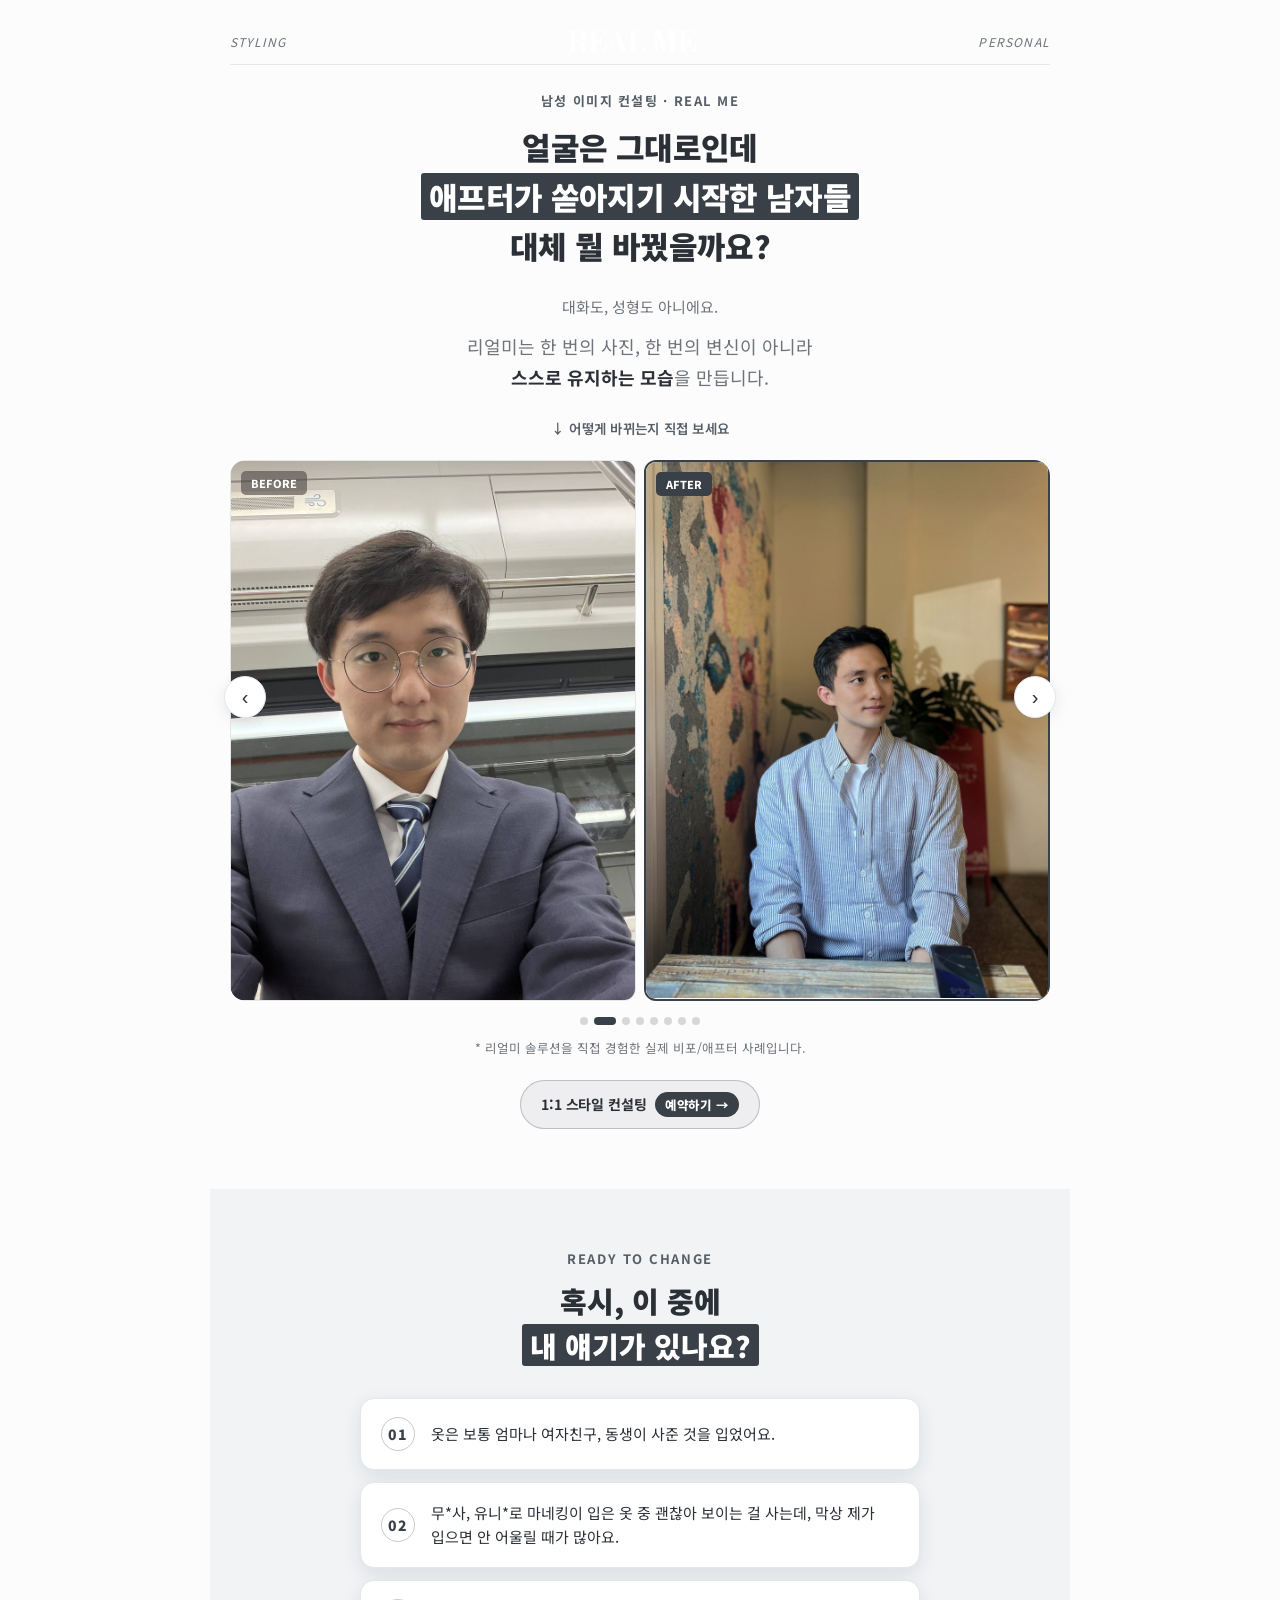
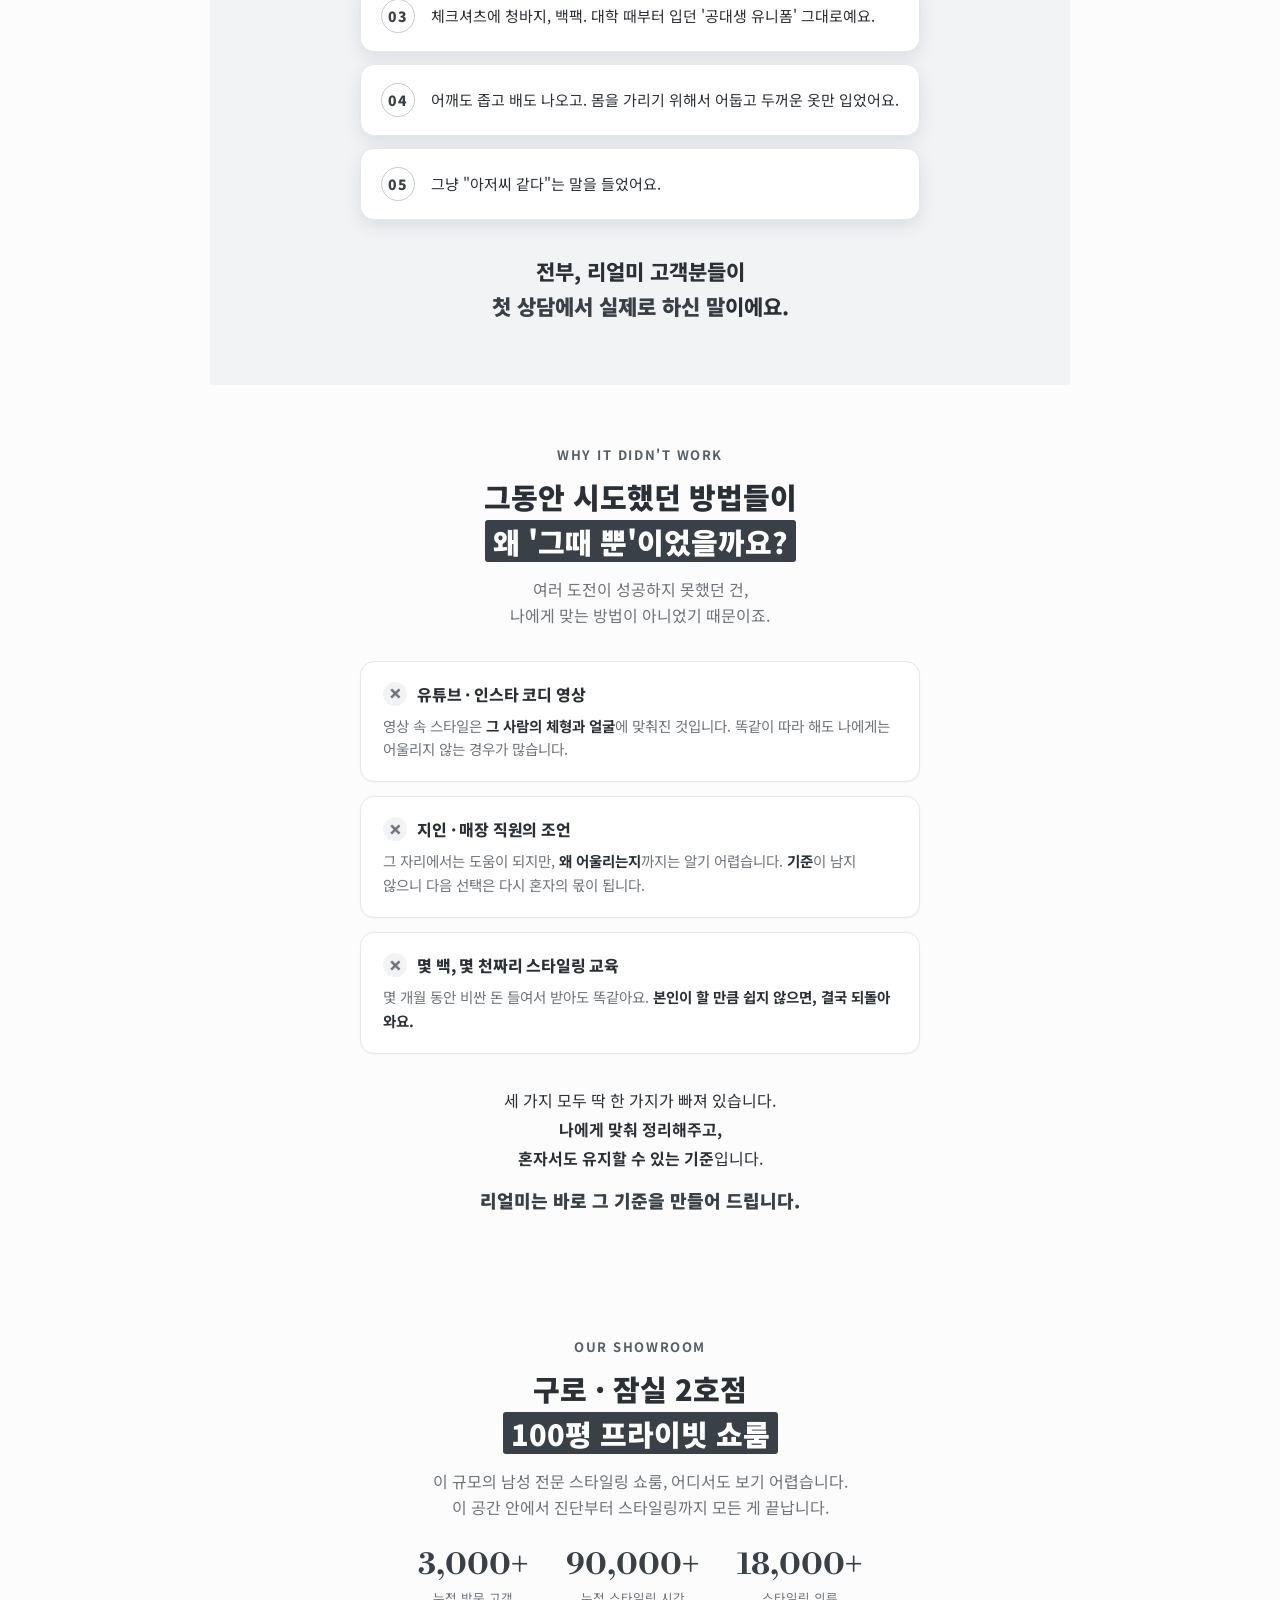
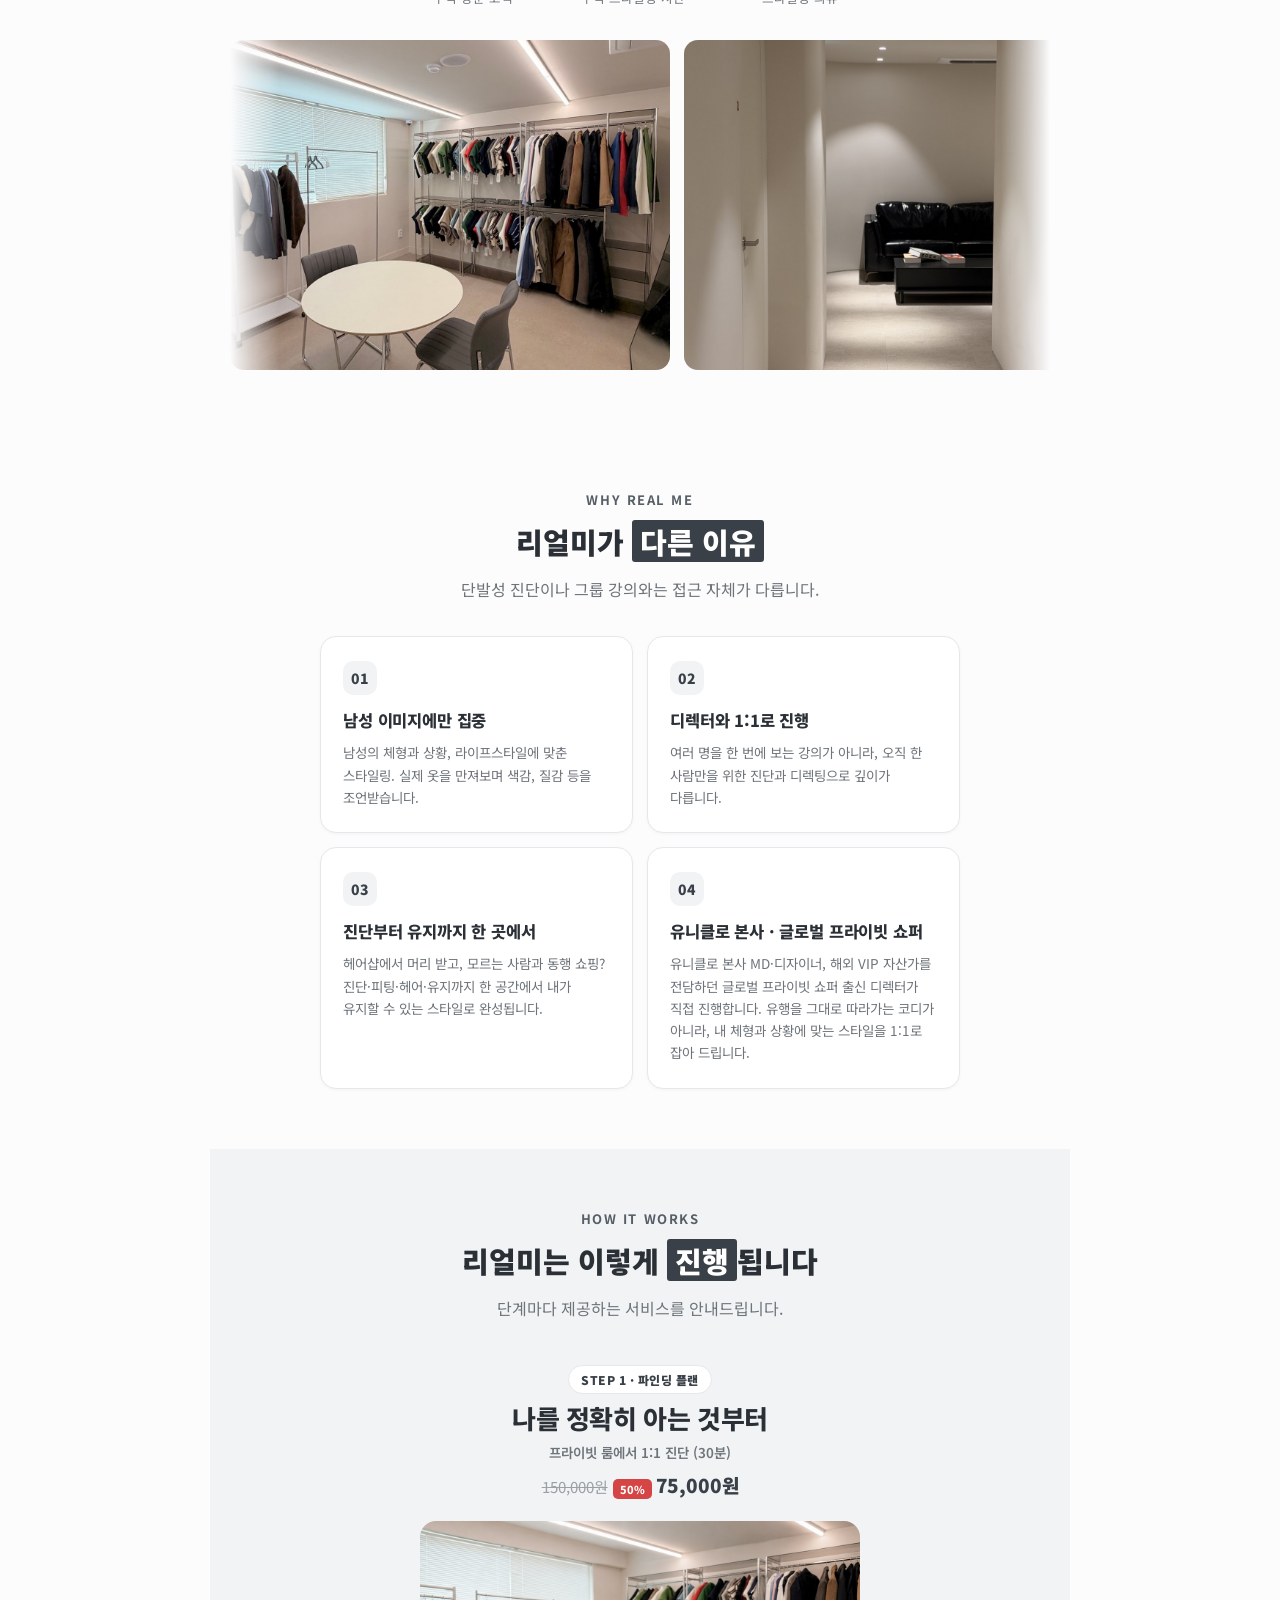
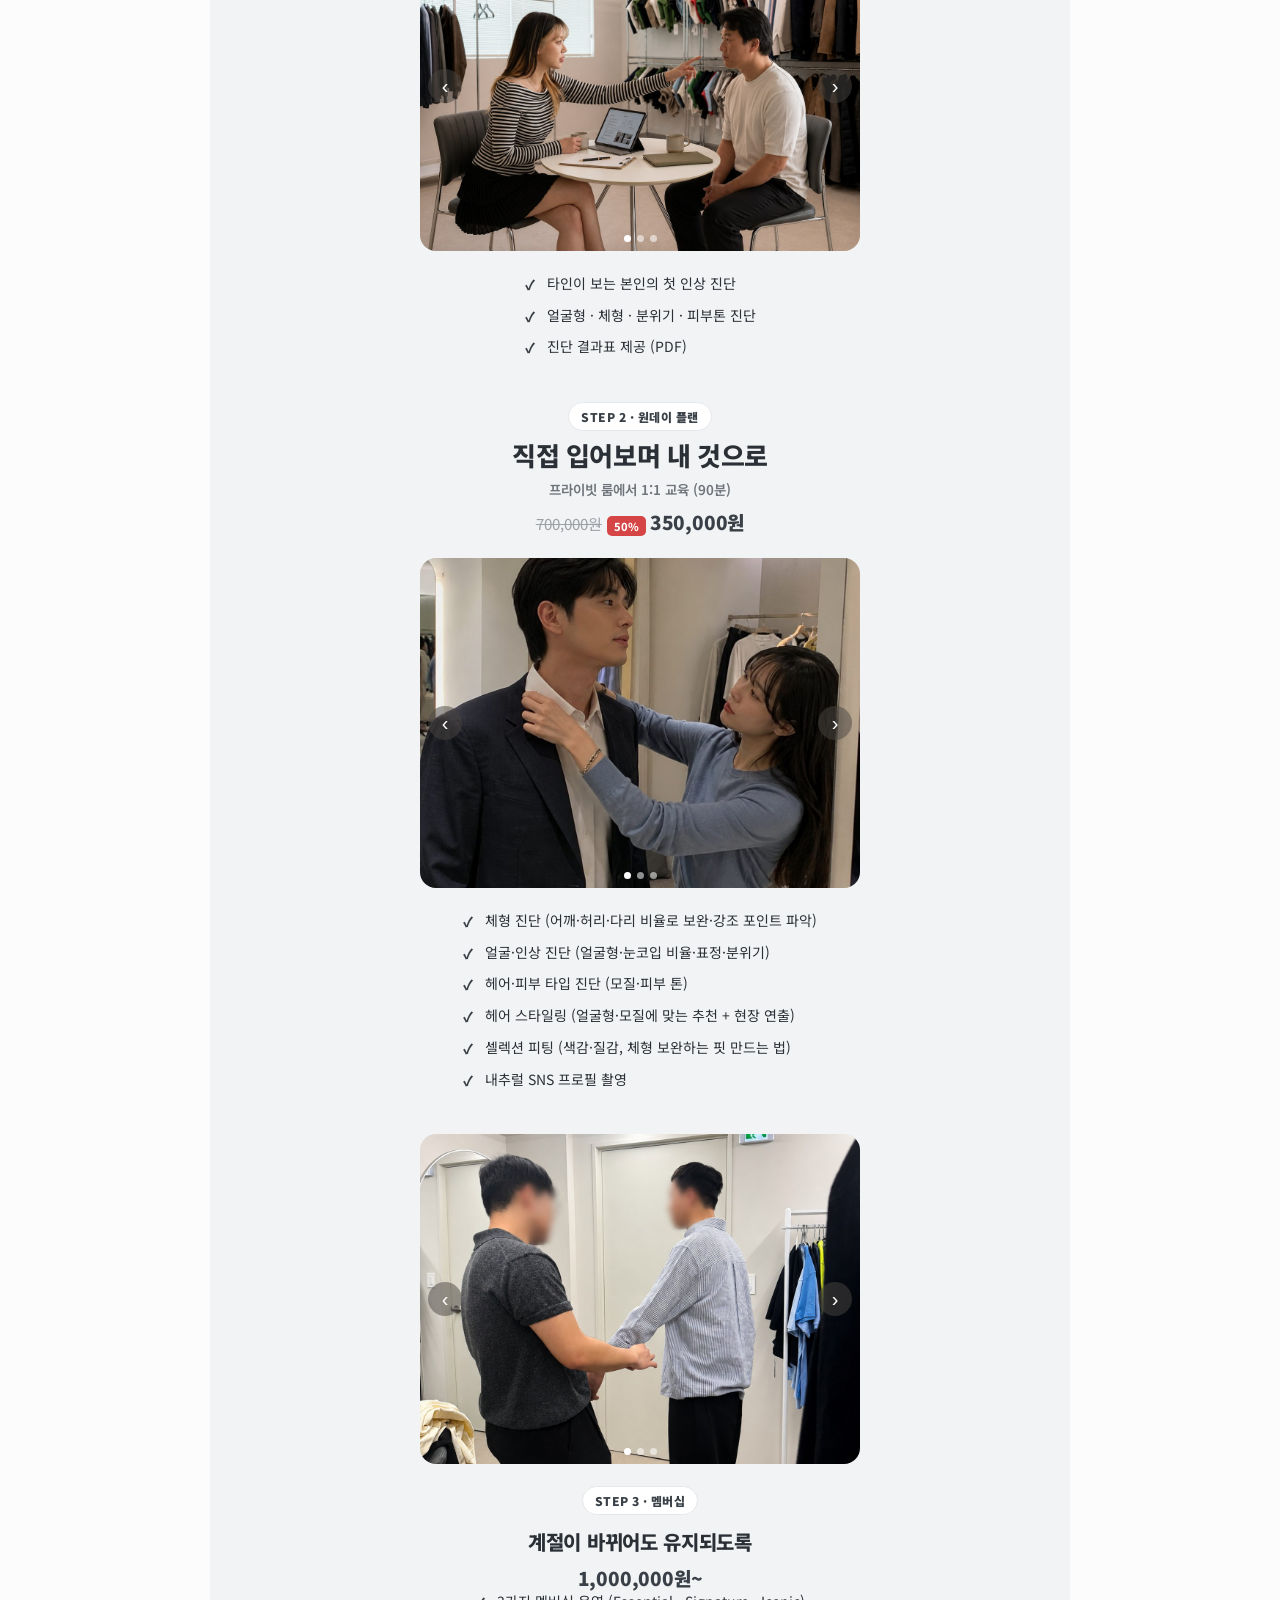
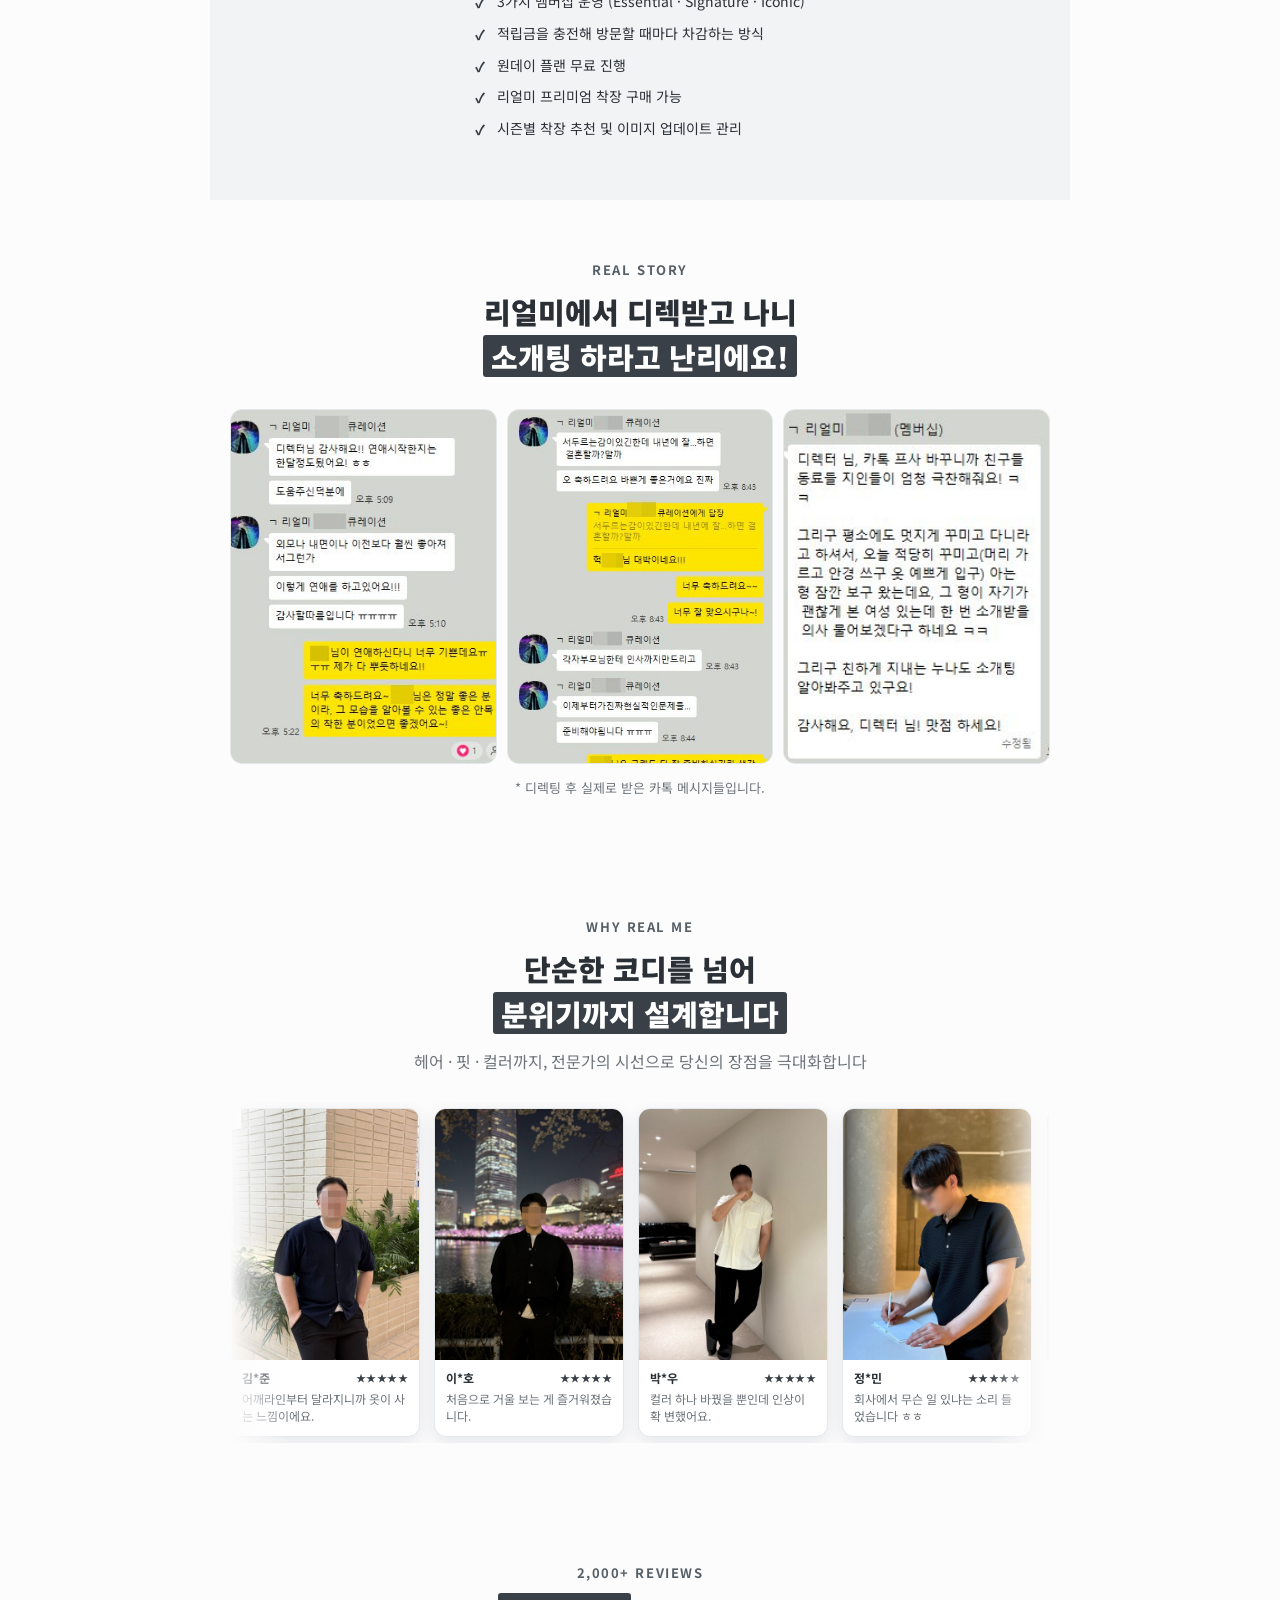
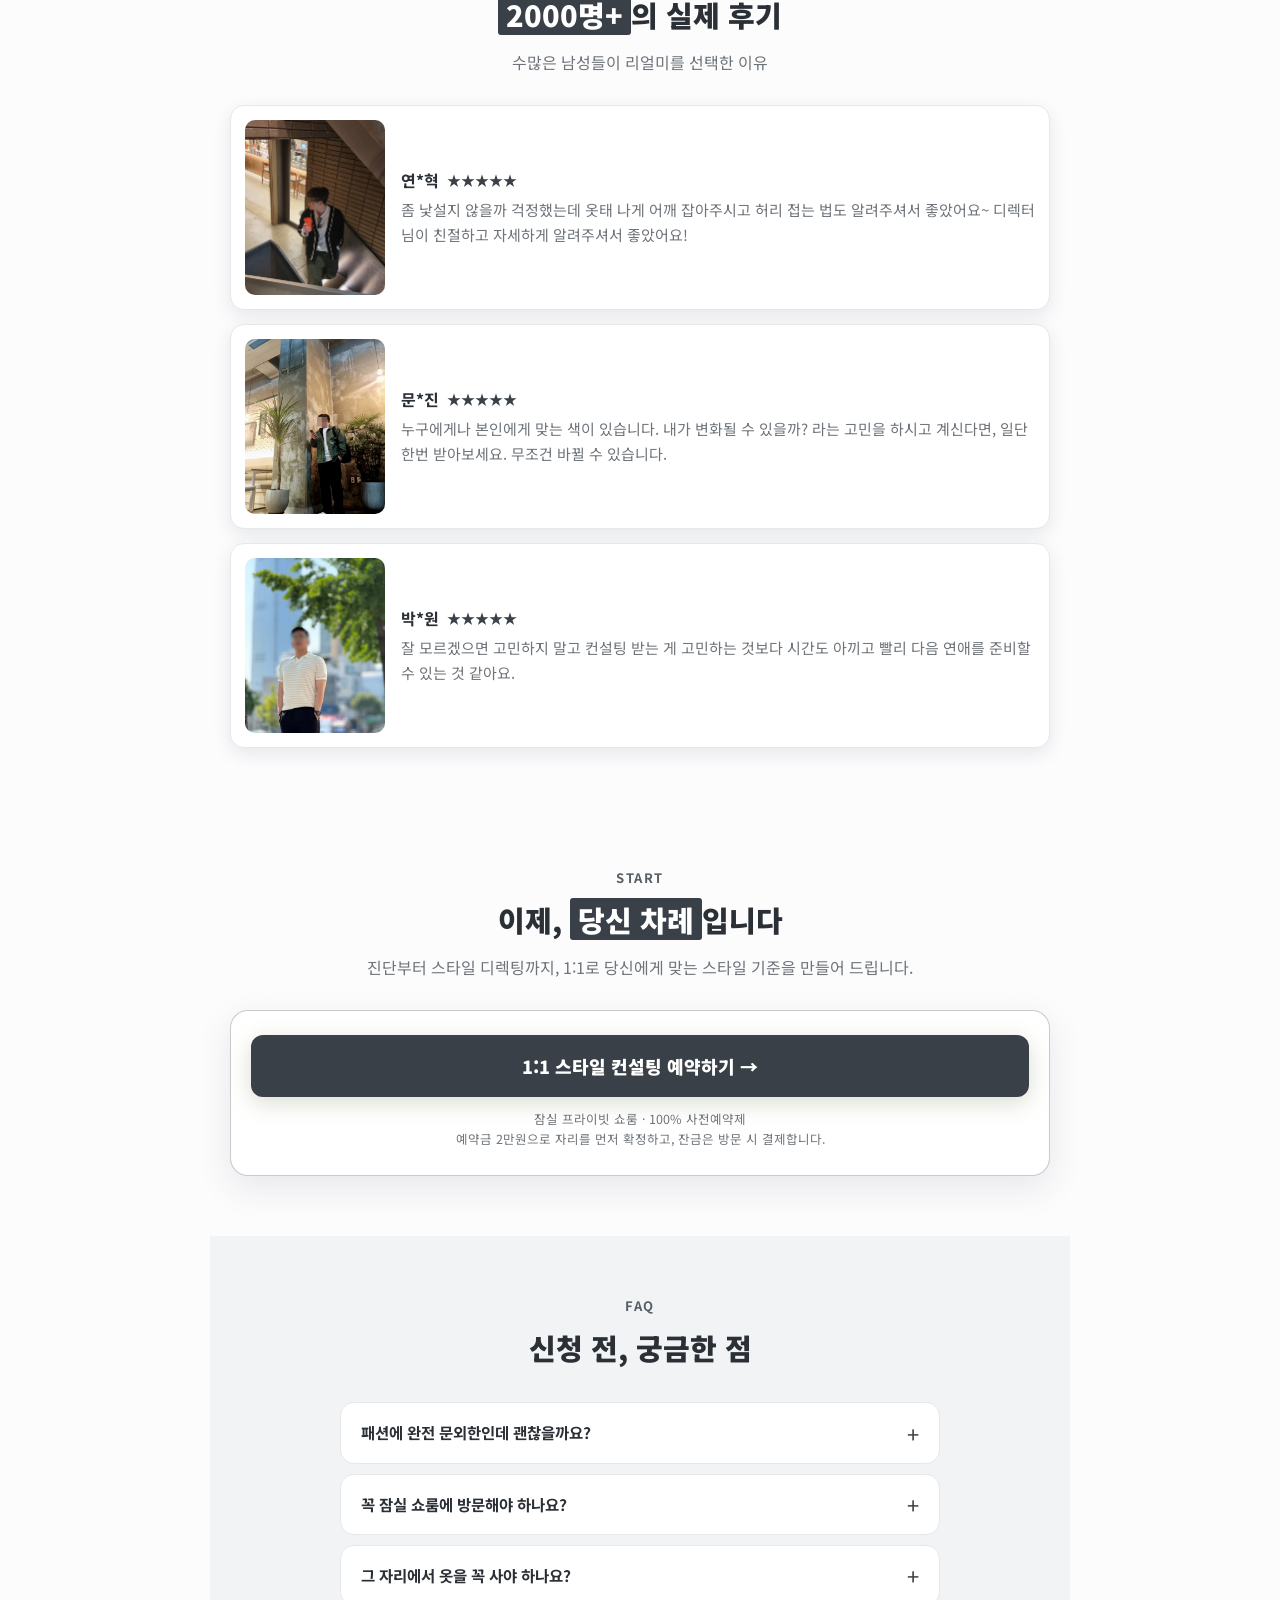
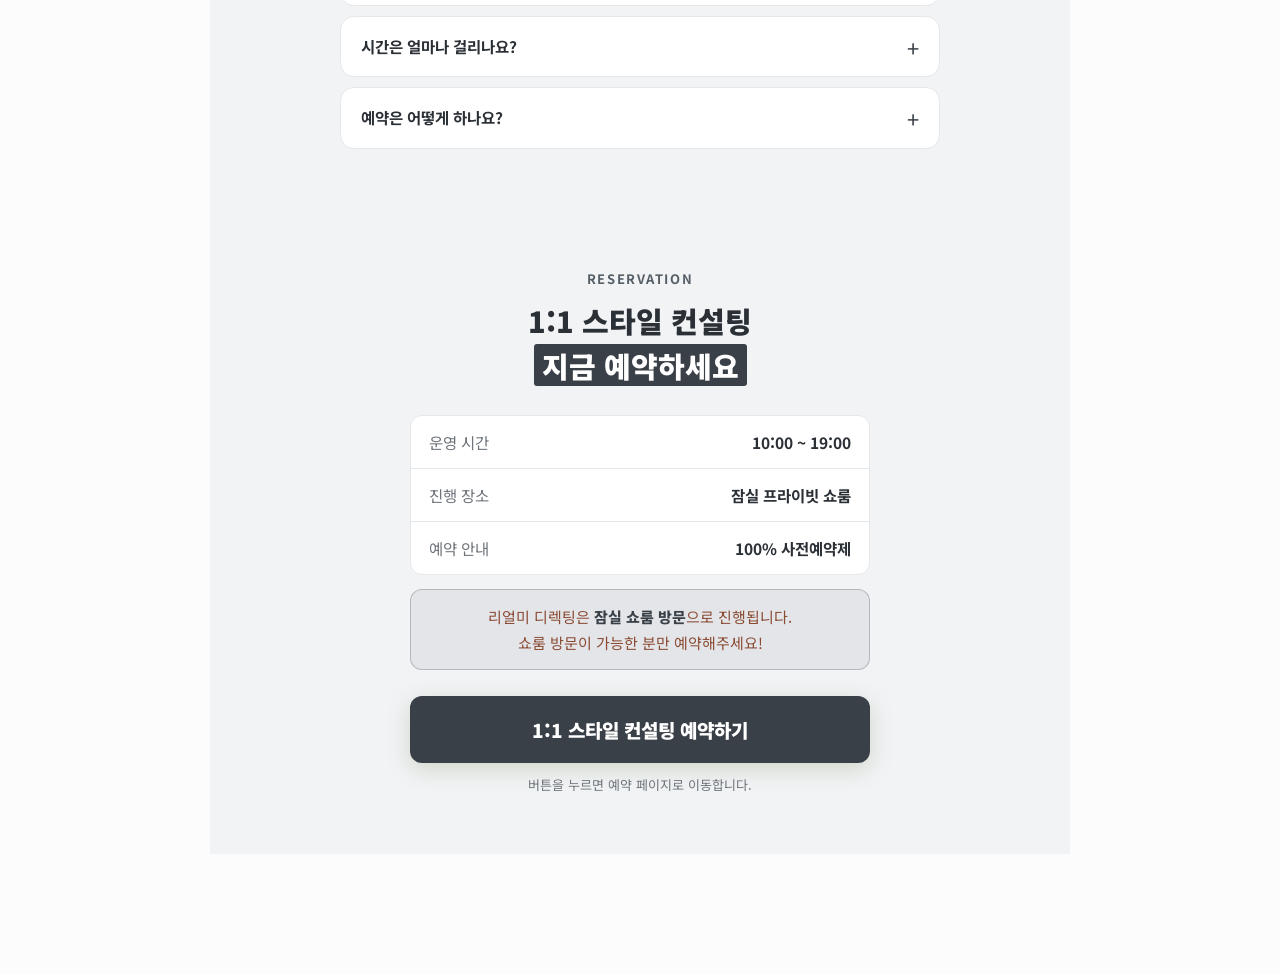
==== index.html @ 93ec5b4d "Add files via upload" ====
<!DOCTYPE html>
<html lang="ko">
<head>
<meta charset="UTF-8" />
<meta name="viewport" content="width=device-width, initial-scale=1.0, viewport-fit=cover" />
<title>리얼미 · 나에게 맞는 남성 스타일 컨설팅</title>
<meta name="description" content="남성 이미지 컨설팅 리얼미. 얼굴형·체형·피부톤 1:1 진단부터 스타일 디렉팅까지, 나에게 맞는 스타일 기준을 만들어 드립니다. 잠실 프라이빗 쇼룸." />

<meta property="og:type" content="website" />
<meta property="og:title" content="리얼미 · 나에게 맞는 남성 스타일 컨설팅" />
<meta property="og:description" content="얼굴형·체형·피부톤 1:1 진단부터 스타일 디렉팅까지. 나에게 맞는 스타일 기준을 만들어 드립니다." />
<meta property="og:url" content="https://impact-me.real-me.co.kr" />

<!-- 트래킹 ID (GTM 미사용, 단일 캠페인 랜딩) -->
<script>
  window.REALME_CONFIG = {
    GA4_ID:        "G-TYWS49LKCM",
    META_PIXEL_ID: "468864818533646"
  };
</script>
<!-- Google Analytics 4 -->
<script>
(function(){var id=window.REALME_CONFIG.GA4_ID;if(!id||id.indexOf('X')>-1)return;
var s=document.createElement('script');s.async=true;
s.src='https://www.googletagmanager.com/gtag/js?id='+id;document.head.appendChild(s);
window.dataLayer=window.dataLayer||[];function gtag(){dataLayer.push(arguments);}
window.gtag=gtag;gtag('js',new Date());gtag('config',id);})();
</script>
<!-- Meta Pixel -->
<script>
(function(){var id=window.REALME_CONFIG.META_PIXEL_ID;if(!id||id.indexOf('0000000000000000')===0)return;
!function(f,b,e,v,n,t,s){if(f.fbq)return;n=f.fbq=function(){n.callMethod?
n.callMethod.apply(n,arguments):n.queue.push(arguments)};if(!f._fbq)f._fbq=n;
n.push=n;n.loaded=!0;n.version='2.0';n.queue=[];t=b.createElement(e);t.async=!0;
t.src=v;s=b.getElementsByTagName(e)[0];s.parentNode.insertBefore(t,s)}(window,document,'script',
'https://connect.facebook.net/en_US/fbevents.js');fbq('init',id);fbq('track','PageView');})();
</script>

<link rel="preconnect" href="https://fonts.googleapis.com" />
<link rel="preconnect" href="https://fonts.gstatic.com" crossorigin />
<link href="https://fonts.googleapis.com/css2?family=Libre+Bodoni:wght@500;700&family=Noto+Sans+KR:wght@400;500;700;900&display=swap" rel="stylesheet" />
<link rel="stylesheet" href="style-findme.css?v=20260723a" />
<style>
/* 2026-07-24 인라인 보정: 스텝(제목-사진-내용) 레이아웃 + 쇼룸 통계 스트립 */
.svc-head{text-align:center;}
.svc-head .svc-step{margin-bottom:6px;}
.svc-head .svc-title{font-size:26px;margin-bottom:0;}
.svc-head .svc-room{font-size:13.5px;font-weight:600;color:var(--muted);margin-top:7px;}
.svc-price{text-align:center;font-size:15px;margin-top:9px;color:var(--muted);}
.svc-price s{opacity:.65;margin-right:3px;}
.svc-price b{color:var(--lime);font-size:19px;font-weight:900;letter-spacing:-0.01em;}
.svc-off{display:inline-block;background:#D64545;color:#fff;font-size:11px;font-weight:800;padding:2px 7px;border-radius:5px;vertical-align:middle;margin:0 4px 0 2px;}
.svc-media{max-width:440px;margin:0 auto;}
.svc-body{width:100%;max-width:520px;margin:0 auto;}
.stats-strip{display:flex;justify-content:center;gap:38px;margin:26px auto 2px;text-align:center;}
.stats-strip .stat b{display:block;font-family:'Libre Bodoni',serif;font-size:30px;font-weight:700;color:var(--lime);line-height:1.25;}
.stats-strip .stat span{font-size:12.5px;color:var(--muted);}
.shroom-img{flex:0 0 440px;}
@media (max-width:600px){ .shroom-img{flex:0 0 320px;} }
@media (max-width:520px){
  .svc-head .svc-title{font-size:22px;}
  .svc-media{max-width:330px;}
  .stats-strip{gap:22px;}
  .stats-strip .stat b{font-size:23px;}
}
</style>
</head>
<body>
<!-- ============================================================
     ✏️  텍스트 수정 가이드 (읽고 지우지 마세요)
     ------------------------------------------------------------
     · 고쳐도 되는 것 : > 와 < 사이의 한글 글자
         예)  <h2 class="sec-title">여기 제목만 고치기</h2>
              <p>여기 설명 문장만 고치기</p>
     · 절대 건드리면 안 되는 것 : < > 안의 영어/기호 (태그·class·href 등)
     · <em>초록 강조</em>  ·  <b>진한 강조</b>  ·  <br> 는 줄바꿈
     · 섹션은 아래 번호 주석으로 찾기 :
         1히어로 2문제공감 3왜안됐나 4서비스상세 5왜리얼미
         5.5쇼룸갤러리 6카톡후기 7마퀴 8실제후기
         9플랜·가격 10FAQ 11최종CTA
     · 저장(Ctrl+S) → 브라우저 새로고침(F5) 하면 바로 반영
     ============================================================ -->
<main class="landing">

  <!-- ===== 1. 히어로 (훅 + 비포/애프터) ===== -->
  <section class="hero" data-reveal>
    <div class="nav-row">STYLING<img class="brand-logo" src="images/logo-white.png" alt="REAL ME">PERSONAL</div>

    <div class="hero-eyebrow">남성 이미지 컨설팅 · REAL ME</div>
    <h1 class="hero-title">얼굴은 그대로인데<br><em>애프터가 쏟아지기 시작한 남자들</em><br>대체 뭘 바꿨을까요?</h1>
    <p class="hero-sub"><span style="display:block;font-size:15px;line-height:1.35;margin-bottom:14px;">대화도, 성형도 아니에요.</span>리얼미는 한 번의 사진, 한 번의 변신이 아니라<br><b>스스로 유지하는 모습</b>을 만듭니다.</p>

    <!-- 상단 오퍼/CTA 제거 (2026-07-21 개편): 첫 화면은 훅+비포애프터로 스크롤 유도.
         오퍼·CTA는 아래 섹션 + 스크롤 뎁스별 sticky 버튼이 담당. -->
    <div class="hero-hint" aria-hidden="true">↓ 어떻게 바뀌는지 직접 보세요</div>

    <div class="slider">
      <div class="slider-view">
        <div class="slider-track" id="baTrack">
          <div class="ba-slide"><div class="ba-card"><span class="ba-tag">BEFORE</span><div class="imgslot r34" data-label="ba-before-1.jpg"><img src="images/ba-before-1.jpg" alt="비포 1" onerror="this.style.display='none'"></div></div><div class="ba-card after"><span class="ba-tag a">AFTER</span><div class="imgslot r34" data-label="ba-after-1.jpg"><img src="images/ba-after-1.jpg" alt="애프터 1" onerror="this.style.display='none'"></div></div></div>
          <div class="ba-slide"><div class="ba-card"><span class="ba-tag">BEFORE</span><div class="imgslot r34" data-label="ba-before-2.jpg"><img src="images/ba-before-2.jpg" alt="비포 2" onerror="this.style.display='none'"></div></div><div class="ba-card after"><span class="ba-tag a">AFTER</span><div class="imgslot r34" data-label="ba-after-2.jpg"><img src="images/ba-after-2.jpg" alt="애프터 2" onerror="this.style.display='none'"></div></div></div>
          <div class="ba-slide"><div class="ba-card"><span class="ba-tag">BEFORE</span><div class="imgslot r34" data-label="ba-before-3.jpg"><img src="images/ba-before-3.jpg" alt="비포 3" onerror="this.style.display='none'"></div></div><div class="ba-card after"><span class="ba-tag a">AFTER</span><div class="imgslot r34" data-label="ba-after-3.jpg"><img src="images/ba-after-3.jpg" alt="애프터 3" onerror="this.style.display='none'"></div></div></div>
          <div class="ba-slide"><div class="ba-card"><span class="ba-tag">BEFORE</span><div class="imgslot r34" data-label="ba-before-4.jpg"><img src="images/ba-before-4.jpg" alt="비포 4" onerror="this.style.display='none'"></div></div><div class="ba-card after"><span class="ba-tag a">AFTER</span><div class="imgslot r34" data-label="ba-after-4.jpg"><img src="images/ba-after-4.jpg" alt="애프터 4" onerror="this.style.display='none'"></div></div></div>
          <div class="ba-slide"><div class="ba-card"><span class="ba-tag">BEFORE</span><div class="imgslot r34" data-label="ba-before-5.jpg"><img src="images/ba-before-5.jpg" alt="비포 5" onerror="this.style.display='none'"></div></div><div class="ba-card after"><span class="ba-tag a">AFTER</span><div class="imgslot r34" data-label="ba-after-5.jpg"><img src="images/ba-after-5.jpg" alt="애프터 5" onerror="this.style.display='none'"></div></div></div>
          <div class="ba-slide"><div class="ba-card"><span class="ba-tag">BEFORE</span><div class="imgslot r34" data-label="ba-before-6.jpg"><img src="images/ba-before-6.jpg" alt="비포 6" onerror="this.style.display='none'"></div></div><div class="ba-card after"><span class="ba-tag a">AFTER</span><div class="imgslot r34" data-label="ba-after-6.jpg"><img src="images/ba-after-6.jpg" alt="애프터 6" onerror="this.style.display='none'"></div></div></div>
          <div class="ba-slide"><div class="ba-card"><span class="ba-tag">BEFORE</span><div class="imgslot r34" data-label="ba-before-7.jpg"><img src="images/ba-before-7.jpg" alt="비포 7" onerror="this.style.display='none'"></div></div><div class="ba-card after"><span class="ba-tag a">AFTER</span><div class="imgslot r34" data-label="ba-after-7.jpg"><img src="images/ba-after-7.jpg" alt="애프터 7" onerror="this.style.display='none'"></div></div></div>
          <div class="ba-slide"><div class="ba-card"><span class="ba-tag">BEFORE</span><div class="imgslot r34" data-label="ba-before-8.jpg"><img src="images/ba-before-8.jpg" alt="비포 8" onerror="this.style.display='none'"></div></div><div class="ba-card after"><span class="ba-tag a">AFTER</span><div class="imgslot r34" data-label="ba-after-8.jpg"><img src="images/ba-after-8.jpg" alt="애프터 8" onerror="this.style.display='none'"></div></div></div>
        </div>
      </div>
      <button class="slider-btn prev" id="baPrev" aria-label="이전">‹</button>
      <button class="slider-btn next" id="baNext" aria-label="다음">›</button>
      <div class="slider-dots" id="baDots"></div>
    </div>

    <p class="slider-caption">* 리얼미 솔루션을 직접 경험한 실제 비포/애프터 사례입니다.</p>
    <a href="realme-booking-A.html" class="hero-offer-pill" data-cta="hero">1:1 스타일 컨설팅 <span class="hop-go">예약하기 →</span></a>
  </section>

  <!-- ===== 2. 문제 공감 (Pain) ===== -->
  <section class="pain" data-reveal>
    <div class="eyebrow">READY TO CHANGE</div>
    <h2 class="sec-title">혹시, 이 중에<br><em>내 얘기가 있나요?</em></h2>
    <div class="pain-list">
      <div class="pain-card"><span class="pain-no">01</span><p>옷은 보통 엄마나 여자친구, 동생이 사준 것을 입었어요.</p></div>
      <div class="pain-card"><span class="pain-no">02</span><p>무*사, 유니*로 마네킹이 입은 옷 중 괜찮아 보이는 걸 사는데, 막상 제가 입으면 안 어울릴 때가 많아요.</p></div>
      <div class="pain-card"><span class="pain-no">03</span><p>체크셔츠에 청바지, 백팩. 대학 때부터 입던 '공대생 유니폼' 그대로예요.</p></div>
      <div class="pain-card"><span class="pain-no">04</span><p>어깨도 좁고 배도 나오고. 몸을 가리기 위해서 어둡고 두꺼운 옷만 입었어요.</p></div>
      <div class="pain-card"><span class="pain-no">05</span><p>그냥 "아저씨 같다"는 말을 들었어요.</p></div>
    </div>
    <p class="pain-close">전부, 리얼미 고객분들이<br><em>첫 상담에서 실제로 하신 말</em>이에요.</p>
  </section>

  <!-- ===== 3. 그동안 왜 안 됐을까 (기존 방법의 한계) ===== -->
  <section class="whyfail" data-reveal>
    <div class="eyebrow">WHY IT DIDN'T WORK</div>
    <h2 class="sec-title">그동안 시도했던 방법들이<br><em>왜 '그때 뿐'이었을까요?</em></h2>
    <p class="sec-sub">여러 도전이 성공하지 못했던 건,<br>나에게 맞는 방법이 아니었기 때문이죠.</p>
    <div class="whyfail-list">
      <div class="whyfail-card">
        <div class="wf-head"><span class="wf-x">✕</span><b>유튜브 · 인스타 코디 영상</b></div>
        <p>영상 속 스타일은 <b>그 사람의 체형과 얼굴</b>에 맞춰진 것입니다. 똑같이 따라 해도 나에게는 어울리지 않는 경우가 많습니다.</p>
      </div>
      <div class="whyfail-card">
        <div class="wf-head"><span class="wf-x">✕</span><b>지인 · 매장 직원의 조언</b></div>
        <p>그 자리에서는 도움이 되지만, <b>왜 어울리는지</b>까지는 알기 어렵습니다. <b>기준</b>이 남지 않으니 다음 선택은 다시 혼자의 몫이 됩니다.</p>
      </div>
      <div class="whyfail-card">
        <div class="wf-head"><span class="wf-x">✕</span><b>몇 백, 몇 천짜리 스타일링 교육</b></div>
        <p>몇 개월 동안 비싼 돈 들여서 받아도 똑같아요. <b>본인이 할 만큼 쉽지 않으면, 결국 되돌아 와요.</b></p>
      </div>
    </div>
    <p class="whyfail-close">세 가지 모두 딱 한 가지가 빠져 있습니다.<br><b>나에게 맞춰 정리해주고, <br>혼자서도 유지할 수 있는 기준</b>입니다.<br><b class="wf-punch">리얼미는 바로 그 기준을 만들어 드립니다.</b></p>
  </section>

  <!-- ===== 5.5 쇼룸 갤러리 (자동 흐름) =====
       사진은 images/showroom-1.jpg ~ showroom-10.jpg (4:3 권장). JS가 자동 복제해 끊김 없이 흐름. -->
  <section class="showroom" data-reveal>
    <div class="eyebrow">OUR SHOWROOM</div>
    <h2 class="sec-title">구로 · 잠실 2호점<br><em>100평 프라이빗 쇼룸</em></h2>
    <p class="sec-sub">이 규모의 남성 전문 스타일링 쇼룸, 어디서도 보기 어렵습니다.<br>이 공간 안에서 진단부터 스타일링까지 모든 게 끝납니다.</p>
    <div class="stats-strip">
      <div class="stat"><b>3,000+</b><span>누적 방문 고객</span></div>
      <div class="stat"><b>90,000+</b><span>누적 스타일링 시간</span></div>
      <div class="stat"><b>18,000+</b><span>스타일링 의류</span></div>
    </div>
    <div class="shroom-marquee">
      <div class="shroom-track" id="shroomTrack">
        <div class="imgslot r43 shroom-img" data-label="showroom-1.jpg"><img src="images/showroom-1.jpg" alt="리얼미 쇼룸 1" onerror="this.style.display='none'"></div>
        <div class="imgslot r43 shroom-img" data-label="showroom-2.jpg"><img src="images/showroom-2.jpg" alt="리얼미 쇼룸 2" onerror="this.style.display='none'"></div>
        <div class="imgslot r43 shroom-img" data-label="showroom-3.jpg"><img src="images/showroom-3.jpg" alt="리얼미 쇼룸 3" onerror="this.style.display='none'"></div>
        <div class="imgslot r43 shroom-img" data-label="showroom-4.jpg"><img src="images/showroom-4.jpg" alt="리얼미 쇼룸 4" onerror="this.style.display='none'"></div>
        <div class="imgslot r43 shroom-img" data-label="showroom-5.jpg"><img src="images/showroom-5.jpg" alt="리얼미 쇼룸 5" onerror="this.style.display='none'"></div>
        <div class="imgslot r43 shroom-img" data-label="showroom-6.jpg"><img src="images/showroom-6.jpg" alt="리얼미 쇼룸 6" onerror="this.style.display='none'"></div>
        <div class="imgslot r43 shroom-img" data-label="showroom-7.jpg"><img src="images/showroom-7.jpg" alt="리얼미 쇼룸 7" onerror="this.style.display='none'"></div>
        <div class="imgslot r43 shroom-img" data-label="showroom-8.jpg"><img src="images/showroom-8.jpg" alt="리얼미 쇼룸 8" onerror="this.style.display='none'"></div>
      </div>
    </div>
  </section>

  <!-- ===== 5. 왜 리얼미인가 (차별점) ===== -->
  <section class="whyus" data-reveal>
    <div class="eyebrow">WHY REAL ME</div>
    <h2 class="sec-title">리얼미가 <em>다른 이유</em></h2>
    <p class="sec-sub">단발성 진단이나 그룹 강의와는 접근 자체가 다릅니다.</p>
    <div class="whyus-grid">
      <div class="whyus-card">
        <span class="whyus-ico">01</span>
        <h3>남성 이미지에만 집중</h3>
        <p>남성의 체형과 상황, 라이프스타일에 맞춘 스타일링. 실제 옷을 만져보며 색감, 질감 등을 조언받습니다. </p>
      </div>
      <div class="whyus-card">
        <span class="whyus-ico">02</span>
        <h3>디렉터와 1:1로 진행</h3>
        <p>여러 명을 한 번에 보는 강의가 아니라, 오직 한 사람만을 위한 진단과 디렉팅으로 깊이가 다릅니다.</p>
      </div>
      <div class="whyus-card">
        <span class="whyus-ico">03</span>
        <h3>진단부터 유지까지 한 곳에서</h3>
        <p>헤어샵에서 머리 받고, 모르는 사람과 동행 쇼핑? 진단·피팅·헤어·유지까지 한 공간에서 내가 유지할 수 있는 스타일로 완성됩니다.</p>
      </div>
      <div class="whyus-card">
        <span class="whyus-ico">04</span>
        <h3>유니클로 본사 · 글로벌 프라이빗 쇼퍼</h3>
        <p>유니클로 본사 MD·디자이너, 해외 VIP 자산가를 전담하던 글로벌 프라이빗 쇼퍼 출신 디렉터가 직접 진행합니다. 유행을 그대로 따라가는 코디가 아니라, 내 체형과 상황에 맞는 스타일을 1:1로 잡아 드립니다.</p>
      </div>
    </div>
  </section>

  <!-- ===== 4. 서비스 상세 (진단·디렉팅·유지 단계별) =====
       ※ 기존 '솔루션 / 유지철학 / 진행단계' 3개 섹션을 하나로 합친 상세 버전.
          각 STEP 이미지는 images/service-1~3.jpg 로 넣으면 됩니다. -->
  <section class="service" data-reveal>
    <div class="eyebrow">HOW IT WORKS</div>
    <h2 class="sec-title">리얼미는 이렇게 <em>진행</em>됩니다</h2>
    <p class="sec-sub">단계마다 제공하는 서비스를 안내드립니다.</p>

    <!-- STEP 1 · 파인딩 -->
    <div class="svc-block">
            <div class="svc-head">
        <span class="svc-step">STEP 1 · 파인딩 플랜</span>
        <h3 class="svc-title">나를 정확히 아는 것부터</h3>
        <p class="svc-room">프라이빗 룸에서 1:1 진단 (30분)</p>
        <p class="svc-price"><s>150,000원</s><span class="svc-off">50%</span><b>75,000원</b></p>
      </div>
      <div class="svc-media">
        <div class="svc-carousel">
          <div class="svc-ctrack">
            <div class="svc-slide imgslot r43" data-label="service-1-1.jpg"><img src="images/service-1-1.jpg" alt="파인딩 진단 1" onerror="this.style.display='none'"></div>
            <div class="svc-slide imgslot r43" data-label="service-1-2.jpg"><img src="images/service-1-2.jpg" alt="파인딩 진단 2" onerror="this.style.display='none'"></div>
            <div class="svc-slide imgslot r43" data-label="service-1-3.jpg"><img src="images/service-1-3.jpg" alt="파인딩 진단 3" onerror="this.style.display='none'"></div>
          </div>
          <button class="svc-nav prev" aria-label="이전">‹</button>
          <button class="svc-nav next" aria-label="다음">›</button>
          <div class="svc-dots"></div>
        </div>
      </div>
      <div class="svc-body">
          <ul class="svc-list">
          <li>타인이 보는 본인의 첫 인상 진단</li>
          <li>얼굴형 · 체형 · 분위기 · 피부톤 진단</li>
          <li>진단 결과표 제공 (PDF)</li>
        </ul>
      </div>
    </div>

    <!-- STEP 2 · 원데이 -->
    <div class="svc-block reverse">
            <div class="svc-head">
        <span class="svc-step">STEP 2 · 원데이 플랜</span>
        <h3 class="svc-title">직접 입어보며 내 것으로</h3>
        <p class="svc-room">프라이빗 룸에서 1:1 교육 (90분)</p>
        <p class="svc-price"><s>700,000원</s><span class="svc-off">50%</span><b>350,000원</b></p>
      </div>
      <div class="svc-media">
        <div class="svc-carousel">
          <div class="svc-ctrack">
            <div class="svc-slide imgslot r43" data-label="service-2-1.jpg"><img src="images/service-2-1.jpg" alt="원데이 디렉팅 1" onerror="this.style.display='none'"></div>
            <div class="svc-slide imgslot r43" data-label="service-2-2.jpg"><img src="images/service-2-2.jpg" alt="원데이 디렉팅 2" onerror="this.style.display='none'"></div>
            <div class="svc-slide imgslot r43" data-label="service-2-3.jpg"><img src="images/service-2-3.jpg" alt="원데이 디렉팅 3" onerror="this.style.display='none'"></div>
          </div>
          <button class="svc-nav prev" aria-label="이전">‹</button>
          <button class="svc-nav next" aria-label="다음">›</button>
          <div class="svc-dots"></div>
        </div>
      </div>
      <div class="svc-body">
                <ul class="svc-list">
          <li>체형 진단 (어깨·허리·다리 비율로 보완·강조 포인트 파악)</li>
          <li>얼굴·인상 진단 (얼굴형·눈코입 비율·표정·분위기)</li>
          <li>헤어·피부 타입 진단 (모질·피부 톤)</li>
          <li>헤어 스타일링 (얼굴형·모질에 맞는 추천 + 현장 연출)</li>
          <li>셀렉션 피팅 (색감·질감, 체형 보완하는 핏 만드는 법)</li>
          <li>내추럴 SNS 프로필 촬영</li>
        </ul>
      </div>
    </div>

    <!-- STEP 3 · 멤버십 -->
    <div class="svc-block">
      <div class="svc-media">
        <div class="svc-carousel">
          <div class="svc-ctrack">
            <div class="svc-slide imgslot r43" data-label="service-3-1.jpg"><img src="images/service-3-1.jpg" alt="멤버십 1" onerror="this.style.display='none'"></div>
            <div class="svc-slide imgslot r43" data-label="service-3-2.jpg"><img src="images/service-3-2.jpg" alt="멤버십 2" onerror="this.style.display='none'"></div>
            <div class="svc-slide imgslot r43" data-label="service-3-3.jpg"><img src="images/service-3-3.jpg" alt="멤버십 3" onerror="this.style.display='none'"></div>
          </div>
          <button class="svc-nav prev" aria-label="이전">‹</button>
          <button class="svc-nav next" aria-label="다음">›</button>
          <div class="svc-dots"></div>
        </div>
      </div>
      <div class="svc-body">
        <span class="svc-step">STEP 3 · 멤버십</span>
        <h3 class="svc-title">계절이 바뀌어도 유지되도록</h3>
        <p class="svc-price"><b>1,000,000원~</b></p>
          <ul class="svc-list">
	  <li>3가지 멤버십 운영 (Essential · Signature · Iconic)</li>
          <li>적립금을 충전해 방문할 때마다 차감하는 방식</li>
          <li>원데이 플랜 무료 진행</li>
          <li>리얼미 프리미엄 착장 구매 가능</li>
          <li>시즌별 착장 추천 및 이미지 업데이트 관리</li>
               </ul>
      </div>
    </div>
  </section>

  <!-- ===== 6. 카톡 후기 (증거) ===== -->
  <section class="reviews-kakao" data-reveal>
    <div class="eyebrow">REAL STORY</div>
    <h2 class="sec-title">리얼미에서 디렉받고 나니<br><em>소개팅 하라고 난리에요!</em></h2>
    <div class="kakao-grid">
      <div class="imgslot r-free" data-label="kakao-1.jpg"><img src="images/kakao-1.jpg" alt="카톡 후기 1" onerror="this.style.display='none'"></div>
      <div class="imgslot r-free" data-label="kakao-2.jpg"><img src="images/kakao-2.jpg" alt="카톡 후기 2" onerror="this.style.display='none'"></div>
      <div class="imgslot r-free" data-label="kakao-3.jpg"><img src="images/kakao-3.jpg" alt="카톡 후기 3" onerror="this.style.display='none'"></div>
    </div>
    <p class="kakao-more">* 디렉팅 후 실제로 받은 카톡 메시지들입니다.</p>
  </section>

  <!-- ===== 7. 인물 사진 마퀴 (증거) ===== -->
  <section class="lookbook" data-reveal>
    <div class="eyebrow">WHY REAL ME</div>
    <h2 class="sec-title">단순한 코디를 넘어<br><em>분위기까지 설계합니다</em></h2>
    <p class="sec-sub">헤어 · 핏 · 컬러까지, 전문가의 시선으로 당신의 장점을 극대화합니다</p>
    <div class="marquee">
      <div class="marquee-track" id="lookTrack"></div>
    </div>
  </section>

  <!-- ===== 8. 실제 후기 (증거) ===== -->
  <section class="reviews-text" data-reveal>
    <div class="eyebrow">2,000+ REVIEWS</div>
    <h2 class="sec-title"><em>2000명+</em>의 실제 후기</h2>
    <p class="sec-sub">수많은 남성들이 리얼미를 선택한 이유</p>
    <div class="rv-list">
      <div class="rv-item">
        <div class="imgslot r-sq" data-label="review-1.jpg"><img src="images/review-1.jpg" alt="후기 사진 1" onerror="this.style.display='none'"></div>
        <div class="rv-text"><div class="rv-top"><b>연*혁</b><span class="stars">★★★★★</span></div><p>좀 낯설지 않을까 걱정했는데 옷태 나게 어깨 잡아주시고 허리 접는 법도 알려주셔서 좋았어요~ 디렉터님이 친절하고 자세하게 알려주셔서 좋았어요!</p></div>
      </div>
      <div class="rv-item">
        <div class="imgslot r-sq" data-label="review-2.jpg"><img src="images/review-2.jpg" alt="후기 사진 2" onerror="this.style.display='none'"></div>
        <div class="rv-text"><div class="rv-top"><b>문*진</b><span class="stars">★★★★★</span></div><p>누구에게나 본인에게 맞는 색이 있습니다. 내가 변화될 수 있을까? 라는 고민을 하시고 계신다면, 일단 한번 받아보세요. 무조건 바뀔 수 있습니다.</p></div>
      </div>
      <div class="rv-item">
        <div class="imgslot r-sq" data-label="review-3.jpg"><img src="images/review-3.jpg" alt="후기 사진 3" onerror="this.style.display='none'"></div>
        <div class="rv-text"><div class="rv-top"><b>박*원</b><span class="stars">★★★★★</span></div><p>잘 모르겠으면 고민하지 말고 컨설팅 받는 게 고민하는 것보다 시간도 아끼고 빨리 다음 연애를 준비할 수 있는 것 같아요.</p></div>
      </div>
    </div>
  </section>


  <!-- ===== 9. 예약 안내 (가치 + CTA) ===== -->
  <section class="plans-sec" id="plans" data-reveal>
    <div class="eyebrow">START</div>
    <h2 class="sec-title">이제, <em>당신 차례</em>입니다</h2>
    <p class="sec-sub">진단부터 스타일 디렉팅까지, 1:1로 당신에게 맞는 스타일 기준을 만들어 드립니다.</p>
    <div class="offer" id="offer">
      <a href="realme-booking-A.html" class="offer-cta" data-cta="offer">1:1 스타일 컨설팅 예약하기 →</a>
      <p class="offer-note">잠실 프라이빗 쇼룸 · 100% 사전예약제<br>예약금 2만원으로 자리를 먼저 확정하고, 잔금은 방문 시 결제합니다.</p>
    </div>
  </section>

  <!-- ===== 10. 자주 묻는 질문 (FAQ) ===== -->
  <section class="faq" data-reveal>
    <div class="eyebrow">FAQ</div>
    <h2 class="sec-title">신청 전, 궁금한 점</h2>
    <div class="faq-list">
      <details class="faq-item">
        <summary>패션에 완전 문외한인데 괜찮을까요?</summary>
        <p>오히려 그런 분들을 위한 서비스입니다. 기준이 없던 분일수록 변화의 폭이 큽니다. 아무것도 몰라도 디렉터가 처음부터 하나씩 잡아 드립니다.</p>
      </details>
      <details class="faq-item">
        <summary>꼭 잠실 쇼룸에 방문해야 하나요?</summary>
        <p>네. 대면 진단과 직접 입어보는 피팅이 핵심이라 방문이 필요합니다. 100% 사전예약제로 운영되며, 쇼룸 방문이 가능한 분만 신청해주세요.</p>
      </details>
      <details class="faq-item">
        <summary>그 자리에서 옷을 꼭 사야 하나요?</summary>
        <p>강매는 없습니다. 입어본 옷이 마음에 들면 구매할 수 있고, 구매하지 않아도 진단 결과와 나만의 스타일 기준은 그대로 남습니다.</p>
      </details>
      <details class="faq-item">
        <summary>시간은 얼마나 걸리나요?</summary>
        <p>파인딩 플랜은 약 30분, 원데이 플랜은 약 90분 진행됩니다. 원하는 플랜을 선택해 방문하시면 됩니다.</p>
      </details>
      <details class="faq-item">
        <summary>예약은 어떻게 하나요?</summary>
        <p>예약 페이지에서 원하는 플랜을 선택하고 정보를 입력하시면 됩니다. 예약금 2만원으로 자리를 먼저 확정하고, 잔금은 방문 시 결제해요. (예약금은 이용 금액에서 차감)</p>
      </details>
    </div>
  </section>

  <!-- ===== 11. 운영 안내 + 최종 CTA ===== -->
  <section id="apply" class="apply" data-reveal>
    <div class="eyebrow">RESERVATION</div>
    <h2 class="sec-title">1:1 스타일 컨설팅<br><em>지금 예약하세요</em></h2>

    <div class="info-table">
      <div class="info-row"><span>운영 시간</span><b>10:00 ~ 19:00</b></div>
      <div class="info-row"><span>진행 장소</span><b>잠실 프라이빗 쇼룸</b></div>
      <div class="info-row"><span>예약 안내</span><b>100% 사전예약제</b></div>
    </div>
    <div class="info-notice">
      <p>리얼미 디렉팅은 <b>잠실 쇼룸 방문</b>으로 진행됩니다.<br>쇼룸 방문이 가능한 분만 예약해주세요!</p>
    </div>

    <a href="realme-booking-A.html" class="apply-cta" data-cta="apply">1:1 스타일 컨설팅 예약하기</a>
    <p class="apply-note">버튼을 누르면 예약 페이지로 이동합니다.</p>
  </section>

</main>

<!-- 고정 푸터 CTA -->
<div class="sticky-cta" id="stickyCta" role="region" aria-label="스타일 컨설팅 예약 배너">
  <div class="sticky-cta__inner">
    <span class="sticky-cta__text">1:1 스타일 컨설팅</span>
    <a href="realme-booking-A.html" class="sticky-cta__btn" id="ctaBtn" data-cta="sticky">예약하기 →</a>
  </div>
</div>

<script src="main.js?v=20260722a"></script>
</body>
</html>
---- style-findme.css ----
*{margin:0;padding:0;box-sizing:border-box;}
:root{
  /* find-me 팔레트 (예약페이지와 통일: 스노우 화이트 + 차콜 + 레드 포인트) — 변수명 유지, 값만 교체 (2026-07-23) */
  --navy:#FCFCFD;        /* 배경, Snow White */
  --navy-deep:#F1F3F5;   /* 더 진한 섹션, Mist */
  --navy-card:#FFFFFF;   /* 카드, White */
  --lime:#3A4047;        /* 강조·체크·액센트, Charcoal */
  --lime-soft:#565E66;   /* 강조 보조 */
  --red:#3A4047;         /* CTA·액션, Charcoal */
  --red-deep:#2B3036;    /* CTA hover, 더 진한 차콜 */
  --white:#2B3036;       /* 본문·타이틀 텍스트 */
  --muted:#6E747A;       /* 설명·caption, Gray */
  /* 헬퍼 */
  --line:#E5E8EB;                 /* 보더 */
  --line-soft:rgba(43,48,54,.045);/* 옅은 배경 */
  --shadow:rgba(43,48,54,.10);    /* 그림자 */
  --ink-mid:#6E747A;              /* 본문 보조 */
  --terra-soft:rgba(58,64,71,.07); /* 차콜 옅은 배경 */
  --terra-line:rgba(58,64,71,.28);  /* 차콜 보더 */
  --terra-bright:#565E66;         /* 강조 텍스트(eyebrow) */
}
html{scroll-behavior:smooth;}
body{
  font-family:"Noto Sans KR",-apple-system,"Malgun Gothic",sans-serif;
  background:var(--navy); color:var(--white);
  -webkit-font-smoothing:antialiased; padding-bottom:120px;
}
.landing{max-width:860px;margin:0 auto;}

/* 이미지 슬롯, 실제 이미지 넣기 전엔 파일명 라벨 표시 */
.imgslot{position:relative;background:#F2EFEA;overflow:hidden;}
.imgslot::after{content:attr(data-label);position:absolute;inset:0;z-index:0;
  display:flex;align-items:center;justify-content:center;
  color:#817B74;font-size:12px;text-align:center;padding:6px;}
.imgslot img{position:relative;z-index:1;width:100%;height:100%;object-fit:cover;display:block;}
.imgslot.r34{aspect-ratio:3/4;} .imgslot.r43{aspect-ratio:4/3;}
.imgslot.r-sq{aspect-ratio:1/1;} .imgslot.r-free{min-height:260px;}

/* 스크롤 리빌 */
[data-reveal]{opacity:0;transform:translateY(40px);transition:opacity .8s ease,transform .8s cubic-bezier(.16,1,.3,1);}
[data-reveal].is-visible{opacity:1;transform:none;}

/* 공통 섹션 */
section{padding:60px 20px;}
.eyebrow{text-align:center;font-size:13px;font-weight:700;letter-spacing:.12em;color:var(--terra-bright);margin-bottom:10px;}
.sec-title{text-align:center;font-size:29px;font-weight:900;line-height:1.55;word-break:keep-all;}
.sec-title em{font-style:normal;background:var(--lime);color:#fff;padding:0 8px;border-radius:3px;}
.sec-sub{text-align:center;font-size:16px;color:var(--muted);margin-top:12px;line-height:1.65;}

/* ===== 1. 히어로 ===== */
.hero{padding-top:30px;text-align:center;}
.nav-row{display:flex;justify-content:space-between;align-items:center;font-size:12px;font-style:italic;
  letter-spacing:.1em;color:var(--muted);border-bottom:1px solid var(--line);padding-bottom:12px;margin-bottom:26px;}
.nav-row .brand-logo{height:22px;width:auto;display:block;}
.hero-badge{display:inline-flex;align-items:center;gap:8px;white-space:nowrap;background:var(--terra-soft);
  border:1px solid var(--terra-line);color:var(--white);font-size:14px;font-weight:700;
  padding:9px 18px;border-radius:999px;margin-bottom:18px;}
.hero-badge b{color:var(--lime);font-weight:900;}
.hero-badge .stars-mini{color:var(--lime);letter-spacing:1.5px;font-size:13px;}
.hero-title{font-size:31px;font-weight:900;line-height:1.4;margin-bottom:26px;letter-spacing:-0.02em;word-break:keep-all;}
.hero-title em{font-style:normal;background:var(--lime);color:#fff;padding:1px 8px;border-radius:3px;}

.slider{position:relative;}
.slider-view{overflow:hidden;border-radius:16px;}
.slider-track{display:flex;transition:transform .5s cubic-bezier(.4,0,.2,1);}
.ba-slide{min-width:100%;display:grid;grid-template-columns:1fr 1fr;gap:8px;}
.ba-card{position:relative;border-radius:12px;overflow:hidden;border:1px solid var(--line);}
.ba-card.after{border:2px solid var(--lime);}
.ba-tag{position:absolute;top:10px;left:10px;z-index:2;font-size:11px;font-weight:800;padding:4px 10px;border-radius:5px;background:rgba(74,70,66,.6);color:#fff;}
.ba-tag.a{background:var(--lime);color:#fff;}
.slider-btn{position:absolute;top:42%;transform:translateY(-50%);width:42px;height:42px;border-radius:50%;
  background:#fff;border:1px solid var(--line);color:var(--white);font-size:20px;cursor:pointer;
  display:flex;align-items:center;justify-content:center;z-index:5;transition:.2s;box-shadow:0 4px 14px var(--shadow);}
.slider-btn:hover{background:var(--lime);color:#fff;border-color:var(--lime);}
.slider-btn.prev{left:-6px;} .slider-btn.next{right:-6px;}
.slider-dots{display:flex;justify-content:center;gap:6px;margin-top:16px;}
.dot{width:8px;height:8px;border-radius:50%;background:rgba(74,70,66,.2);cursor:pointer;transition:.2s;}
.dot.active{width:22px;border-radius:4px;background:var(--lime);}

.slider-caption{font-size:12.5px;color:var(--muted);text-align:center;margin-top:14px;line-height:1.5;}
.hero-sub{font-size:18px;color:var(--muted);line-height:1.7;margin:24px 0 22px;}
.hero-sub b{color:var(--white);font-weight:700;}
.hero-cta{display:inline-block;margin:8px 0 26px;background:var(--red);color:#fff;font-weight:900;font-size:17px;
  text-decoration:none;padding:16px 36px;border-radius:999px;transition:.15s;box-shadow:0 6px 20px rgba(124,138,91,.28);}
.hero-cta:hover{background:var(--red-deep);transform:translateY(-1px);}

.sr-only{position:absolute;width:1px;height:1px;padding:0;margin:-1px;overflow:hidden;clip:rect(0,0,0,0);white-space:nowrap;border:0;}

/* ===== 인터랙티브 진단 카드 (discount 미사용, 톤만 유지) ===== */
.quiz{background:var(--navy-card);border:1px solid var(--line);border-radius:18px;
  padding:22px 18px 24px;margin:6px 0 28px;text-align:left;box-shadow:0 12px 34px var(--shadow);}
.quiz-head{display:flex;align-items:center;justify-content:space-between;gap:12px;margin-bottom:20px;}
.quiz-kicker{font-size:12.5px;font-weight:800;letter-spacing:.06em;color:var(--terra-bright);}
.quiz-progress{display:flex;gap:6px;flex:0 0 auto;}
.qp-step{width:24px;height:5px;border-radius:3px;background:rgba(74,70,66,.14);transition:background .3s;}
.qp-step.active{background:var(--lime);}
.quiz-body{position:relative;}
.quiz-step{display:none;}
.quiz-step.is-active{display:block;animation:quizIn .35s cubic-bezier(.16,1,.3,1);}
@keyframes quizIn{from{opacity:0;transform:translateY(12px);}to{opacity:1;transform:none;}}
.quiz-q{font-size:22px;font-weight:900;line-height:1.42;margin-bottom:18px;word-break:keep-all;letter-spacing:-0.01em;}
.quiz-opts{display:flex;flex-direction:column;gap:10px;}
.quiz-opt{display:block;width:100%;text-align:left;background:var(--line-soft);
  border:1.5px solid var(--line);color:var(--white);font-family:inherit;font-size:16.5px;font-weight:700;
  padding:16px 18px;border-radius:12px;cursor:pointer;transition:.15s;line-height:1.35;word-break:keep-all;}
.quiz-opt:hover,.quiz-opt:focus-visible{border-color:var(--lime);background:var(--terra-soft);transform:translateY(-1px);outline:none;}
.quiz-opt:active{transform:scale(.99);}
.quiz-back{margin-top:16px;background:none;border:none;color:var(--muted);font-family:inherit;font-size:13.5px;cursor:pointer;padding:4px 2px;}
.quiz-back:hover{color:var(--white);}

/* 결과 화면 */
.qr-eyebrow{font-size:12.5px;font-weight:800;letter-spacing:.1em;color:var(--terra-bright);margin-bottom:12px;}
.qr-head{font-size:22px;font-weight:900;line-height:1.45;word-break:keep-all;margin-bottom:14px;letter-spacing:-0.01em;}
.qr-head em{font-style:normal;background:var(--lime);color:#fff;padding:1px 7px;border-radius:3px;}
.qr-pain{font-size:15.5px;line-height:1.72;color:var(--ink-mid);margin-bottom:18px;word-break:keep-all;}
.qr-fear{background:var(--terra-soft);border:1px solid var(--terra-line);border-radius:12px;
  padding:14px 16px;font-size:15.5px;line-height:1.6;color:#8a4b34;margin-bottom:14px;word-break:keep-all;}
.qr-fear b{color:var(--red);font-weight:800;}
.qr-photo{background:var(--line-soft);border:1px solid var(--line);border-radius:12px;
  padding:13px 15px;font-size:14.5px;line-height:1.62;color:var(--ink-mid);margin-bottom:16px;word-break:keep-all;}
.qr-photo b{color:var(--white);font-weight:800;}
.qr-social{text-align:center;font-size:14px;color:var(--muted);margin-bottom:14px;}
.qr-social b{color:var(--white);font-weight:800;}
.qr-cta{display:block;text-align:center;background:var(--red);color:#fff;font-weight:900;font-size:18px;
  text-decoration:none;padding:18px;border-radius:12px;box-shadow:0 6px 22px rgba(124,138,91,.28);transition:.15s;}
.qr-cta:hover{background:var(--red-deep);transform:translateY(-1px);}
.qr-note{text-align:center;font-size:12.5px;color:var(--muted);margin-top:11px;}
.qr-restart{display:block;margin:12px auto 0;background:none;border:none;color:var(--muted);
  font-family:inherit;font-size:12.5px;cursor:pointer;text-decoration:underline;text-underline-offset:2px;}
.qr-restart:hover{color:var(--white);}

/* ===== 2. 카톡 후기 ===== */
.kakao-grid{display:grid;grid-template-columns:repeat(3,1fr);gap:10px;margin-top:30px;align-items:start;}
.kakao-grid .imgslot{border-radius:12px;border:1px solid var(--line);background:#F2EFEA;
  aspect-ratio:3/4;min-height:0;}
.kakao-grid .imgslot img{position:absolute;inset:0;width:100%;height:100%;object-fit:cover;object-position:top;}
.kakao-grid .imgslot::after{font-size:11px;}
.kakao-more{text-align:center;font-size:13px;color:var(--muted);margin-top:14px;}

/* ===== 3. 마퀴 ===== */
.marquee{overflow:hidden;position:relative;margin-top:28px;padding:6px 0;}
.marquee::before,.marquee::after{content:"";position:absolute;top:0;bottom:0;width:60px;z-index:3;pointer-events:none;}
.marquee::before{left:0;background:linear-gradient(to right,var(--navy),transparent);}
.marquee::after{right:0;background:linear-gradient(to left,var(--navy),transparent);}
.marquee-track{display:flex;gap:14px;width:max-content;animation:scrollX 60s linear infinite;}
.marquee:hover .marquee-track{animation-play-state:paused;}
@keyframes scrollX{from{transform:translateX(0);}to{transform:translateX(-50%);}}
.look-card{flex-shrink:0;width:190px;border-radius:12px;overflow:hidden;border:1px solid var(--line);background:var(--navy-card);display:flex;flex-direction:column;box-shadow:0 6px 18px var(--shadow);}
.look-card .imgslot{aspect-ratio:3/4;}
.look-cap{padding:9px 11px 11px;}
.look-cap .lc-top{display:flex;align-items:center;justify-content:space-between;gap:6px;margin-bottom:4px;}
.look-cap .lc-name{font-size:12px;font-weight:700;color:var(--white);}
.look-cap .lc-stars{font-size:10px;color:var(--lime);letter-spacing:.5px;flex:0 0 auto;}
.look-cap p{font-size:12px;line-height:1.45;color:var(--ink-mid);
  display:-webkit-box;-webkit-line-clamp:2;-webkit-box-orient:vertical;overflow:hidden;}

/* ===== 4. 후기 카드 ===== */
.rv-list{display:flex;flex-direction:column;gap:14px;margin-top:30px;}
.rv-item{display:grid;grid-template-columns:140px 1fr;gap:16px;background:var(--navy-card);border-radius:14px;padding:14px;align-items:center;border:1px solid var(--line);box-shadow:0 6px 18px var(--shadow);}
.rv-item .imgslot{border-radius:10px;aspect-ratio:4/5;}
.rv-top{display:flex;align-items:center;gap:8px;margin-bottom:6px;}
.rv-top b{font-size:16px;} .stars{color:var(--lime);font-size:14px;}
.rv-text p{font-size:15px;line-height:1.65;color:var(--ink-mid);}

/* ===== 5. 솔루션 ===== */
.sol-list{display:flex;flex-direction:column;gap:14px;margin-top:30px;}
.sol-item{display:grid;grid-template-columns:120px 1fr;gap:16px;background:var(--navy-card);border-radius:14px;padding:16px;align-items:center;border:1px solid var(--line);box-shadow:0 6px 18px var(--shadow);}
.sol-item .imgslot{border-radius:10px;}
.sol-no{font-size:12px;font-weight:800;color:var(--terra-bright);letter-spacing:.06em;margin-bottom:6px;}
.sol-text h3{font-size:18px;font-weight:900;margin-bottom:8px;}
.sol-text p{font-size:13.5px;line-height:1.6;color:var(--ink-mid);}

/* ===== 6. 프로세스 ===== */
.proc-grid{display:grid;grid-template-columns:repeat(2,1fr);gap:14px;margin-top:30px;}
.proc-item{background:var(--navy-card);border-radius:14px;overflow:hidden;border:1px solid var(--line);box-shadow:0 6px 18px var(--shadow);}
.proc-item .imgslot{border-bottom:1px solid var(--line);}
.proc-item .proc-no{font-size:13px;font-weight:800;color:var(--terra-bright);margin:14px 16px 0;}
.proc-item h3{font-size:19px;font-weight:900;margin:4px 16px 8px;}
.proc-item p{font-size:14.5px;line-height:1.6;color:var(--ink-mid);margin:0 16px 16px;}

/* ===== 7. 신청 ===== */
.apply{background:var(--navy-deep);scroll-margin-top:10px;}
.info-table{max-width:460px;margin:28px auto 0;border:1px solid var(--line);border-radius:12px;overflow:hidden;background:var(--navy-card);}
.info-row{display:flex;justify-content:space-between;padding:15px 18px;border-bottom:1px solid var(--line);font-size:15.5px;}
.info-row:last-child{border-bottom:none;}
.info-row span{color:var(--muted);} .info-row b{font-weight:700;}
.info-notice{max-width:460px;margin:14px auto 0;background:var(--terra-soft);border:1px solid var(--terra-line);border-radius:12px;padding:14px 16px;}
.info-notice p{font-size:15px;line-height:1.7;color:#8a4b34;text-align:center;}
.info-notice b{color:var(--red);font-weight:800;}
.apply-cta{display:block;max-width:460px;margin:26px auto 0;text-align:center;background:var(--red);color:#fff;font-weight:900;font-size:19px;text-decoration:none;padding:20px;border-radius:12px;transition:background .15s,transform .15s;box-shadow:0 6px 22px rgba(124,138,91,.28);}
.apply-cta:hover{background:var(--red-deep);transform:translateY(-1px);}
.apply-note{text-align:center;font-size:13px;color:var(--muted);margin-top:12px;}

.apply-form{max-width:460px;margin:24px auto 0;background:#fff;border-radius:16px;padding:26px 22px;border:1px solid var(--line);box-shadow:0 10px 30px var(--shadow);}
.field{margin-bottom:14px;}
.field label{display:block;font-size:14px;font-weight:700;color:#2b3036;margin-bottom:7px;}
.field input{width:100%;border:1.5px solid #d6cfc2;border-radius:10px;padding:14px;font-size:16px;color:#2d2620;font-family:inherit;transition:border-color .15s;}
.field input:focus{outline:none;border-color:var(--red);box-shadow:0 0 0 3px rgba(124,138,91,.12);}
.consent{display:flex;align-items:flex-start;gap:9px;margin:4px 0 12px;cursor:pointer;}
.consent input{margin-top:2px;width:18px;height:18px;flex:0 0 auto;accent-color:var(--red);}
.consent span{font-size:13.5px;line-height:1.5;color:var(--ink-mid);}
.consent b{color:#2d2620;}
.form-guide{font-size:13px;color:var(--muted);line-height:1.5;margin-bottom:16px;}
.form-submit{width:100%;border:none;border-radius:10px;padding:16px;font-family:inherit;font-size:16px;font-weight:800;color:#fff;background:var(--red);cursor:pointer;transition:filter .15s;}
.form-submit:hover{filter:brightness(1.08);}
.form-msg{margin-top:14px;font-size:14px;font-weight:700;text-align:center;min-height:20px;}
.form-msg.ok{color:#1f9d55;} .form-msg.error{color:var(--red);}

/* 고정 CTA */
.sticky-cta{position:fixed;left:0;right:0;bottom:0;z-index:9999;background:rgba(248,244,237,.97);
  backdrop-filter:blur(6px);border-top:1px solid var(--terra-line);box-shadow:0 -4px 24px var(--shadow);}
.sticky-cta__inner{max-width:1180px;margin:0 auto;display:flex;align-items:center;justify-content:space-between;gap:20px;padding:24px 40px;}
.sticky-cta__text{font-size:23px;font-weight:600;line-height:1.35;color:var(--white);}
.sticky-cta__text b{color:var(--red);font-weight:800;}
@keyframes ctaPulse{0%,100%{box-shadow:0 0 0 0 rgba(124,138,91,.5);}50%{box-shadow:0 0 0 12px rgba(124,138,91,0);}}
.sticky-cta__btn{flex:0 0 auto;background:var(--red);color:#fff;font-weight:900;font-size:24px;text-decoration:none;
  padding:20px 50px;border-radius:999px;white-space:nowrap;transition:.15s;}
.sticky-cta__btn:hover{background:var(--red-deep);transform:translateY(-1px);}

/* 모바일 */
@media (max-width:520px){
  .hero-title{font-size:25px;} .sec-title{font-size:24px;}
  .quiz-q,.qr-head{font-size:20px;} .quiz-opt{font-size:16px;padding:15px 16px;}
  .proc-grid{grid-template-columns:1fr;}
  .rv-item{grid-template-columns:120px 1fr;} .sol-item{grid-template-columns:96px 1fr;}
  .look-card{width:150px;}
  .sticky-cta__inner{flex-direction:column;align-items:stretch;gap:9px;padding:12px 14px calc(12px + env(safe-area-inset-bottom,0px));}
  .sticky-cta__text{font-size:15px;text-align:center;}
  .sticky-cta__btn{font-size:18px;padding:16px;width:100%;text-align:center;}
}
@media (prefers-reduced-motion:reduce){.sticky-cta__btn{animation:none;}}

/* ===== discount50 전용, 시크릿 50% 오퍼 카드 ===== */
.offer{background:var(--navy-card);border:1px solid var(--terra-line);border-radius:18px;
  padding:24px 20px 26px;margin:6px 0 28px;text-align:center;box-shadow:0 12px 34px var(--shadow);}
.offer-kicker{display:inline-block;background:var(--terra-soft);border:1px solid var(--terra-line);
  color:var(--red);font-size:12.5px;font-weight:800;letter-spacing:.04em;padding:7px 14px;border-radius:999px;margin-bottom:16px;}
.offer-name{font-size:20px;font-weight:900;color:var(--white);margin-bottom:10px;}
.offer-price{display:flex;align-items:baseline;justify-content:center;gap:10px;margin-bottom:18px;flex-wrap:wrap;}
.price-strike{font-size:18px;color:var(--muted);text-decoration:line-through;}
.price-off{font-size:14px;font-weight:900;background:var(--red);color:#fff;padding:3px 9px;border-radius:6px;align-self:center;}
.price-now{font-size:34px;font-weight:900;color:var(--lime);letter-spacing:-0.02em;}
.countdown-box{background:var(--line-soft);border:1px solid var(--line);border-radius:12px;
  padding:12px 16px;font-size:15px;color:var(--muted);margin-bottom:14px;}
.countdown-time{font-variant-numeric:tabular-nums;font-size:22px;font-weight:900;color:var(--red);margin-left:6px;letter-spacing:.04em;}
.seats{margin-bottom:18px;}
.seats-bar{height:10px;border-radius:5px;background:rgba(74,70,66,.1);overflow:hidden;margin-bottom:8px;}
.seats-fill{height:100%;width:0;border-radius:5px;background:linear-gradient(90deg,var(--red),#b0ad84);transition:width 1s ease;}
.seats-text{font-size:13.5px;color:var(--muted);}
.seats-text b{color:var(--white);font-weight:900;font-size:15px;}
.offer-cta{display:block;text-align:center;background:var(--red);color:#fff;font-weight:900;font-size:18px;
  text-decoration:none;padding:18px;border-radius:12px;box-shadow:0 6px 22px rgba(124,138,91,.28);transition:.15s;}
.offer-cta:hover{background:var(--red-deep);transform:translateY(-1px);}
.offer-note{font-size:12.5px;color:var(--muted);margin-top:12px;line-height:1.6;}
.offer-note b{color:var(--lime);font-weight:800;}

/* 혜택 리스트 */
.benefit-list{max-width:520px;margin:30px auto 0;display:flex;flex-direction:column;gap:12px;}
.benefit-item{display:flex;gap:14px;align-items:flex-start;background:var(--navy-card);border:1px solid var(--line);
  border-radius:14px;padding:16px 18px;text-align:left;box-shadow:0 6px 18px var(--shadow);}
.benefit-check{flex:0 0 auto;width:26px;height:26px;border-radius:50%;background:var(--lime);color:#fff;
  display:flex;align-items:center;justify-content:center;font-size:13px;font-weight:900;margin-top:2px;}
.benefit-item b{font-size:16.5px;font-weight:900;color:var(--white);display:block;margin-bottom:3px;}
.benefit-item p{font-size:13.5px;color:var(--ink-mid);line-height:1.55;}

/* 고정 CTA 타이머 */
.sticky-cta__text .countdown-time{font-size:19px;}
@media (max-width:520px){
  .price-now{font-size:29px;}
  .offer-kicker{font-size:11.5px;}
  .sticky-cta__text .countdown-time{font-size:16px;}
}
.sticky-cta__text{word-break:keep-all;}
.sticky-cta__text .countdown-time{white-space:nowrap;}

/* ===== 오퍼 카드 내 플랜 2종 ===== */
.offer-plans{display:flex;flex-direction:column;gap:10px;margin-bottom:14px;}
.offer-plan{position:relative;background:var(--line-soft);border:1px solid var(--line);
  border-radius:12px;padding:14px 16px;display:flex;align-items:center;justify-content:space-between;gap:10px;flex-wrap:wrap;text-align:left;}
.offer-plan.hot{border-color:var(--terra-line);background:var(--terra-soft);}
.op-badge{position:absolute;top:-10px;right:12px;font-size:10.5px;font-weight:900;padding:3px 10px;border-radius:999px;
  background:var(--red);color:#fff;box-shadow:0 2px 8px rgba(124,138,91,.4);}
.op-name{font-size:15px;font-weight:800;color:var(--white);}
.op-name span{font-size:12px;font-weight:700;color:var(--muted);margin-left:5px;}
.op-price{font-size:13.5px;color:var(--muted);white-space:nowrap;}
.op-price s{opacity:.75;margin-right:7px;}
.op-price b{font-size:18px;font-weight:900;color:var(--lime);}
.offer-pick{font-size:13px;color:var(--muted);margin-bottom:14px;line-height:1.6;}
.offer-pick b{color:var(--red);font-weight:900;}

/* ===== 플랜 비교 카드 ===== */
.compare-grid{display:grid;grid-template-columns:1fr 1fr;gap:14px;max-width:640px;margin:30px auto 0;}
.compare-card{position:relative;background:var(--navy-card);border:1px solid var(--line);border-radius:16px;
  padding:22px 18px 20px;text-align:left;box-shadow:0 6px 18px var(--shadow);}
.compare-card.hot{border:1.5px solid var(--terra-line);box-shadow:0 8px 28px rgba(124,138,91,.12);}
.cc-badge{position:absolute;top:-12px;left:50%;transform:translateX(-50%);white-space:nowrap;font-size:11px;font-weight:900;
  padding:4px 13px;border-radius:999px;background:var(--red);color:#fff;box-shadow:0 2px 8px rgba(124,138,91,.4);}
.cc-head{display:flex;align-items:baseline;justify-content:space-between;gap:8px;margin-bottom:10px;}
.cc-name{font-size:16.5px;font-weight:900;color:var(--white);}
.cc-time{font-size:12px;font-weight:700;color:var(--muted);}
.cc-price{margin-bottom:14px;}
.cc-price s{font-size:13.5px;color:var(--muted);margin-right:8px;}
.cc-price b{font-size:24px;font-weight:900;color:var(--lime);}
.cc-list{list-style:none;display:flex;flex-direction:column;gap:7px;}
.cc-list li{font-size:13.5px;line-height:1.5;color:var(--ink-mid);padding-left:18px;position:relative;}
.cc-list li::before{content:"✔";position:absolute;left:0;color:var(--lime);font-size:11px;}
.cc-list li b{color:var(--lime);font-weight:800;}
@media (max-width:520px){
  .compare-grid{grid-template-columns:1fr;gap:18px;}
  .op-price b{font-size:16.5px;}
}

/* 히어로 타이틀 행간 확대 */
.hero-title{line-height:1.6;}
/* 상단 오퍼(킥커+카운트다운+CTA만), 슬림 버전 */
.offer-top{padding:20px 18px 22px;margin:2px 0 26px;}
.offer-top .countdown-box{margin-bottom:16px;}
.hero-title .nobr{white-space:nowrap;}
.offer-note{word-break:keep-all;}
.sec-sub,.benefit-item b,.benefit-item p{word-break:keep-all;}
.proc-item h3,.proc-item p,.info-notice p,.apply-note,.info-row{word-break:keep-all;}

/* 킥커 뱃지 강화, 급박함 */
.offer-kicker{
  background:var(--red);
  border:none;
  color:#fff;
  font-size:15px;
  font-weight:900;
  letter-spacing:.02em;
  padding:11px 20px;
  box-shadow:0 4px 16px rgba(124,138,91,.36);
}
@media (max-width:520px){
  .offer-kicker{font-size:13px;padding:9px 12px;letter-spacing:0;white-space:nowrap;}
}
@media (prefers-reduced-motion:reduce){.offer-kicker{animation:none;}}

/* ===== 실시간 시청자 플로팅 배지 ===== */
.live-viewers{
  position:fixed;top:12px;left:50%;transform:translateX(-50%);z-index:400;
  display:inline-flex;align-items:center;gap:8px;white-space:nowrap;
  background:rgba(255,255,255,.94);border:1px solid var(--terra-line);
  color:var(--white);font-size:12.5px;font-weight:700;padding:8px 15px;border-radius:999px;
  box-shadow:0 4px 18px var(--shadow);backdrop-filter:blur(6px);
}
.live-viewers b{color:var(--red);font-weight:900;font-variant-numeric:tabular-nums;margin:0 1px;}
.lv-dot{width:8px;height:8px;border-radius:50%;background:var(--red);flex:0 0 auto;animation:lvBlink 2.4s ease-in-out infinite;}
@keyframes lvBlink{0%,100%{opacity:1;}50%{opacity:.55;}}

/* 쿠폰 감소 플래시 */
.seats-left-text{display:inline-block;}
.seat-drop{animation:seatDrop .5s ease;}
@keyframes seatDrop{
  0%{transform:scale(1);}
  40%{transform:scale(1.15);color:var(--red);}
  100%{transform:scale(1);}
}
.bar-flash{animation:barFlash .5s ease;}
@keyframes barFlash{
  0%{filter:brightness(1);}
  40%{filter:brightness(1.25);}
  100%{filter:brightness(1);}
}

/* 고정 바 남은 쿠폰 숫자 강조 */
.sticky-cta__text b{color:var(--red);font-weight:900;font-size:19px;font-variant-numeric:tabular-nums;}
@media (max-width:520px){
  .sticky-cta__text b{font-size:17px;}
  .live-viewers{font-size:11.5px;padding:7px 12px;}
}

/* 오퍼 플랜 3줄 구성 설명 */
.op-desc{flex-basis:100%;list-style:none;margin-top:9px;padding-top:9px;border-top:1px dashed var(--line);
  display:flex;flex-direction:column;gap:4px;text-align:left;}
.op-desc li{font-size:12.5px;line-height:1.5;color:var(--muted);word-break:keep-all;padding-left:16px;position:relative;}
.op-desc li::before{content:"✔";position:absolute;left:0;color:var(--lime);font-size:10px;}

/* 히어로 아이브로우 + 오퍼 "무엇이 반값" 한 줄 */
.hero-eyebrow{font-size:13px;font-weight:700;letter-spacing:.1em;color:var(--terra-bright);margin-bottom:12px;text-align:center;word-break:keep-all;}
.offer-what{font-size:13.5px;color:var(--ink-mid);line-height:1.65;margin:-4px 0 14px;word-break:keep-all;}
.offer-what b{color:var(--lime);font-weight:800;}
@media (max-width:520px){.hero-eyebrow{font-size:12px;}}

/* 플로팅 시청자 배너, 첫 딥 포레스트 그린 포인트 (2026-07-21) */
.live-viewers{border-color:rgba(47,74,58,.5);}
.live-viewers b{color:#2f4a3a;}
.lv-dot{background:#2f4a3a;}

/* ===== 히어로 개편 (2026-07-21): 첫 화면 간소화 + 스크롤 유도 ===== */
.hero-hint{text-align:center;font-size:13.5px;font-weight:600;color:var(--terra-bright);
  letter-spacing:.02em;margin:26px 0 22px;word-break:keep-all;animation:hintBob 1.9s ease-in-out infinite;}
@keyframes hintBob{0%,100%{transform:translateY(0);}50%{transform:translateY(5px);}}

/* 스크롤 뎁스별 sticky CTA 등장, 비포애프터를 어느 정도 본 뒤 나타남 */
.sticky-cta{transform:translateY(118%);opacity:0;
  transition:transform .4s cubic-bezier(.16,1,.3,1),opacity .3s;pointer-events:none;}
.sticky-cta.is-shown{transform:none;opacity:1;pointer-events:auto;}
@media (prefers-reduced-motion:reduce){
  .hero-hint{animation:none;}
  .sticky-cta{transition:opacity .2s;}
  .sticky-cta:not(.is-shown){transform:none;opacity:0;}
}

/* ===== 2. 문제 공감 (Pain) 섹션 (2026-07-21 상세페이지 개편) ===== */
.pain{background:var(--navy-deep);}
.pain-list{display:flex;flex-direction:column;gap:12px;max-width:560px;margin:30px auto 0;}
.pain-card{display:flex;gap:16px;align-items:center;background:var(--navy-card);
  border:1px solid var(--line);border-radius:14px;padding:18px 20px;text-align:left;box-shadow:0 6px 18px var(--shadow);}
.pain-no{flex:0 0 auto;font-size:14px;font-weight:900;color:var(--lime);letter-spacing:.04em;
  width:34px;height:34px;border-radius:50%;border:1.5px solid var(--terra-line);
  display:flex;align-items:center;justify-content:center;}
.pain-card p{font-size:15px;line-height:1.6;color:var(--white);word-break:keep-all;}
.pain-card p b{color:var(--white);font-weight:800;}
.pain-close{max-width:560px;margin:34px auto 0;text-align:center;font-size:21px;line-height:1.7;
  color:var(--white);font-weight:800;word-break:keep-all;}
.pain-close b{color:var(--lime);font-weight:800;}
.pain-close em{font-style:normal;color:var(--lime);font-weight:900;}
@media (max-width:520px){
  .pain-card{padding:15px 16px;gap:12px;}
  .pain-card p{font-size:14px;}
  .pain-close{font-size:18px;}
}

/* ===== 3. 그동안 왜 안 됐을까 (WHY IT DIDN'T WORK) ===== */
.whyfail{background:var(--navy);}
.whyfail-list{display:flex;flex-direction:column;gap:14px;max-width:560px;margin:32px auto 0;}
.whyfail-card{background:var(--navy-card);border:1px solid var(--line);border-radius:14px;
  padding:20px 22px;box-shadow:0 1px 2px rgba(74,70,66,.04);}
.wf-head{display:flex;align-items:center;gap:10px;margin-bottom:8px;}
.wf-x{flex:0 0 auto;width:24px;height:24px;border-radius:50%;background:var(--navy-deep);
  color:var(--muted);font-size:13px;font-weight:900;display:flex;align-items:center;justify-content:center;}
.wf-head b{font-size:16px;font-weight:800;color:var(--white);letter-spacing:-.01em;}
.whyfail-card p{font-size:14.5px;line-height:1.65;color:var(--muted);word-break:keep-all;}
.whyfail-card p b{color:var(--white);font-weight:700;}
.whyfail-close{max-width:560px;margin:32px auto 0;text-align:center;font-size:16px;line-height:1.8;
  color:var(--white);word-break:keep-all;}
.whyfail-close b{color:var(--white);font-weight:700;}
.whyfail-close .wf-punch{display:inline-block;margin-top:12px;font-size:18px;font-weight:900;color:var(--lime);}
@media (max-width:600px){
  .whyfail-card{padding:17px 18px;}
  .whyfail-card p{font-size:13.5px;}
  .whyfail-close{font-size:15px;}
  .whyfail-close .wf-punch{font-size:16.5px;}
}

/* ===== 4. 리얼미가 합니다 (SOLUTION) ===== */
.solution{background:var(--navy-deep);}
.sol-list{display:flex;flex-direction:column;gap:14px;max-width:560px;margin:34px auto 0;}
.sol-card{position:relative;background:var(--navy-card);border:1px solid var(--line);border-radius:16px;
  padding:24px 24px 22px;box-shadow:0 1px 3px rgba(74,70,66,.05);}
.sol-step{display:inline-block;font-size:12px;font-weight:900;letter-spacing:.08em;color:var(--lime);
  background:var(--navy-deep);padding:5px 11px;border-radius:999px;margin-bottom:12px;}
.sol-title{font-size:18px;font-weight:800;color:var(--white);letter-spacing:-.01em;margin-bottom:8px;}
.sol-card p{font-size:14.5px;line-height:1.7;color:var(--muted);word-break:keep-all;}
.sol-card p b{color:var(--white);font-weight:700;}
@media (max-width:600px){
  .sol-card{padding:20px 19px 18px;}
  .sol-title{font-size:16.5px;}
  .sol-card p{font-size:13.5px;}
}

/* ===== 5. 왜 리얼미인가 (WHY REAL ME) ===== */
.whyus{background:var(--navy);}
.whyus-grid{display:grid;grid-template-columns:1fr 1fr;gap:14px;max-width:640px;margin:34px auto 0;}
.whyus-card{background:var(--navy-card);border:1px solid var(--line);border-radius:16px;
  padding:24px 22px;box-shadow:0 1px 3px rgba(74,70,66,.05);}
.whyus-ico{display:inline-flex;align-items:center;justify-content:center;width:34px;height:34px;
  border-radius:10px;background:var(--navy-deep);color:var(--lime);font-size:14px;font-weight:900;
  letter-spacing:.02em;margin-bottom:14px;}
.whyus-card h3{font-size:16.5px;font-weight:800;color:var(--white);letter-spacing:-.01em;
  line-height:1.4;margin-bottom:9px;word-break:keep-all;}
.whyus-card p{font-size:13.5px;line-height:1.65;color:var(--muted);word-break:keep-all;}
@media (max-width:600px){
  .whyus-grid{grid-template-columns:1fr;gap:12px;}
  .whyus-card{padding:20px 19px;}
  .whyus-card h3{font-size:16px;}
  .whyus-card p{font-size:13.5px;}
}

/* ===== 11. 플랜 · 가격 (섹션 래퍼, .offer 카드는 기존 스타일 재사용) ===== */
.plans-sec{background:var(--navy);}
.plans-sec .offer{margin:30px auto 0;}

/* ===== 12. 자주 묻는 질문 (FAQ) ===== */
.faq{background:var(--navy-deep);}
.faq-list{max-width:600px;margin:32px auto 0;display:flex;flex-direction:column;gap:10px;}
.faq-item{background:var(--navy-card);border:1px solid var(--line);border-radius:14px;
  padding:0 20px;overflow:hidden;}
.faq-item summary{list-style:none;cursor:pointer;padding:18px 0;font-size:15.5px;font-weight:700;
  color:var(--white);display:flex;align-items:center;justify-content:space-between;gap:14px;
  word-break:keep-all;line-height:1.5;}
.faq-item summary::-webkit-details-marker{display:none;}
.faq-item summary::after{content:"+";flex:0 0 auto;font-size:22px;font-weight:400;color:var(--lime);
  line-height:1;transition:transform .25s ease;}
.faq-item[open] summary::after{transform:rotate(45deg);}
.faq-item p{margin:0 0 20px;font-size:14px;line-height:1.7;color:var(--muted);word-break:keep-all;}
@media (max-width:600px){
  .faq-item{padding:0 17px;}
  .faq-item summary{font-size:14.5px;padding:16px 0;}
  .faq-item p{font-size:13.5px;}
}

/* ===== 4. 서비스 상세 (HOW IT WORKS, 단계별 사진+상세) ===== */
.service{background:var(--navy-deep);}
.svc-block{display:flex;flex-direction:column;align-items:center;gap:22px;max-width:720px;margin:44px auto 0;}
.svc-block.reverse{flex-direction:column;}
.svc-media{width:100%;flex:none;border-radius:16px;}
.svc-body{width:100%;text-align:center;}
.svc-step{display:inline-block;font-size:12px;font-weight:900;letter-spacing:.04em;color:var(--lime);
  background:var(--navy-card);border:1px solid var(--line);padding:5px 12px;border-radius:999px;margin-bottom:13px;}
.svc-title{font-size:20px;font-weight:800;color:var(--white);letter-spacing:-.015em;line-height:1.35;margin-bottom:9px;word-break:keep-all;}
.svc-lead{font-size:14.5px;line-height:1.6;color:var(--muted);margin-bottom:15px;word-break:keep-all;}
.svc-list{display:inline-block;text-align:left;list-style:none;}
.svc-list li{position:relative;padding-left:22px;font-size:14px;line-height:1.55;color:var(--white);word-break:keep-all;}
.svc-list li + li{margin-top:10px;}
.svc-list li::before{content:"✓";position:absolute;left:0;top:1px;color:var(--lime);font-weight:900;font-size:13.5px;}
@media (max-width:720px){
  .svc-block, .svc-block.reverse{flex-direction:column;gap:16px;margin-top:26px;}
  .svc-media{flex:none;width:100%;}
  .svc-title{font-size:18px;}
  .svc-body{width:100%;}
}

/* ===== 서비스 단계 이미지 캐러셀 (STEP 2·3) ===== */
.svc-carousel{position:relative;border-radius:16px;overflow:hidden;}
.svc-ctrack{display:flex;transition:transform .5s cubic-bezier(.16,1,.3,1);}
.svc-slide{flex:0 0 100%;}
.svc-nav{position:absolute;top:50%;transform:translateY(-50%);width:34px;height:34px;border:none;
  border-radius:50%;background:rgba(74,70,66,.5);color:#fff;font-size:20px;line-height:1;cursor:pointer;
  z-index:2;display:flex;align-items:center;justify-content:center;transition:background .2s;}
.svc-nav:hover{background:rgba(74,70,66,.75);}
.svc-nav.prev{left:8px;} .svc-nav.next{right:8px;}
.svc-dots{position:absolute;bottom:9px;left:0;right:0;display:flex;justify-content:center;gap:6px;z-index:2;}
.svc-dots .d{width:7px;height:7px;border-radius:50%;background:rgba(255,255,255,.55);cursor:pointer;transition:background .2s;}
.svc-dots .d.active{background:#fff;}

/* ===== 히어로 오퍼 훅 뱃지 (누르면 플랜·가격으로 스크롤) ===== */
.hero-offer-pill{display:inline-flex;align-items:center;gap:8px;flex-wrap:wrap;justify-content:center;
  margin:22px auto 0;padding:11px 20px;border-radius:999px;text-decoration:none;
  background:var(--terra-soft);border:1px solid var(--terra-line);color:var(--white);
  font-size:14px;font-weight:700;letter-spacing:-.01em;transition:transform .15s,box-shadow .2s;}
.hero-offer-pill b{color:var(--lime);font-weight:900;}
.hero-offer-pill .hop-go{font-size:12.5px;font-weight:800;color:#fff;background:var(--lime);
  padding:3px 10px;border-radius:999px;}
.hero-offer-pill:hover{transform:translateY(-1px);box-shadow:0 6px 18px rgba(124,138,91,.22);}
@media (max-width:600px){ .hero-offer-pill{font-size:13px;padding:8px 15px;} }

/* ===== 5.5 쇼룸 갤러리 (자동 흐름 마퀴) ===== */
.showroom{background:var(--navy);}
.shroom-marquee{overflow:hidden;margin-top:32px;
  -webkit-mask-image:linear-gradient(90deg,transparent,#000 6%,#000 94%,transparent);
          mask-image:linear-gradient(90deg,transparent,#000 6%,#000 94%,transparent);}
.shroom-track{display:flex;gap:14px;width:max-content;animation:shroomScroll 55s linear infinite;}
.shroom-img{flex:0 0 300px;border-radius:14px;}
.shroom-marquee:hover .shroom-track{animation-play-state:paused;}
@keyframes shroomScroll{from{transform:translateX(0);}to{transform:translateX(-50%);}}
@media (prefers-reduced-motion:reduce){ .shroom-track{animation:none;} }
@media (max-width:600px){ .shroom-img{flex:0 0 220px;} }

/* ===== 5. 왜 리얼미 - 디렉터 팀 credential + 인사이트 콜아웃 ===== */
.team-panel{max-width:640px;margin:32px auto 0;background:var(--navy-card);border:1px solid var(--line);
  border-radius:18px;padding:30px 26px;text-align:center;box-shadow:0 1px 3px rgba(74,70,66,.05);}
.team-eyebrow{display:inline-block;font-size:12px;font-weight:900;letter-spacing:.08em;color:var(--lime);
  background:var(--navy-deep);padding:5px 12px;border-radius:999px;margin-bottom:14px;}
.team-title{font-size:21px;font-weight:900;color:var(--white);line-height:1.4;margin-bottom:12px;word-break:keep-all;}
.team-title em{font-style:normal;background:var(--lime);color:#fff;padding:1px 8px;border-radius:3px;}
.team-desc{font-size:14.5px;line-height:1.7;color:var(--muted);word-break:keep-all;}
.team-desc b{color:var(--white);font-weight:700;}
.team-stats{display:flex;justify-content:center;gap:40px;margin-top:22px;padding-top:22px;border-top:1px solid var(--line);}
.team-stat b{display:block;font-size:32px;font-weight:900;color:var(--lime);line-height:1;letter-spacing:-.02em;}
.team-stat b span{font-size:16px;}
.team-stat p{font-size:13px;color:var(--muted);margin-top:7px;}
.insight-box{max-width:640px;margin:16px auto 0;background:var(--terra-soft);border:1px solid var(--terra-line);
  border-radius:16px;padding:22px 24px;text-align:center;}
.insight-q{font-size:16.5px;font-weight:800;color:var(--white);line-height:1.5;margin-bottom:10px;word-break:keep-all;}
.insight-a{font-size:14.5px;line-height:1.7;color:var(--muted);word-break:keep-all;}
.insight-a b{color:var(--lime);font-weight:800;}
@media (max-width:600px){
  .team-panel{padding:26px 20px;}
  .team-title{font-size:19px;}
  .team-stats{gap:30px;}
  .team-stat b{font-size:28px;}
  .insight-q{font-size:15.5px;}
}
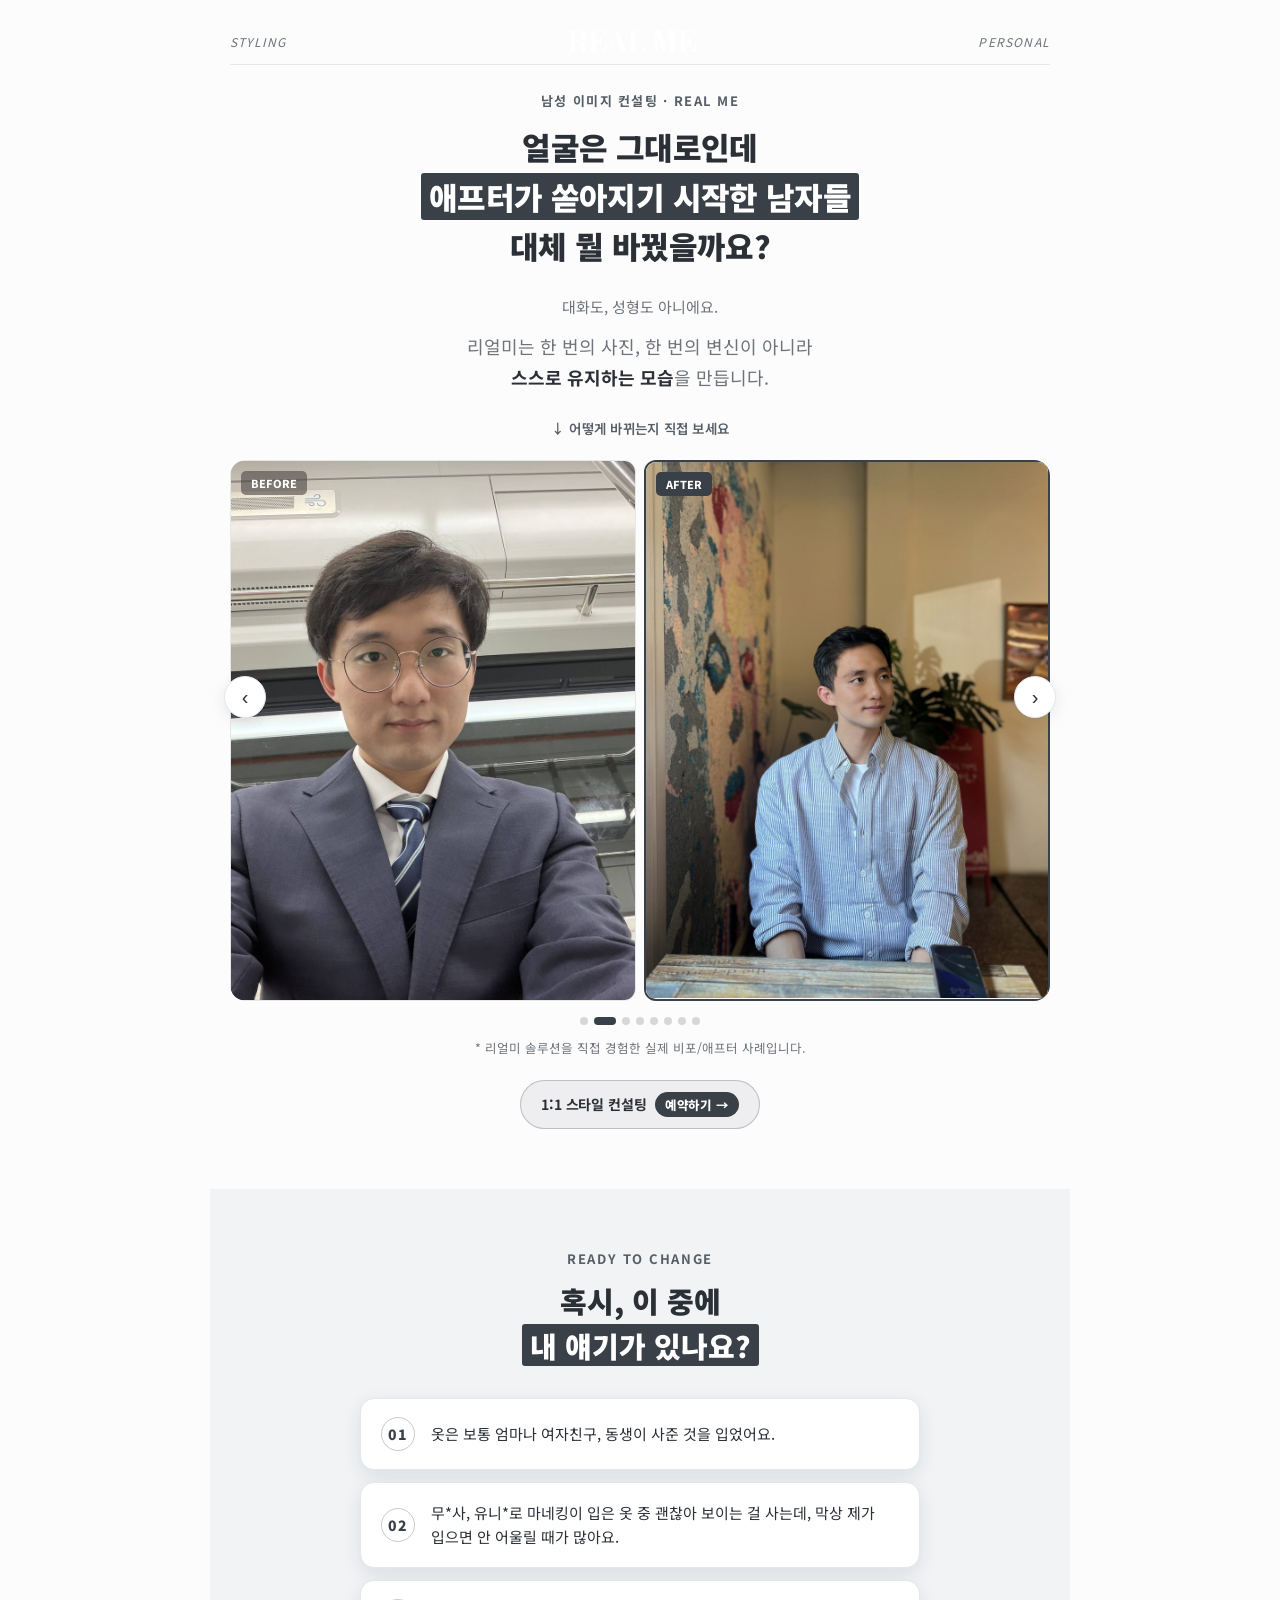
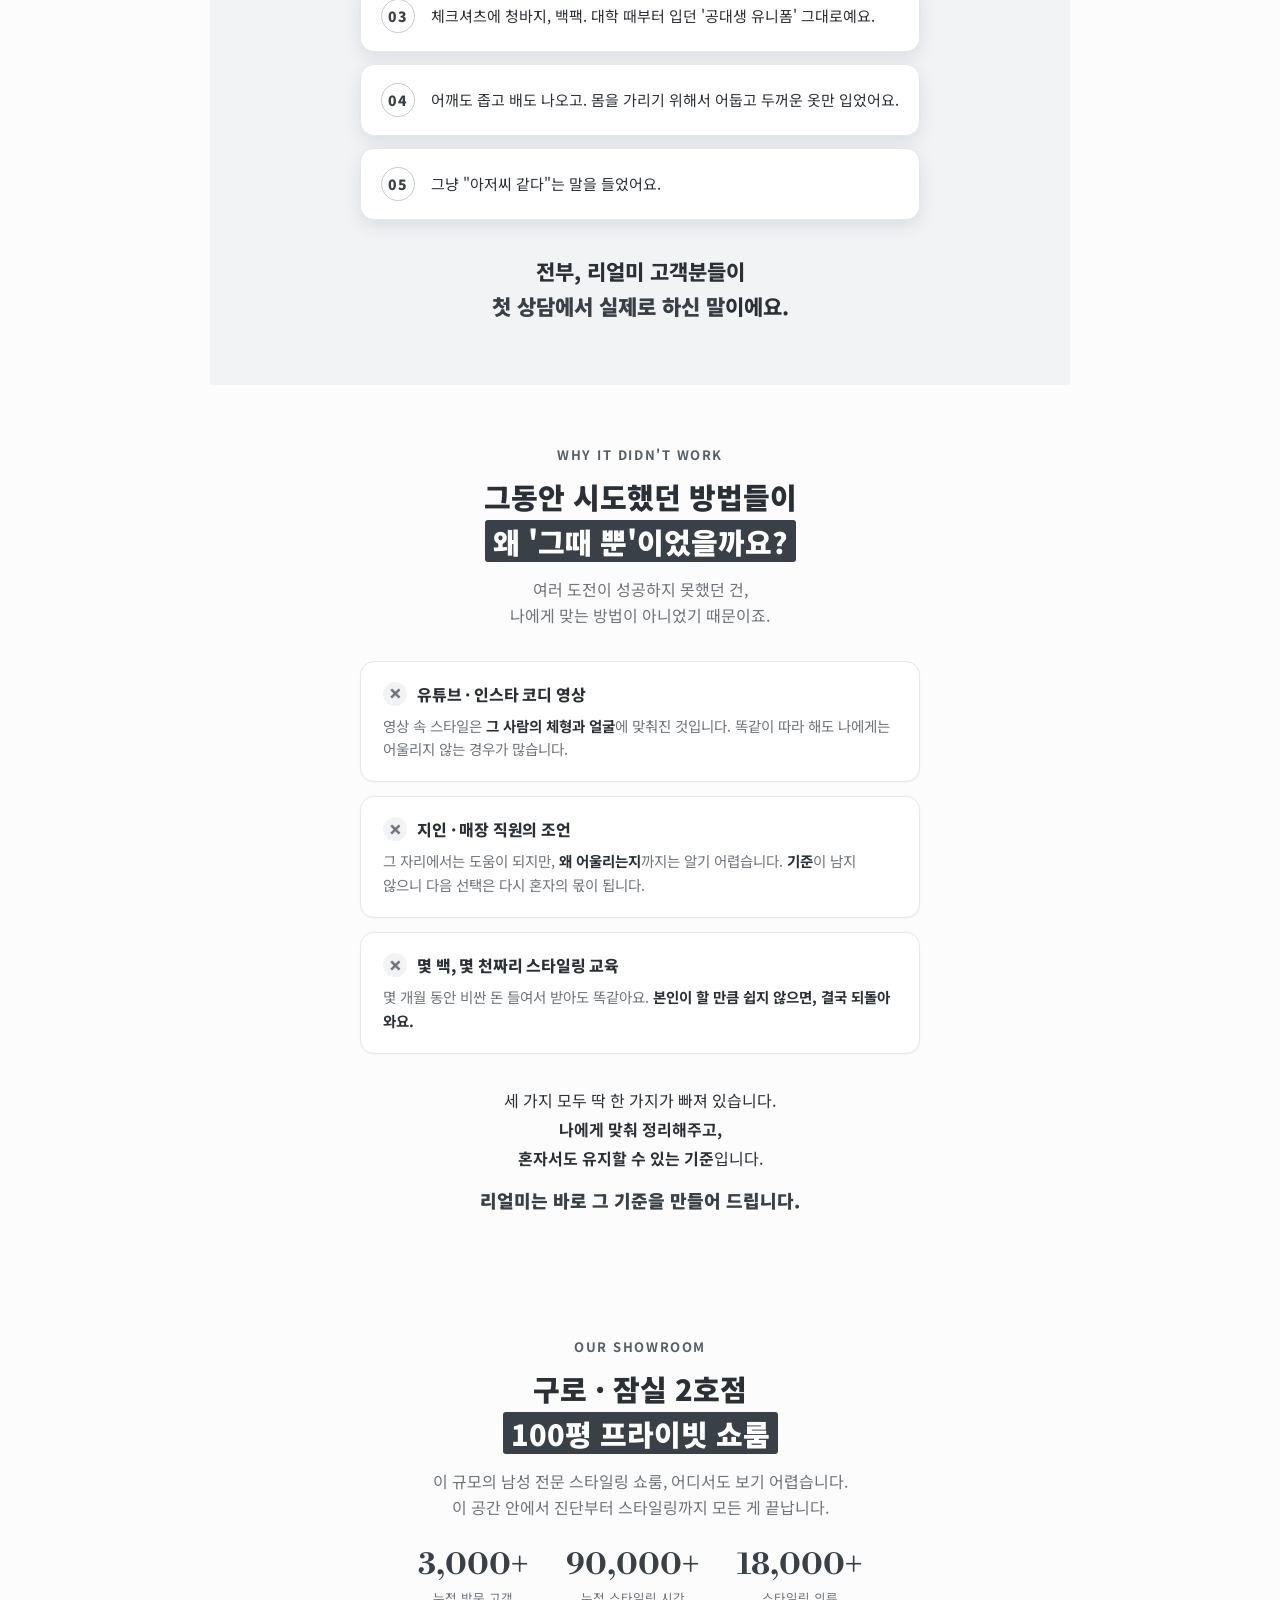
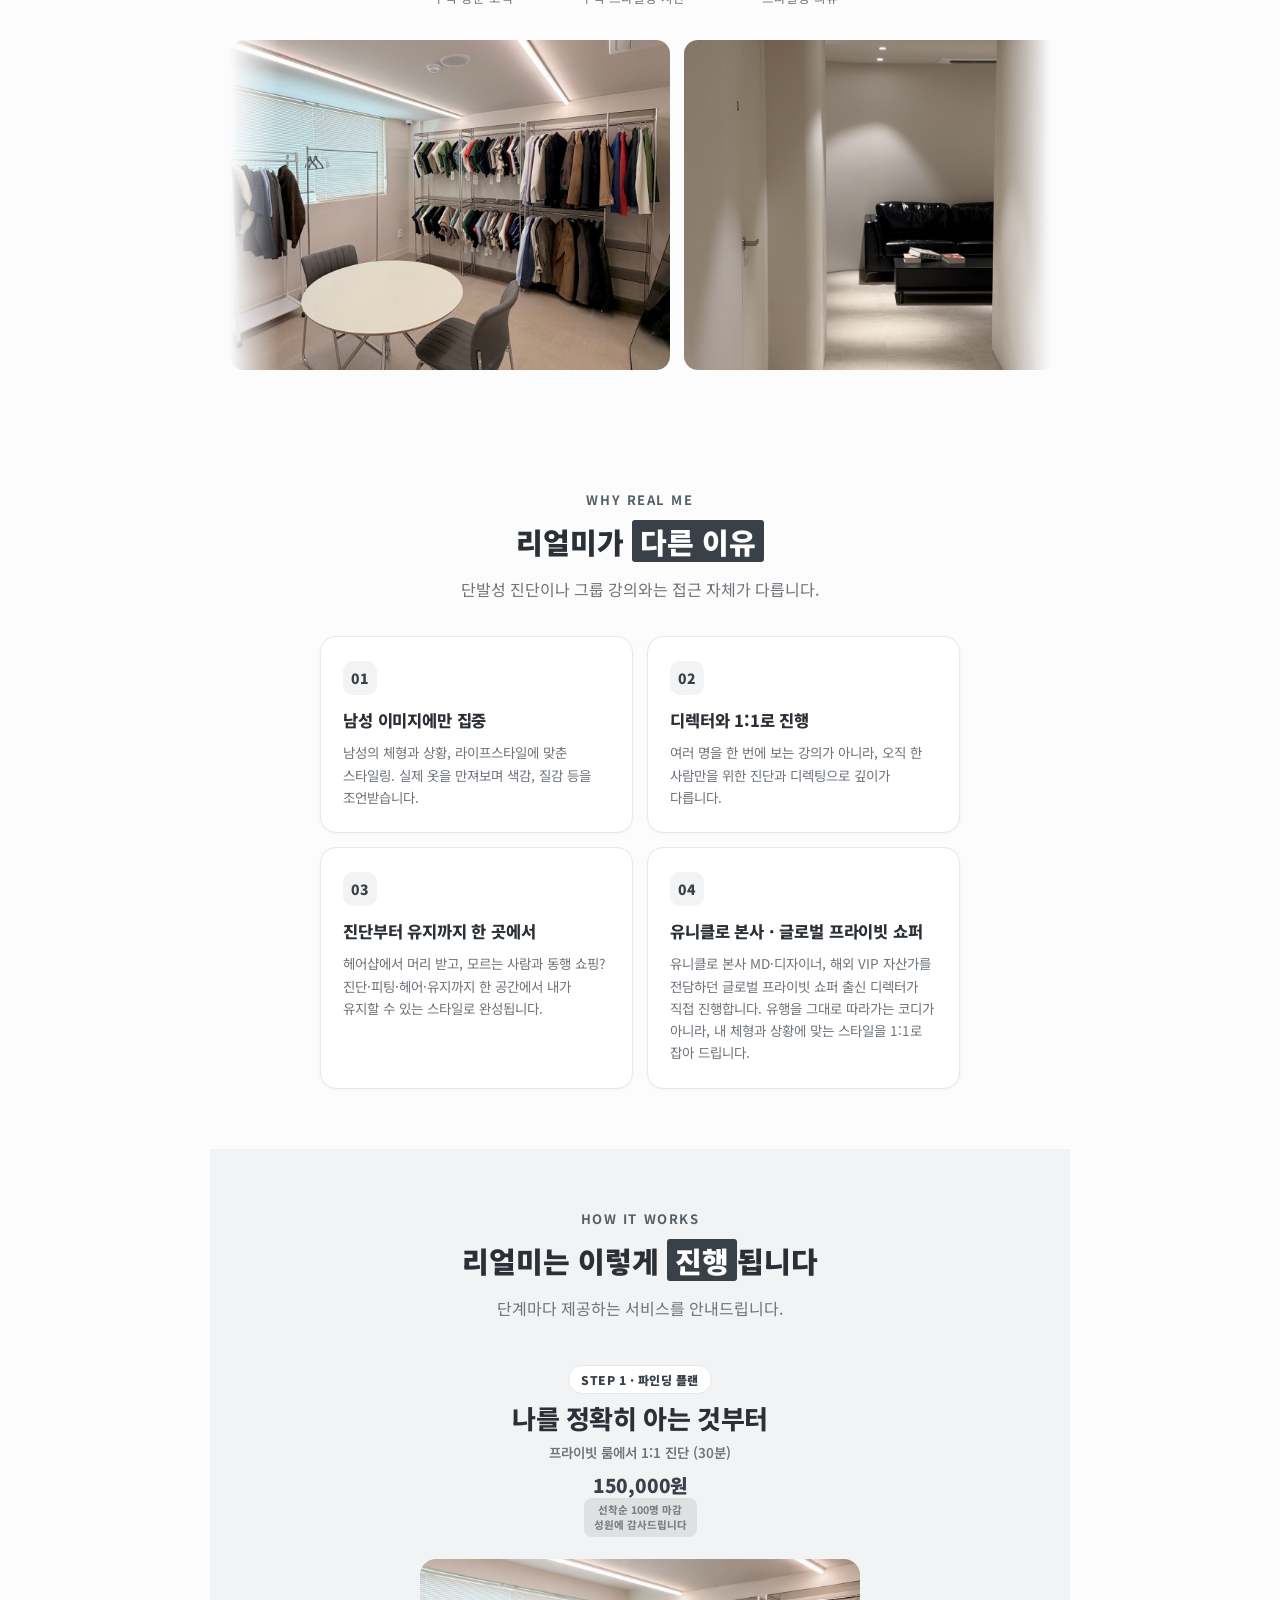
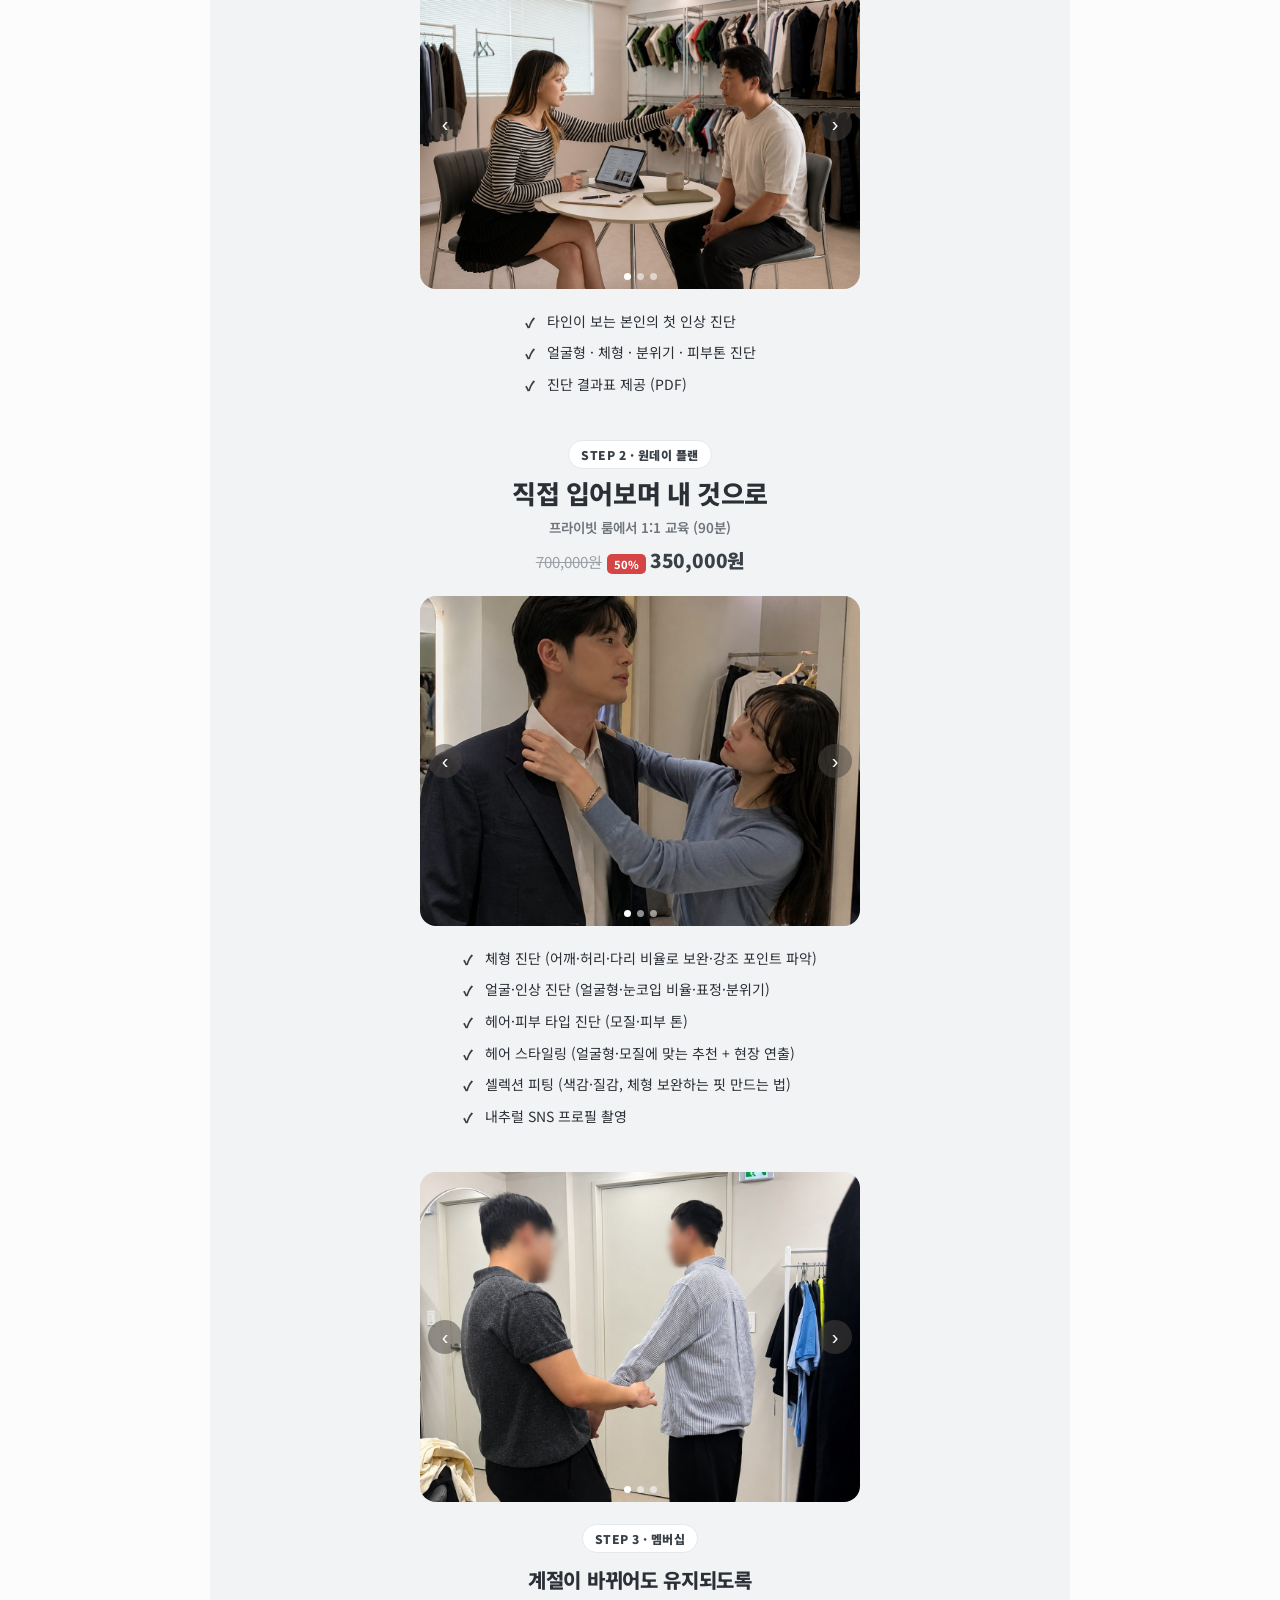
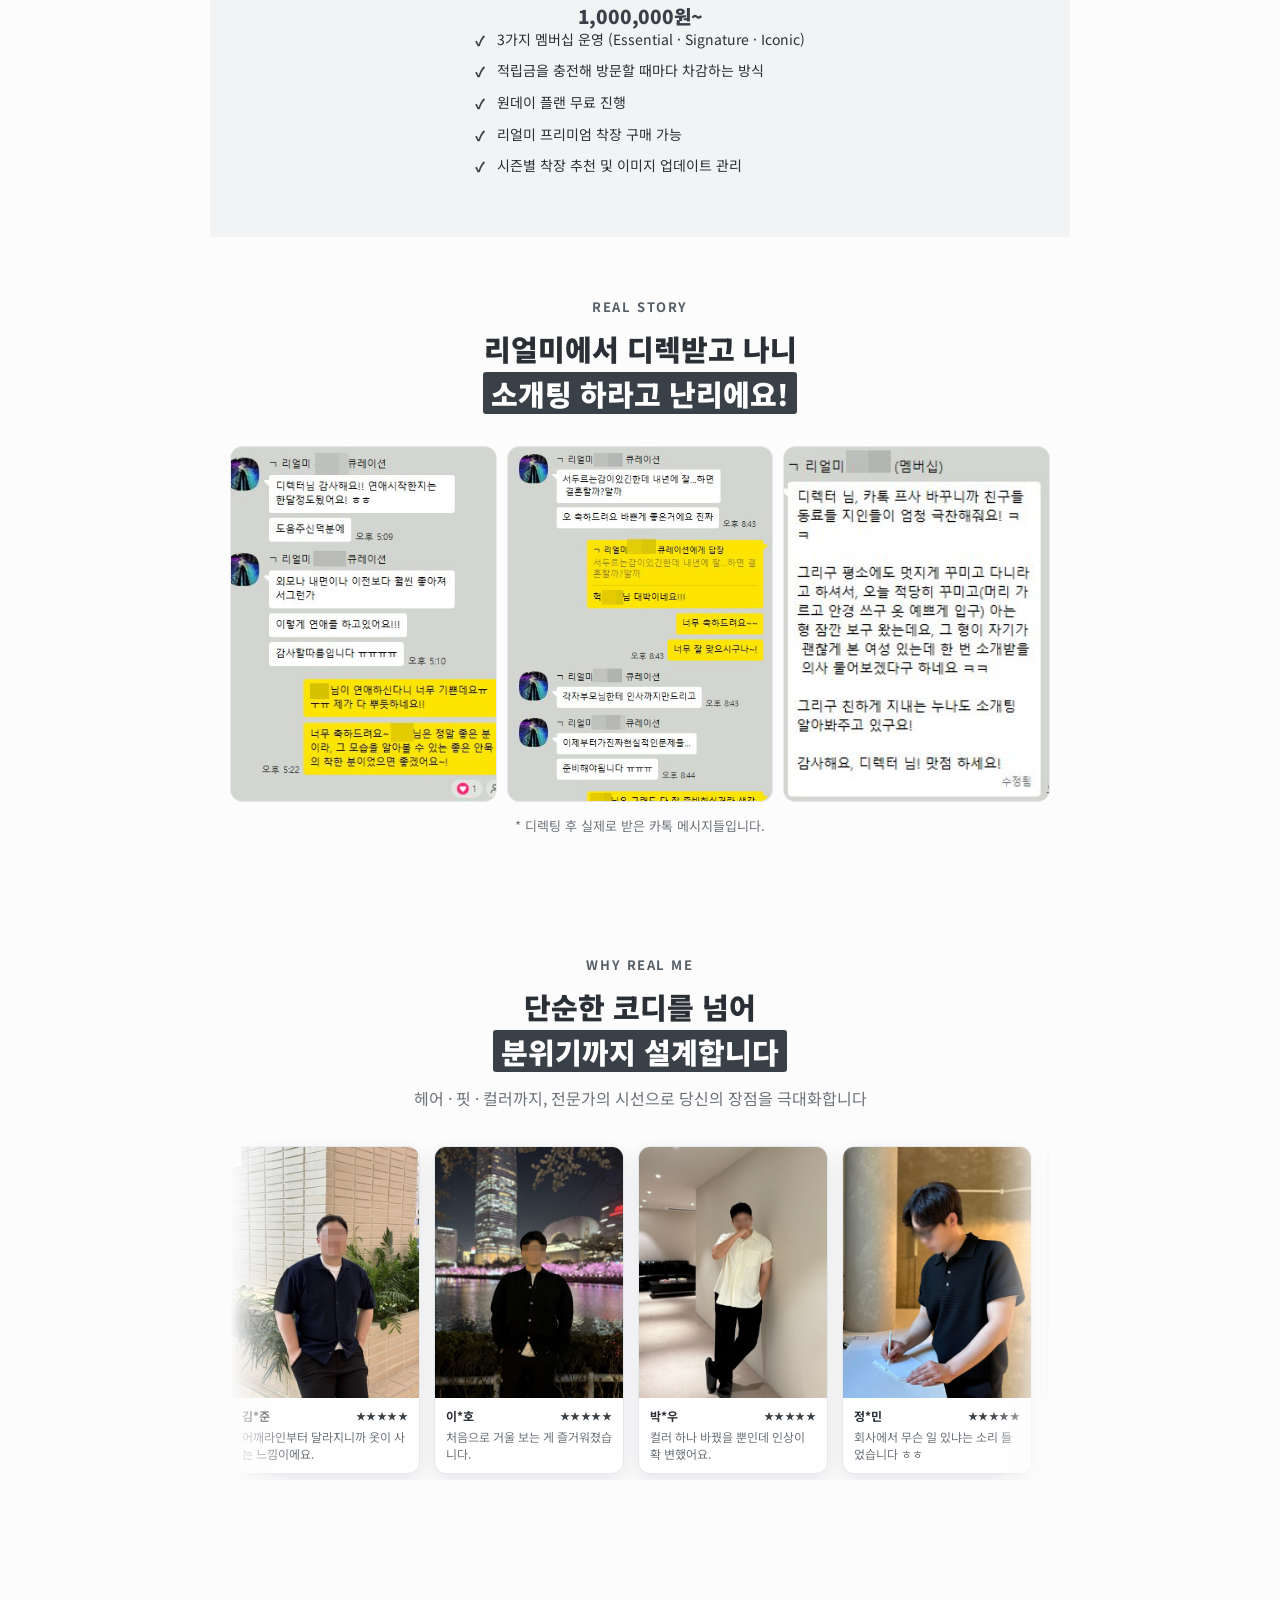
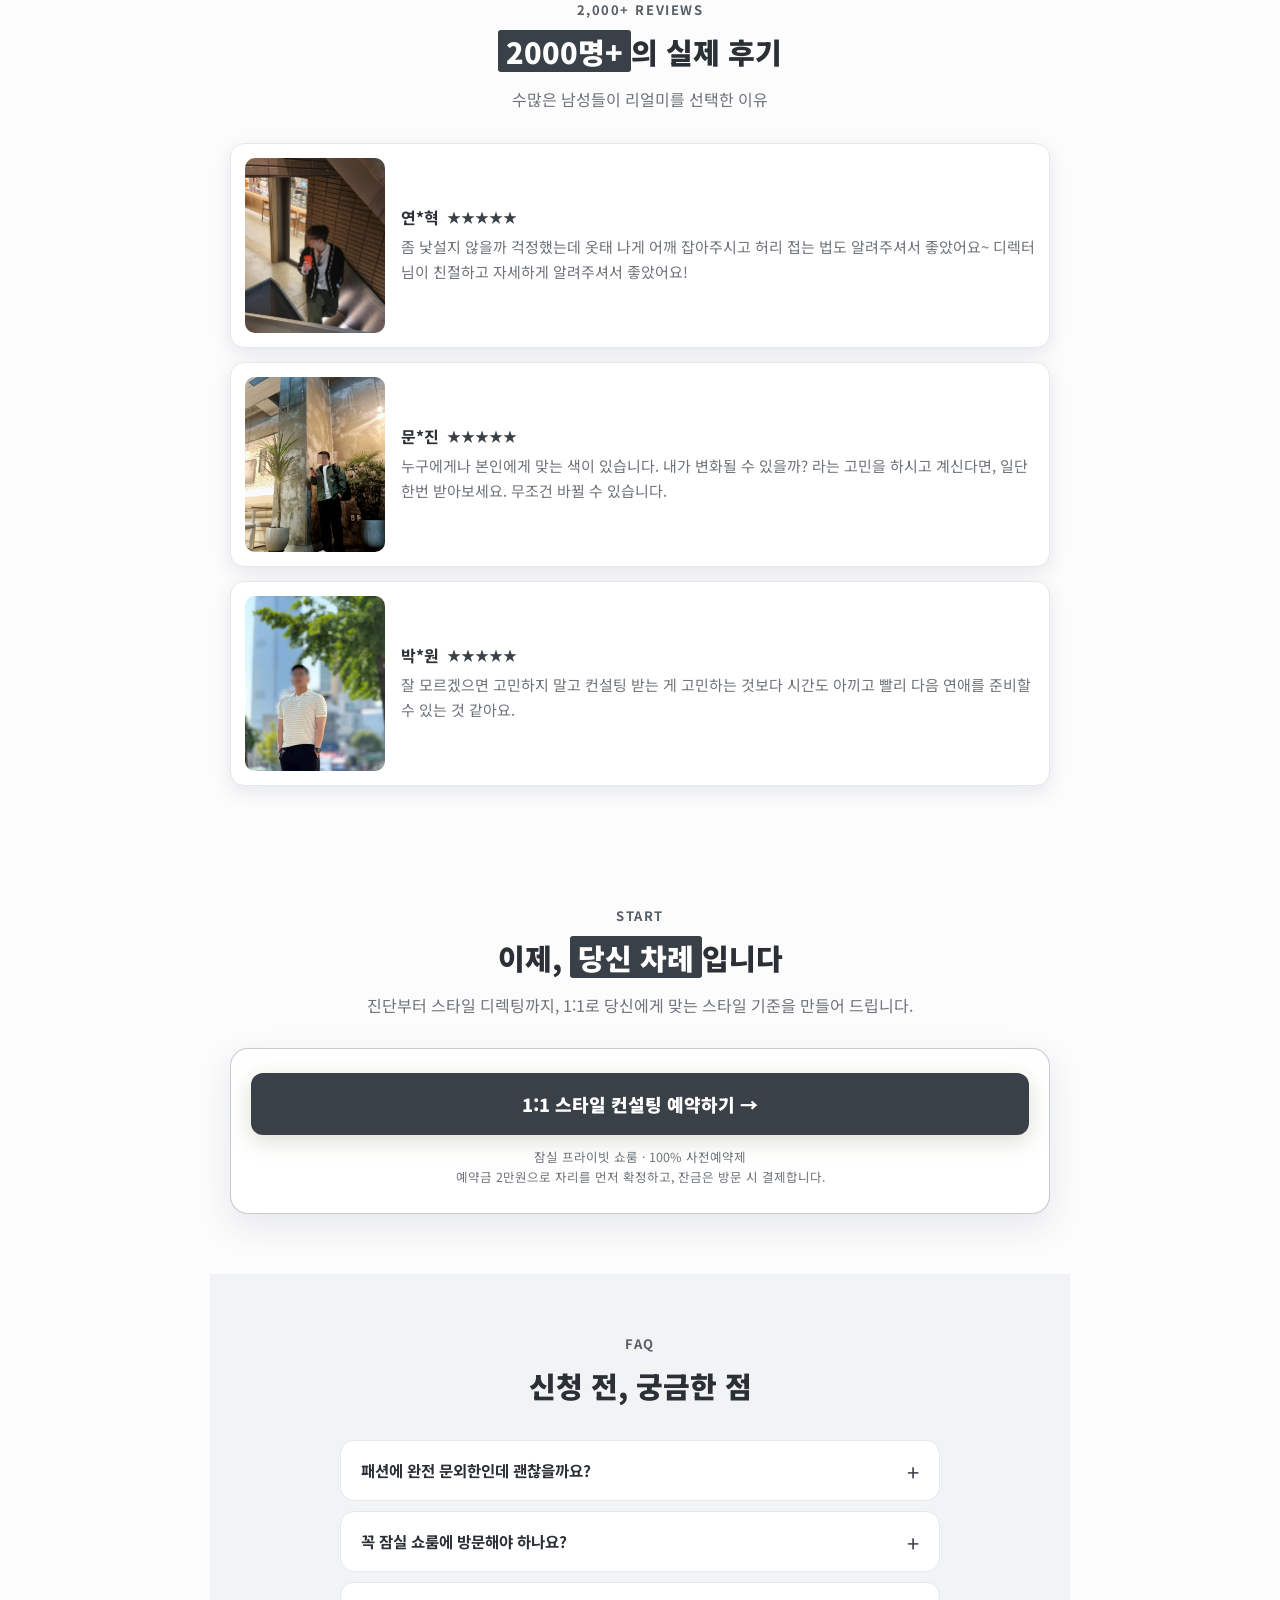
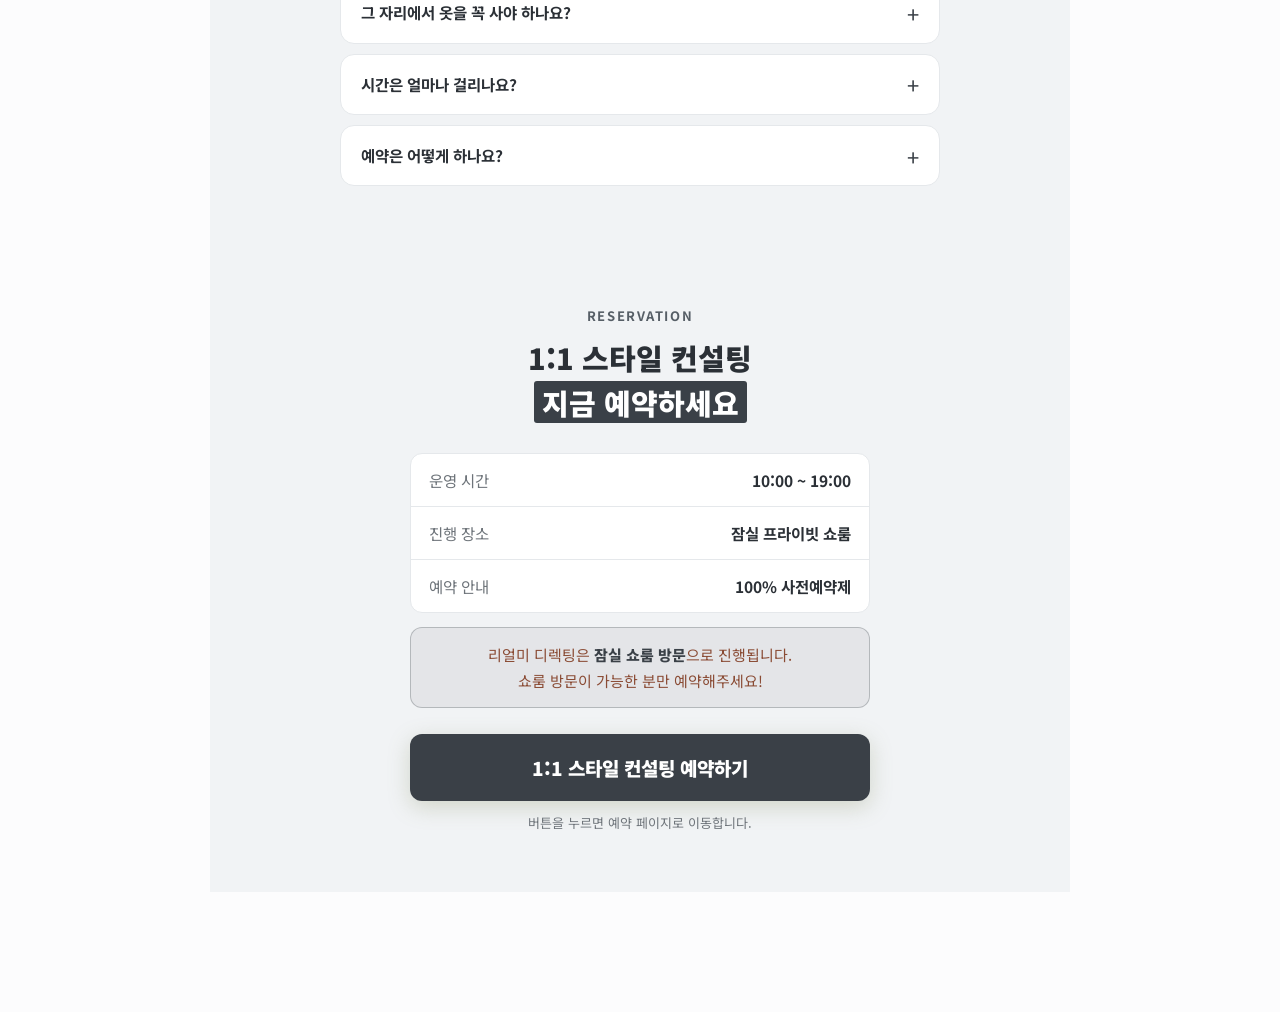
==== commit 02c819ff: "파인딩 플랜 50% 종료 → 정가 150,000원 + "선착순 100명 마감 / 성원에 감사드립니다" 뱃지, 남은 자리 카운터 제거 (2026-10-26 사용자 지시) Co-Aut" ====
--- a/index.html
+++ b/index.html
@@ -1,420 +1,557 @@
-<!DOCTYPE html>
-<html lang="ko">
-<head>
-<meta charset="UTF-8" />
-<meta name="viewport" content="width=device-width, initial-scale=1.0, viewport-fit=cover" />
-<title>리얼미 · 나에게 맞는 남성 스타일 컨설팅</title>
-<meta name="description" content="남성 이미지 컨설팅 리얼미. 얼굴형·체형·피부톤 1:1 진단부터 스타일 디렉팅까지, 나에게 맞는 스타일 기준을 만들어 드립니다. 잠실 프라이빗 쇼룸." />
-
-<meta property="og:type" content="website" />
-<meta property="og:title" content="리얼미 · 나에게 맞는 남성 스타일 컨설팅" />
-<meta property="og:description" content="얼굴형·체형·피부톤 1:1 진단부터 스타일 디렉팅까지. 나에게 맞는 스타일 기준을 만들어 드립니다." />
-<meta property="og:url" content="https://impact-me.real-me.co.kr" />
-
-<!-- 트래킹 ID (GTM 미사용, 단일 캠페인 랜딩) -->
-<script>
-  window.REALME_CONFIG = {
-    GA4_ID:        "G-TYWS49LKCM",
-    META_PIXEL_ID: "468864818533646"
-  };
-</script>
-<!-- Google Analytics 4 -->
-<script>
-(function(){var id=window.REALME_CONFIG.GA4_ID;if(!id||id.indexOf('X')>-1)return;
-var s=document.createElement('script');s.async=true;
-s.src='https://www.googletagmanager.com/gtag/js?id='+id;document.head.appendChild(s);
-window.dataLayer=window.dataLayer||[];function gtag(){dataLayer.push(arguments);}
-window.gtag=gtag;gtag('js',new Date());gtag('config',id);})();
-</script>
-<!-- Meta Pixel -->
-<script>
-(function(){var id=window.REALME_CONFIG.META_PIXEL_ID;if(!id||id.indexOf('0000000000000000')===0)return;
-!function(f,b,e,v,n,t,s){if(f.fbq)return;n=f.fbq=function(){n.callMethod?
-n.callMethod.apply(n,arguments):n.queue.push(arguments)};if(!f._fbq)f._fbq=n;
-n.push=n;n.loaded=!0;n.version='2.0';n.queue=[];t=b.createElement(e);t.async=!0;
-t.src=v;s=b.getElementsByTagName(e)[0];s.parentNode.insertBefore(t,s)}(window,document,'script',
-'https://connect.facebook.net/en_US/fbevents.js');fbq('init',id);fbq('track','PageView');})();
-</script>
-
-<link rel="preconnect" href="https://fonts.googleapis.com" />
-<link rel="preconnect" href="https://fonts.gstatic.com" crossorigin />
-<link href="https://fonts.googleapis.com/css2?family=Libre+Bodoni:wght@500;700&family=Noto+Sans+KR:wght@400;500;700;900&display=swap" rel="stylesheet" />
-<link rel="stylesheet" href="style-findme.css?v=20260723a" />
-<style>
-/* 2026-07-24 인라인 보정: 스텝(제목-사진-내용) 레이아웃 + 쇼룸 통계 스트립 */
-.svc-head{text-align:center;}
-.svc-head .svc-step{margin-bottom:6px;}
-.svc-head .svc-title{font-size:26px;margin-bottom:0;}
-.svc-head .svc-room{font-size:13.5px;font-weight:600;color:var(--muted);margin-top:7px;}
-.svc-price{text-align:center;font-size:15px;margin-top:9px;color:var(--muted);}
-.svc-price s{opacity:.65;margin-right:3px;}
-.svc-price b{color:var(--lime);font-size:19px;font-weight:900;letter-spacing:-0.01em;}
-.svc-off{display:inline-block;background:#D64545;color:#fff;font-size:11px;font-weight:800;padding:2px 7px;border-radius:5px;vertical-align:middle;margin:0 4px 0 2px;}
-.svc-media{max-width:440px;margin:0 auto;}
-.svc-body{width:100%;max-width:520px;margin:0 auto;}
-.stats-strip{display:flex;justify-content:center;gap:38px;margin:26px auto 2px;text-align:center;}
-.stats-strip .stat b{display:block;font-family:'Libre Bodoni',serif;font-size:30px;font-weight:700;color:var(--lime);line-height:1.25;}
-.stats-strip .stat span{font-size:12.5px;color:var(--muted);}
-.shroom-img{flex:0 0 440px;}
-@media (max-width:600px){ .shroom-img{flex:0 0 320px;} }
-@media (max-width:520px){
-  .svc-head .svc-title{font-size:22px;}
-  .svc-media{max-width:330px;}
-  .stats-strip{gap:22px;}
-  .stats-strip .stat b{font-size:23px;}
-}
-</style>
-</head>
-<body>
-<!-- ============================================================
-     ✏️  텍스트 수정 가이드 (읽고 지우지 마세요)
-     ------------------------------------------------------------
-     · 고쳐도 되는 것 : > 와 < 사이의 한글 글자
-         예)  <h2 class="sec-title">여기 제목만 고치기</h2>
-              <p>여기 설명 문장만 고치기</p>
-     · 절대 건드리면 안 되는 것 : < > 안의 영어/기호 (태그·class·href 등)
-     · <em>초록 강조</em>  ·  <b>진한 강조</b>  ·  <br> 는 줄바꿈
-     · 섹션은 아래 번호 주석으로 찾기 :
-         1히어로 2문제공감 3왜안됐나 4서비스상세 5왜리얼미
-         5.5쇼룸갤러리 6카톡후기 7마퀴 8실제후기
-         9플랜·가격 10FAQ 11최종CTA
-     · 저장(Ctrl+S) → 브라우저 새로고침(F5) 하면 바로 반영
-     ============================================================ -->
-<main class="landing">
-
-  <!-- ===== 1. 히어로 (훅 + 비포/애프터) ===== -->
-  <section class="hero" data-reveal>
-    <div class="nav-row">STYLING<img class="brand-logo" src="images/logo-white.png" alt="REAL ME">PERSONAL</div>
-
-    <div class="hero-eyebrow">남성 이미지 컨설팅 · REAL ME</div>
-    <h1 class="hero-title">얼굴은 그대로인데<br><em>애프터가 쏟아지기 시작한 남자들</em><br>대체 뭘 바꿨을까요?</h1>
-    <p class="hero-sub"><span style="display:block;font-size:15px;line-height:1.35;margin-bottom:14px;">대화도, 성형도 아니에요.</span>리얼미는 한 번의 사진, 한 번의 변신이 아니라<br><b>스스로 유지하는 모습</b>을 만듭니다.</p>
-
-    <!-- 상단 오퍼/CTA 제거 (2026-07-21 개편): 첫 화면은 훅+비포애프터로 스크롤 유도.
-         오퍼·CTA는 아래 섹션 + 스크롤 뎁스별 sticky 버튼이 담당. -->
-    <div class="hero-hint" aria-hidden="true">↓ 어떻게 바뀌는지 직접 보세요</div>
-
-    <div class="slider">
-      <div class="slider-view">
-        <div class="slider-track" id="baTrack">
-          <div class="ba-slide"><div class="ba-card"><span class="ba-tag">BEFORE</span><div class="imgslot r34" data-label="ba-before-1.jpg"><img src="images/ba-before-1.jpg" alt="비포 1" onerror="this.style.display='none'"></div></div><div class="ba-card after"><span class="ba-tag a">AFTER</span><div class="imgslot r34" data-label="ba-after-1.jpg"><img src="images/ba-after-1.jpg" alt="애프터 1" onerror="this.style.display='none'"></div></div></div>
-          <div class="ba-slide"><div class="ba-card"><span class="ba-tag">BEFORE</span><div class="imgslot r34" data-label="ba-before-2.jpg"><img src="images/ba-before-2.jpg" alt="비포 2" onerror="this.style.display='none'"></div></div><div class="ba-card after"><span class="ba-tag a">AFTER</span><div class="imgslot r34" data-label="ba-after-2.jpg"><img src="images/ba-after-2.jpg" alt="애프터 2" onerror="this.style.display='none'"></div></div></div>
-          <div class="ba-slide"><div class="ba-card"><span class="ba-tag">BEFORE</span><div class="imgslot r34" data-label="ba-before-3.jpg"><img src="images/ba-before-3.jpg" alt="비포 3" onerror="this.style.display='none'"></div></div><div class="ba-card after"><span class="ba-tag a">AFTER</span><div class="imgslot r34" data-label="ba-after-3.jpg"><img src="images/ba-after-3.jpg" alt="애프터 3" onerror="this.style.display='none'"></div></div></div>
-          <div class="ba-slide"><div class="ba-card"><span class="ba-tag">BEFORE</span><div class="imgslot r34" data-label="ba-before-4.jpg"><img src="images/ba-before-4.jpg" alt="비포 4" onerror="this.style.display='none'"></div></div><div class="ba-card after"><span class="ba-tag a">AFTER</span><div class="imgslot r34" data-label="ba-after-4.jpg"><img src="images/ba-after-4.jpg" alt="애프터 4" onerror="this.style.display='none'"></div></div></div>
-          <div class="ba-slide"><div class="ba-card"><span class="ba-tag">BEFORE</span><div class="imgslot r34" data-label="ba-before-5.jpg"><img src="images/ba-before-5.jpg" alt="비포 5" onerror="this.style.display='none'"></div></div><div class="ba-card after"><span class="ba-tag a">AFTER</span><div class="imgslot r34" data-label="ba-after-5.jpg"><img src="images/ba-after-5.jpg" alt="애프터 5" onerror="this.style.display='none'"></div></div></div>
-          <div class="ba-slide"><div class="ba-card"><span class="ba-tag">BEFORE</span><div class="imgslot r34" data-label="ba-before-6.jpg"><img src="images/ba-before-6.jpg" alt="비포 6" onerror="this.style.display='none'"></div></div><div class="ba-card after"><span class="ba-tag a">AFTER</span><div class="imgslot r34" data-label="ba-after-6.jpg"><img src="images/ba-after-6.jpg" alt="애프터 6" onerror="this.style.display='none'"></div></div></div>
-          <div class="ba-slide"><div class="ba-card"><span class="ba-tag">BEFORE</span><div class="imgslot r34" data-label="ba-before-7.jpg"><img src="images/ba-before-7.jpg" alt="비포 7" onerror="this.style.display='none'"></div></div><div class="ba-card after"><span class="ba-tag a">AFTER</span><div class="imgslot r34" data-label="ba-after-7.jpg"><img src="images/ba-after-7.jpg" alt="애프터 7" onerror="this.style.display='none'"></div></div></div>
-          <div class="ba-slide"><div class="ba-card"><span class="ba-tag">BEFORE</span><div class="imgslot r34" data-label="ba-before-8.jpg"><img src="images/ba-before-8.jpg" alt="비포 8" onerror="this.style.display='none'"></div></div><div class="ba-card after"><span class="ba-tag a">AFTER</span><div class="imgslot r34" data-label="ba-after-8.jpg"><img src="images/ba-after-8.jpg" alt="애프터 8" onerror="this.style.display='none'"></div></div></div>
-        </div>
-      </div>
-      <button class="slider-btn prev" id="baPrev" aria-label="이전">‹</button>
-      <button class="slider-btn next" id="baNext" aria-label="다음">›</button>
-      <div class="slider-dots" id="baDots"></div>
-    </div>
-
-    <p class="slider-caption">* 리얼미 솔루션을 직접 경험한 실제 비포/애프터 사례입니다.</p>
-    <a href="realme-booking-A.html" class="hero-offer-pill" data-cta="hero">1:1 스타일 컨설팅 <span class="hop-go">예약하기 →</span></a>
-  </section>
-
-  <!-- ===== 2. 문제 공감 (Pain) ===== -->
-  <section class="pain" data-reveal>
-    <div class="eyebrow">READY TO CHANGE</div>
-    <h2 class="sec-title">혹시, 이 중에<br><em>내 얘기가 있나요?</em></h2>
-    <div class="pain-list">
-      <div class="pain-card"><span class="pain-no">01</span><p>옷은 보통 엄마나 여자친구, 동생이 사준 것을 입었어요.</p></div>
-      <div class="pain-card"><span class="pain-no">02</span><p>무*사, 유니*로 마네킹이 입은 옷 중 괜찮아 보이는 걸 사는데, 막상 제가 입으면 안 어울릴 때가 많아요.</p></div>
-      <div class="pain-card"><span class="pain-no">03</span><p>체크셔츠에 청바지, 백팩. 대학 때부터 입던 '공대생 유니폼' 그대로예요.</p></div>
-      <div class="pain-card"><span class="pain-no">04</span><p>어깨도 좁고 배도 나오고. 몸을 가리기 위해서 어둡고 두꺼운 옷만 입었어요.</p></div>
-      <div class="pain-card"><span class="pain-no">05</span><p>그냥 "아저씨 같다"는 말을 들었어요.</p></div>
-    </div>
-    <p class="pain-close">전부, 리얼미 고객분들이<br><em>첫 상담에서 실제로 하신 말</em>이에요.</p>
-  </section>
-
-  <!-- ===== 3. 그동안 왜 안 됐을까 (기존 방법의 한계) ===== -->
-  <section class="whyfail" data-reveal>
-    <div class="eyebrow">WHY IT DIDN'T WORK</div>
-    <h2 class="sec-title">그동안 시도했던 방법들이<br><em>왜 '그때 뿐'이었을까요?</em></h2>
-    <p class="sec-sub">여러 도전이 성공하지 못했던 건,<br>나에게 맞는 방법이 아니었기 때문이죠.</p>
-    <div class="whyfail-list">
-      <div class="whyfail-card">
-        <div class="wf-head"><span class="wf-x">✕</span><b>유튜브 · 인스타 코디 영상</b></div>
-        <p>영상 속 스타일은 <b>그 사람의 체형과 얼굴</b>에 맞춰진 것입니다. 똑같이 따라 해도 나에게는 어울리지 않는 경우가 많습니다.</p>
-      </div>
-      <div class="whyfail-card">
-        <div class="wf-head"><span class="wf-x">✕</span><b>지인 · 매장 직원의 조언</b></div>
-        <p>그 자리에서는 도움이 되지만, <b>왜 어울리는지</b>까지는 알기 어렵습니다. <b>기준</b>이 남지 않으니 다음 선택은 다시 혼자의 몫이 됩니다.</p>
-      </div>
-      <div class="whyfail-card">
-        <div class="wf-head"><span class="wf-x">✕</span><b>몇 백, 몇 천짜리 스타일링 교육</b></div>
-        <p>몇 개월 동안 비싼 돈 들여서 받아도 똑같아요. <b>본인이 할 만큼 쉽지 않으면, 결국 되돌아 와요.</b></p>
-      </div>
-    </div>
-    <p class="whyfail-close">세 가지 모두 딱 한 가지가 빠져 있습니다.<br><b>나에게 맞춰 정리해주고, <br>혼자서도 유지할 수 있는 기준</b>입니다.<br><b class="wf-punch">리얼미는 바로 그 기준을 만들어 드립니다.</b></p>
-  </section>
-
-  <!-- ===== 5.5 쇼룸 갤러리 (자동 흐름) =====
-       사진은 images/showroom-1.jpg ~ showroom-10.jpg (4:3 권장). JS가 자동 복제해 끊김 없이 흐름. -->
-  <section class="showroom" data-reveal>
-    <div class="eyebrow">OUR SHOWROOM</div>
-    <h2 class="sec-title">구로 · 잠실 2호점<br><em>100평 프라이빗 쇼룸</em></h2>
-    <p class="sec-sub">이 규모의 남성 전문 스타일링 쇼룸, 어디서도 보기 어렵습니다.<br>이 공간 안에서 진단부터 스타일링까지 모든 게 끝납니다.</p>
-    <div class="stats-strip">
-      <div class="stat"><b>3,000+</b><span>누적 방문 고객</span></div>
-      <div class="stat"><b>90,000+</b><span>누적 스타일링 시간</span></div>
-      <div class="stat"><b>18,000+</b><span>스타일링 의류</span></div>
-    </div>
-    <div class="shroom-marquee">
-      <div class="shroom-track" id="shroomTrack">
-        <div class="imgslot r43 shroom-img" data-label="showroom-1.jpg"><img src="images/showroom-1.jpg" alt="리얼미 쇼룸 1" onerror="this.style.display='none'"></div>
-        <div class="imgslot r43 shroom-img" data-label="showroom-2.jpg"><img src="images/showroom-2.jpg" alt="리얼미 쇼룸 2" onerror="this.style.display='none'"></div>
-        <div class="imgslot r43 shroom-img" data-label="showroom-3.jpg"><img src="images/showroom-3.jpg" alt="리얼미 쇼룸 3" onerror="this.style.display='none'"></div>
-        <div class="imgslot r43 shroom-img" data-label="showroom-4.jpg"><img src="images/showroom-4.jpg" alt="리얼미 쇼룸 4" onerror="this.style.display='none'"></div>
-        <div class="imgslot r43 shroom-img" data-label="showroom-5.jpg"><img src="images/showroom-5.jpg" alt="리얼미 쇼룸 5" onerror="this.style.display='none'"></div>
-        <div class="imgslot r43 shroom-img" data-label="showroom-6.jpg"><img src="images/showroom-6.jpg" alt="리얼미 쇼룸 6" onerror="this.style.display='none'"></div>
-        <div class="imgslot r43 shroom-img" data-label="showroom-7.jpg"><img src="images/showroom-7.jpg" alt="리얼미 쇼룸 7" onerror="this.style.display='none'"></div>
-        <div class="imgslot r43 shroom-img" data-label="showroom-8.jpg"><img src="images/showroom-8.jpg" alt="리얼미 쇼룸 8" onerror="this.style.display='none'"></div>
-      </div>
-    </div>
-  </section>
-
-  <!-- ===== 5. 왜 리얼미인가 (차별점) ===== -->
-  <section class="whyus" data-reveal>
-    <div class="eyebrow">WHY REAL ME</div>
-    <h2 class="sec-title">리얼미가 <em>다른 이유</em></h2>
-    <p class="sec-sub">단발성 진단이나 그룹 강의와는 접근 자체가 다릅니다.</p>
-    <div class="whyus-grid">
-      <div class="whyus-card">
-        <span class="whyus-ico">01</span>
-        <h3>남성 이미지에만 집중</h3>
-        <p>남성의 체형과 상황, 라이프스타일에 맞춘 스타일링. 실제 옷을 만져보며 색감, 질감 등을 조언받습니다. </p>
-      </div>
-      <div class="whyus-card">
-        <span class="whyus-ico">02</span>
-        <h3>디렉터와 1:1로 진행</h3>
-        <p>여러 명을 한 번에 보는 강의가 아니라, 오직 한 사람만을 위한 진단과 디렉팅으로 깊이가 다릅니다.</p>
-      </div>
-      <div class="whyus-card">
-        <span class="whyus-ico">03</span>
-        <h3>진단부터 유지까지 한 곳에서</h3>
-        <p>헤어샵에서 머리 받고, 모르는 사람과 동행 쇼핑? 진단·피팅·헤어·유지까지 한 공간에서 내가 유지할 수 있는 스타일로 완성됩니다.</p>
-      </div>
-      <div class="whyus-card">
-        <span class="whyus-ico">04</span>
-        <h3>유니클로 본사 · 글로벌 프라이빗 쇼퍼</h3>
-        <p>유니클로 본사 MD·디자이너, 해외 VIP 자산가를 전담하던 글로벌 프라이빗 쇼퍼 출신 디렉터가 직접 진행합니다. 유행을 그대로 따라가는 코디가 아니라, 내 체형과 상황에 맞는 스타일을 1:1로 잡아 드립니다.</p>
-      </div>
-    </div>
-  </section>
-
-  <!-- ===== 4. 서비스 상세 (진단·디렉팅·유지 단계별) =====
-       ※ 기존 '솔루션 / 유지철학 / 진행단계' 3개 섹션을 하나로 합친 상세 버전.
-          각 STEP 이미지는 images/service-1~3.jpg 로 넣으면 됩니다. -->
-  <section class="service" data-reveal>
-    <div class="eyebrow">HOW IT WORKS</div>
-    <h2 class="sec-title">리얼미는 이렇게 <em>진행</em>됩니다</h2>
-    <p class="sec-sub">단계마다 제공하는 서비스를 안내드립니다.</p>
-
-    <!-- STEP 1 · 파인딩 -->
-    <div class="svc-block">
-            <div class="svc-head">
-        <span class="svc-step">STEP 1 · 파인딩 플랜</span>
-        <h3 class="svc-title">나를 정확히 아는 것부터</h3>
-        <p class="svc-room">프라이빗 룸에서 1:1 진단 (30분)</p>
-        <p class="svc-price"><s>150,000원</s><span class="svc-off">50%</span><b>75,000원</b></p>
-      </div>
-      <div class="svc-media">
-        <div class="svc-carousel">
-          <div class="svc-ctrack">
-            <div class="svc-slide imgslot r43" data-label="service-1-1.jpg"><img src="images/service-1-1.jpg" alt="파인딩 진단 1" onerror="this.style.display='none'"></div>
-            <div class="svc-slide imgslot r43" data-label="service-1-2.jpg"><img src="images/service-1-2.jpg" alt="파인딩 진단 2" onerror="this.style.display='none'"></div>
-            <div class="svc-slide imgslot r43" data-label="service-1-3.jpg"><img src="images/service-1-3.jpg" alt="파인딩 진단 3" onerror="this.style.display='none'"></div>
-          </div>
-          <button class="svc-nav prev" aria-label="이전">‹</button>
-          <button class="svc-nav next" aria-label="다음">›</button>
-          <div class="svc-dots"></div>
-        </div>
-      </div>
-      <div class="svc-body">
-          <ul class="svc-list">
-          <li>타인이 보는 본인의 첫 인상 진단</li>
-          <li>얼굴형 · 체형 · 분위기 · 피부톤 진단</li>
-          <li>진단 결과표 제공 (PDF)</li>
-        </ul>
-      </div>
-    </div>
-
-    <!-- STEP 2 · 원데이 -->
-    <div class="svc-block reverse">
-            <div class="svc-head">
-        <span class="svc-step">STEP 2 · 원데이 플랜</span>
-        <h3 class="svc-title">직접 입어보며 내 것으로</h3>
-        <p class="svc-room">프라이빗 룸에서 1:1 교육 (90분)</p>
-        <p class="svc-price"><s>700,000원</s><span class="svc-off">50%</span><b>350,000원</b></p>
-      </div>
-      <div class="svc-media">
-        <div class="svc-carousel">
-          <div class="svc-ctrack">
-            <div class="svc-slide imgslot r43" data-label="service-2-1.jpg"><img src="images/service-2-1.jpg" alt="원데이 디렉팅 1" onerror="this.style.display='none'"></div>
-            <div class="svc-slide imgslot r43" data-label="service-2-2.jpg"><img src="images/service-2-2.jpg" alt="원데이 디렉팅 2" onerror="this.style.display='none'"></div>
-            <div class="svc-slide imgslot r43" data-label="service-2-3.jpg"><img src="images/service-2-3.jpg" alt="원데이 디렉팅 3" onerror="this.style.display='none'"></div>
-          </div>
-          <button class="svc-nav prev" aria-label="이전">‹</button>
-          <button class="svc-nav next" aria-label="다음">›</button>
-          <div class="svc-dots"></div>
-        </div>
-      </div>
-      <div class="svc-body">
-                <ul class="svc-list">
-          <li>체형 진단 (어깨·허리·다리 비율로 보완·강조 포인트 파악)</li>
-          <li>얼굴·인상 진단 (얼굴형·눈코입 비율·표정·분위기)</li>
-          <li>헤어·피부 타입 진단 (모질·피부 톤)</li>
-          <li>헤어 스타일링 (얼굴형·모질에 맞는 추천 + 현장 연출)</li>
-          <li>셀렉션 피팅 (색감·질감, 체형 보완하는 핏 만드는 법)</li>
-          <li>내추럴 SNS 프로필 촬영</li>
-        </ul>
-      </div>
-    </div>
-
-    <!-- STEP 3 · 멤버십 -->
-    <div class="svc-block">
-      <div class="svc-media">
-        <div class="svc-carousel">
-          <div class="svc-ctrack">
-            <div class="svc-slide imgslot r43" data-label="service-3-1.jpg"><img src="images/service-3-1.jpg" alt="멤버십 1" onerror="this.style.display='none'"></div>
-            <div class="svc-slide imgslot r43" data-label="service-3-2.jpg"><img src="images/service-3-2.jpg" alt="멤버십 2" onerror="this.style.display='none'"></div>
-            <div class="svc-slide imgslot r43" data-label="service-3-3.jpg"><img src="images/service-3-3.jpg" alt="멤버십 3" onerror="this.style.display='none'"></div>
-          </div>
-          <button class="svc-nav prev" aria-label="이전">‹</button>
-          <button class="svc-nav next" aria-label="다음">›</button>
-          <div class="svc-dots"></div>
-        </div>
-      </div>
-      <div class="svc-body">
-        <span class="svc-step">STEP 3 · 멤버십</span>
-        <h3 class="svc-title">계절이 바뀌어도 유지되도록</h3>
-        <p class="svc-price"><b>1,000,000원~</b></p>
-          <ul class="svc-list">
-	  <li>3가지 멤버십 운영 (Essential · Signature · Iconic)</li>
-          <li>적립금을 충전해 방문할 때마다 차감하는 방식</li>
-          <li>원데이 플랜 무료 진행</li>
-          <li>리얼미 프리미엄 착장 구매 가능</li>
-          <li>시즌별 착장 추천 및 이미지 업데이트 관리</li>
-               </ul>
-      </div>
-    </div>
-  </section>
-
-  <!-- ===== 6. 카톡 후기 (증거) ===== -->
-  <section class="reviews-kakao" data-reveal>
-    <div class="eyebrow">REAL STORY</div>
-    <h2 class="sec-title">리얼미에서 디렉받고 나니<br><em>소개팅 하라고 난리에요!</em></h2>
-    <div class="kakao-grid">
-      <div class="imgslot r-free" data-label="kakao-1.jpg"><img src="images/kakao-1.jpg" alt="카톡 후기 1" onerror="this.style.display='none'"></div>
-      <div class="imgslot r-free" data-label="kakao-2.jpg"><img src="images/kakao-2.jpg" alt="카톡 후기 2" onerror="this.style.display='none'"></div>
-      <div class="imgslot r-free" data-label="kakao-3.jpg"><img src="images/kakao-3.jpg" alt="카톡 후기 3" onerror="this.style.display='none'"></div>
-    </div>
-    <p class="kakao-more">* 디렉팅 후 실제로 받은 카톡 메시지들입니다.</p>
-  </section>
-
-  <!-- ===== 7. 인물 사진 마퀴 (증거) ===== -->
-  <section class="lookbook" data-reveal>
-    <div class="eyebrow">WHY REAL ME</div>
-    <h2 class="sec-title">단순한 코디를 넘어<br><em>분위기까지 설계합니다</em></h2>
-    <p class="sec-sub">헤어 · 핏 · 컬러까지, 전문가의 시선으로 당신의 장점을 극대화합니다</p>
-    <div class="marquee">
-      <div class="marquee-track" id="lookTrack"></div>
-    </div>
-  </section>
-
-  <!-- ===== 8. 실제 후기 (증거) ===== -->
-  <section class="reviews-text" data-reveal>
-    <div class="eyebrow">2,000+ REVIEWS</div>
-    <h2 class="sec-title"><em>2000명+</em>의 실제 후기</h2>
-    <p class="sec-sub">수많은 남성들이 리얼미를 선택한 이유</p>
-    <div class="rv-list">
-      <div class="rv-item">
-        <div class="imgslot r-sq" data-label="review-1.jpg"><img src="images/review-1.jpg" alt="후기 사진 1" onerror="this.style.display='none'"></div>
-        <div class="rv-text"><div class="rv-top"><b>연*혁</b><span class="stars">★★★★★</span></div><p>좀 낯설지 않을까 걱정했는데 옷태 나게 어깨 잡아주시고 허리 접는 법도 알려주셔서 좋았어요~ 디렉터님이 친절하고 자세하게 알려주셔서 좋았어요!</p></div>
-      </div>
-      <div class="rv-item">
-        <div class="imgslot r-sq" data-label="review-2.jpg"><img src="images/review-2.jpg" alt="후기 사진 2" onerror="this.style.display='none'"></div>
-        <div class="rv-text"><div class="rv-top"><b>문*진</b><span class="stars">★★★★★</span></div><p>누구에게나 본인에게 맞는 색이 있습니다. 내가 변화될 수 있을까? 라는 고민을 하시고 계신다면, 일단 한번 받아보세요. 무조건 바뀔 수 있습니다.</p></div>
-      </div>
-      <div class="rv-item">
-        <div class="imgslot r-sq" data-label="review-3.jpg"><img src="images/review-3.jpg" alt="후기 사진 3" onerror="this.style.display='none'"></div>
-        <div class="rv-text"><div class="rv-top"><b>박*원</b><span class="stars">★★★★★</span></div><p>잘 모르겠으면 고민하지 말고 컨설팅 받는 게 고민하는 것보다 시간도 아끼고 빨리 다음 연애를 준비할 수 있는 것 같아요.</p></div>
-      </div>
-    </div>
-  </section>
-
-
-  <!-- ===== 9. 예약 안내 (가치 + CTA) ===== -->
-  <section class="plans-sec" id="plans" data-reveal>
-    <div class="eyebrow">START</div>
-    <h2 class="sec-title">이제, <em>당신 차례</em>입니다</h2>
-    <p class="sec-sub">진단부터 스타일 디렉팅까지, 1:1로 당신에게 맞는 스타일 기준을 만들어 드립니다.</p>
-    <div class="offer" id="offer">
-      <a href="realme-booking-A.html" class="offer-cta" data-cta="offer">1:1 스타일 컨설팅 예약하기 →</a>
-      <p class="offer-note">잠실 프라이빗 쇼룸 · 100% 사전예약제<br>예약금 2만원으로 자리를 먼저 확정하고, 잔금은 방문 시 결제합니다.</p>
-    </div>
-  </section>
-
-  <!-- ===== 10. 자주 묻는 질문 (FAQ) ===== -->
-  <section class="faq" data-reveal>
-    <div class="eyebrow">FAQ</div>
-    <h2 class="sec-title">신청 전, 궁금한 점</h2>
-    <div class="faq-list">
-      <details class="faq-item">
-        <summary>패션에 완전 문외한인데 괜찮을까요?</summary>
-        <p>오히려 그런 분들을 위한 서비스입니다. 기준이 없던 분일수록 변화의 폭이 큽니다. 아무것도 몰라도 디렉터가 처음부터 하나씩 잡아 드립니다.</p>
-      </details>
-      <details class="faq-item">
-        <summary>꼭 잠실 쇼룸에 방문해야 하나요?</summary>
-        <p>네. 대면 진단과 직접 입어보는 피팅이 핵심이라 방문이 필요합니다. 100% 사전예약제로 운영되며, 쇼룸 방문이 가능한 분만 신청해주세요.</p>
-      </details>
-      <details class="faq-item">
-        <summary>그 자리에서 옷을 꼭 사야 하나요?</summary>
-        <p>강매는 없습니다. 입어본 옷이 마음에 들면 구매할 수 있고, 구매하지 않아도 진단 결과와 나만의 스타일 기준은 그대로 남습니다.</p>
-      </details>
-      <details class="faq-item">
-        <summary>시간은 얼마나 걸리나요?</summary>
-        <p>파인딩 플랜은 약 30분, 원데이 플랜은 약 90분 진행됩니다. 원하는 플랜을 선택해 방문하시면 됩니다.</p>
-      </details>
-      <details class="faq-item">
-        <summary>예약은 어떻게 하나요?</summary>
-        <p>예약 페이지에서 원하는 플랜을 선택하고 정보를 입력하시면 됩니다. 예약금 2만원으로 자리를 먼저 확정하고, 잔금은 방문 시 결제해요. (예약금은 이용 금액에서 차감)</p>
-      </details>
-    </div>
-  </section>
-
-  <!-- ===== 11. 운영 안내 + 최종 CTA ===== -->
-  <section id="apply" class="apply" data-reveal>
-    <div class="eyebrow">RESERVATION</div>
-    <h2 class="sec-title">1:1 스타일 컨설팅<br><em>지금 예약하세요</em></h2>
-
-    <div class="info-table">
-      <div class="info-row"><span>운영 시간</span><b>10:00 ~ 19:00</b></div>
-      <div class="info-row"><span>진행 장소</span><b>잠실 프라이빗 쇼룸</b></div>
-      <div class="info-row"><span>예약 안내</span><b>100% 사전예약제</b></div>
-    </div>
-    <div class="info-notice">
-      <p>리얼미 디렉팅은 <b>잠실 쇼룸 방문</b>으로 진행됩니다.<br>쇼룸 방문이 가능한 분만 예약해주세요!</p>
-    </div>
-
-    <a href="realme-booking-A.html" class="apply-cta" data-cta="apply">1:1 스타일 컨설팅 예약하기</a>
-    <p class="apply-note">버튼을 누르면 예약 페이지로 이동합니다.</p>
-  </section>
-
-</main>
-
-<!-- 고정 푸터 CTA -->
-<div class="sticky-cta" id="stickyCta" role="region" aria-label="스타일 컨설팅 예약 배너">
-  <div class="sticky-cta__inner">
-    <span class="sticky-cta__text">1:1 스타일 컨설팅</span>
-    <a href="realme-booking-A.html" class="sticky-cta__btn" id="ctaBtn" data-cta="sticky">예약하기 →</a>
-  </div>
-</div>
-
-<script src="main.js?v=20260722a"></script>
-</body>
-</html>
+<!DOCTYPE html>
+<html lang="ko">
+<head>
+<script>
+(function () {
+  // 메타 광고 UTM 매크로 미치환 처리 (2026-08-24)
+  // {{ad.name}} 등이 그대로 들어오는 클릭 = 광고 리다이렉트를 안 탄 자연 유입(게시물 공유·프로필 등).
+  // utm_medium=paid 는 고정 문자열이라 그대로 두면 유료 세션으로 잘못 집계된다.
+  // GA4가 첫 page_view에서 쿼리스트링을 읽기 전에 URL을 바로잡아야 하므로 head 최상단에서 동기 실행.
+  try {
+    var url = new URL(window.location.href);
+    var qs = url.searchParams;
+    var MACRO = /\{\{|%7B%7B/i;
+    var unresolved = [];
+    qs.forEach(function (v, k) {
+      if (MACRO.test(decodeURIComponent(v || ''))) unresolved.push(k);
+    });
+    if (!unresolved.length) return;
+    unresolved.forEach(function (k) { qs.delete(k); });
+    qs.set('utm_source', 'instagram');
+    qs.set('utm_medium', 'social');
+    qs.set('utm_campaign', 'meta_post_unresolved');
+    url.search = qs.toString();
+    window.history.replaceState(null, '', url.toString());
+    window.__utmMacroUnresolved = true;
+    window.__utmMacroFields = unresolved.join(',');
+  } catch (e) { /* 절대 랜딩을 죽이지 않는다 */ }
+})();
+</script>
+<meta charset="UTF-8" />
+<meta name="viewport" content="width=device-width, initial-scale=1.0, viewport-fit=cover" />
+<title>리얼미 · 나에게 맞는 남성 스타일 컨설팅</title>
+<meta name="description" content="남성 이미지 컨설팅 리얼미. 얼굴형·체형·피부톤 1:1 진단부터 스타일 디렉팅까지, 나에게 맞는 스타일 기준을 만들어 드립니다. 잠실 프라이빗 쇼룸." />
+
+<meta property="og:type" content="website" />
+<meta property="og:title" content="리얼미 · 나에게 맞는 남성 스타일 컨설팅" />
+<meta property="og:description" content="얼굴형·체형·피부톤 1:1 진단부터 스타일 디렉팅까지. 나에게 맞는 스타일 기준을 만들어 드립니다." />
+<meta property="og:url" content="https://impact-me.real-me.co.kr" />
+
+<!-- 트래킹 ID (GTM 미사용, 단일 캠페인 랜딩) -->
+<script>
+  window.REALME_CONFIG = {
+    GA4_ID:        "G-TYWS49LKCM",
+    META_PIXEL_ID: "468864818533646"
+  };
+</script>
+<!-- Google Analytics 4 -->
+<script>
+(function(){var id=window.REALME_CONFIG.GA4_ID;if(!id||id.indexOf('X')>-1)return;
+var s=document.createElement('script');s.async=true;
+s.src='https://www.googletagmanager.com/gtag/js?id='+id;document.head.appendChild(s);
+window.dataLayer=window.dataLayer||[];function gtag(){dataLayer.push(arguments);}
+window.gtag=gtag;gtag('js',new Date());gtag('config',id);})();
+</script>
+<!-- Meta Pixel -->
+<script>
+(function(){var id=window.REALME_CONFIG.META_PIXEL_ID;if(!id||id.indexOf('0000000000000000')===0)return;
+!function(f,b,e,v,n,t,s){if(f.fbq)return;n=f.fbq=function(){n.callMethod?
+n.callMethod.apply(n,arguments):n.queue.push(arguments)};if(!f._fbq)f._fbq=n;
+n.push=n;n.loaded=!0;n.version='2.0';n.queue=[];t=b.createElement(e);t.async=!0;
+t.src=v;s=b.getElementsByTagName(e)[0];s.parentNode.insertBefore(t,s)}(window,document,'script',
+'https://connect.facebook.net/en_US/fbevents.js');fbq('init',id);fbq('track','PageView');})();
+</script>
+
+<link rel="preconnect" href="https://fonts.googleapis.com" />
+<link rel="preconnect" href="https://fonts.gstatic.com" crossorigin />
+<link href="https://fonts.googleapis.com/css2?family=Libre+Bodoni:wght@500;700&family=Noto+Sans+KR:wght@400;500;700;900&display=swap" rel="stylesheet" />
+<link rel="stylesheet" href="style-findme.css?v=20260723a" />
+<style>
+/* 2026-07-24 인라인 보정: 스텝(제목-사진-내용) 레이아웃 + 쇼룸 통계 스트립 */
+.svc-head{text-align:center;}
+.svc-head .svc-step{margin-bottom:6px;}
+.svc-head .svc-title{font-size:26px;margin-bottom:0;}
+.svc-head .svc-room{font-size:13.5px;font-weight:600;color:var(--muted);margin-top:7px;}
+.svc-price{text-align:center;font-size:15px;margin-top:9px;color:var(--muted);}
+.svc-price s{opacity:.65;margin-right:3px;}
+.svc-price b{color:var(--lime);font-size:19px;font-weight:900;letter-spacing:-0.01em;}
+.svc-off{display:inline-block;background:#D64545;color:#fff;font-size:11px;font-weight:800;padding:2px 7px;border-radius:5px;vertical-align:middle;margin:0 4px 0 2px;}
+.svc-media{max-width:440px;margin:0 auto;}
+.svc-body{width:100%;max-width:520px;margin:0 auto;}
+.stats-strip{display:flex;justify-content:center;gap:38px;margin:26px auto 2px;text-align:center;}
+.stats-strip .stat b{display:block;font-family:'Libre Bodoni',serif;font-size:30px;font-weight:700;color:var(--lime);line-height:1.25;}
+.stats-strip .stat span{font-size:12.5px;color:var(--muted);}
+.shroom-img{flex:0 0 440px;}
+@media (max-width:600px){ .shroom-img{flex:0 0 320px;} }
+@media (max-width:520px){
+  .svc-head .svc-title{font-size:22px;}
+  .svc-media{max-width:330px;}
+  .stats-strip{gap:22px;}
+  .stats-strip .stat b{font-size:23px;}
+}
+</style>
+</head>
+<body>
+<!-- ============================================================
+     ✏️  텍스트 수정 가이드 (읽고 지우지 마세요)
+     ------------------------------------------------------------
+     · 고쳐도 되는 것 : > 와 < 사이의 한글 글자
+         예)  <h2 class="sec-title">여기 제목만 고치기</h2>
+              <p>여기 설명 문장만 고치기</p>
+     · 절대 건드리면 안 되는 것 : < > 안의 영어/기호 (태그·class·href 등)
+     · <em>초록 강조</em>  ·  <b>진한 강조</b>  ·  <br> 는 줄바꿈
+     · 섹션은 아래 번호 주석으로 찾기 :
+         1히어로 2문제공감 3왜안됐나 4서비스상세 5왜리얼미
+         5.5쇼룸갤러리 6카톡후기 7마퀴 8실제후기
+         9플랜·가격 10FAQ 11최종CTA
+     · 저장(Ctrl+S) → 브라우저 새로고침(F5) 하면 바로 반영
+     ============================================================ -->
+<main class="landing">
+
+  <!-- ===== 1. 히어로 (훅 + 비포/애프터) ===== -->
+  <section data-sec="findme_s01_hero" class="hero" data-reveal>
+    <div class="nav-row">STYLING<img class="brand-logo" src="images/logo-white.png" alt="REAL ME">PERSONAL</div>
+
+    <div class="hero-eyebrow">남성 이미지 컨설팅 · REAL ME</div>
+    <h1 class="hero-title">얼굴은 그대로인데<br><em>애프터가 쏟아지기 시작한 남자들</em><br>대체 뭘 바꿨을까요?</h1>
+    <p class="hero-sub"><span style="display:block;font-size:15px;line-height:1.35;margin-bottom:14px;">대화도, 성형도 아니에요.</span>리얼미는 한 번의 사진, 한 번의 변신이 아니라<br><b>스스로 유지하는 모습</b>을 만듭니다.</p>
+
+    <!-- 상단 오퍼/CTA 제거 (2026-07-21 개편): 첫 화면은 훅+비포애프터로 스크롤 유도.
+         오퍼·CTA는 아래 섹션 + 스크롤 뎁스별 sticky 버튼이 담당. -->
+    <div class="hero-hint" aria-hidden="true">↓ 어떻게 바뀌는지 직접 보세요</div>
+
+    <div class="slider">
+      <div class="slider-view">
+        <div class="slider-track" id="baTrack">
+          <div class="ba-slide"><div class="ba-card"><span class="ba-tag">BEFORE</span><div class="imgslot r34" data-label="ba-before-1.jpg"><img src="images/ba-before-1.jpg" alt="비포 1" onerror="this.style.display='none'"></div></div><div class="ba-card after"><span class="ba-tag a">AFTER</span><div class="imgslot r34" data-label="ba-after-1.jpg"><img src="images/ba-after-1.jpg" alt="애프터 1" onerror="this.style.display='none'"></div></div></div>
+          <div class="ba-slide"><div class="ba-card"><span class="ba-tag">BEFORE</span><div class="imgslot r34" data-label="ba-before-2.jpg"><img src="images/ba-before-2.jpg" alt="비포 2" onerror="this.style.display='none'"></div></div><div class="ba-card after"><span class="ba-tag a">AFTER</span><div class="imgslot r34" data-label="ba-after-2.jpg"><img src="images/ba-after-2.jpg" alt="애프터 2" onerror="this.style.display='none'"></div></div></div>
+          <div class="ba-slide"><div class="ba-card"><span class="ba-tag">BEFORE</span><div class="imgslot r34" data-label="ba-before-3.jpg"><img src="images/ba-before-3.jpg" alt="비포 3" onerror="this.style.display='none'"></div></div><div class="ba-card after"><span class="ba-tag a">AFTER</span><div class="imgslot r34" data-label="ba-after-3.jpg"><img src="images/ba-after-3.jpg" alt="애프터 3" onerror="this.style.display='none'"></div></div></div>
+          <div class="ba-slide"><div class="ba-card"><span class="ba-tag">BEFORE</span><div class="imgslot r34" data-label="ba-before-4.jpg"><img src="images/ba-before-4.jpg" alt="비포 4" onerror="this.style.display='none'"></div></div><div class="ba-card after"><span class="ba-tag a">AFTER</span><div class="imgslot r34" data-label="ba-after-4.jpg"><img src="images/ba-after-4.jpg" alt="애프터 4" onerror="this.style.display='none'"></div></div></div>
+          <div class="ba-slide"><div class="ba-card"><span class="ba-tag">BEFORE</span><div class="imgslot r34" data-label="ba-before-5.jpg"><img src="images/ba-before-5.jpg" alt="비포 5" onerror="this.style.display='none'"></div></div><div class="ba-card after"><span class="ba-tag a">AFTER</span><div class="imgslot r34" data-label="ba-after-5.jpg"><img src="images/ba-after-5.jpg" alt="애프터 5" onerror="this.style.display='none'"></div></div></div>
+          <div class="ba-slide"><div class="ba-card"><span class="ba-tag">BEFORE</span><div class="imgslot r34" data-label="ba-before-6.jpg"><img src="images/ba-before-6.jpg" alt="비포 6" onerror="this.style.display='none'"></div></div><div class="ba-card after"><span class="ba-tag a">AFTER</span><div class="imgslot r34" data-label="ba-after-6.jpg"><img src="images/ba-after-6.jpg" alt="애프터 6" onerror="this.style.display='none'"></div></div></div>
+          <div class="ba-slide"><div class="ba-card"><span class="ba-tag">BEFORE</span><div class="imgslot r34" data-label="ba-before-7.jpg"><img src="images/ba-before-7.jpg" alt="비포 7" onerror="this.style.display='none'"></div></div><div class="ba-card after"><span class="ba-tag a">AFTER</span><div class="imgslot r34" data-label="ba-after-7.jpg"><img src="images/ba-after-7.jpg" alt="애프터 7" onerror="this.style.display='none'"></div></div></div>
+          <div class="ba-slide"><div class="ba-card"><span class="ba-tag">BEFORE</span><div class="imgslot r34" data-label="ba-before-8.jpg"><img src="images/ba-before-8.jpg" alt="비포 8" onerror="this.style.display='none'"></div></div><div class="ba-card after"><span class="ba-tag a">AFTER</span><div class="imgslot r34" data-label="ba-after-8.jpg"><img src="images/ba-after-8.jpg" alt="애프터 8" onerror="this.style.display='none'"></div></div></div>
+        </div>
+      </div>
+      <button class="slider-btn prev" id="baPrev" aria-label="이전">‹</button>
+      <button class="slider-btn next" id="baNext" aria-label="다음">›</button>
+      <div class="slider-dots" id="baDots"></div>
+    </div>
+
+    <p class="slider-caption">* 리얼미 솔루션을 직접 경험한 실제 비포/애프터 사례입니다.</p>
+    <a href="realme-booking-A.html" class="hero-offer-pill" data-cta="hero">1:1 스타일 컨설팅 <span class="hop-go">예약하기 →</span></a>
+  </section>
+
+  <!-- ===== 2. 문제 공감 (Pain) ===== -->
+  <section data-sec="findme_s02_pain" class="pain" data-reveal>
+    <div class="eyebrow">READY TO CHANGE</div>
+    <h2 class="sec-title">혹시, 이 중에<br><em>내 얘기가 있나요?</em></h2>
+    <div class="pain-list">
+      <div class="pain-card"><span class="pain-no">01</span><p>옷은 보통 엄마나 여자친구, 동생이 사준 것을 입었어요.</p></div>
+      <div class="pain-card"><span class="pain-no">02</span><p>무*사, 유니*로 마네킹이 입은 옷 중 괜찮아 보이는 걸 사는데, 막상 제가 입으면 안 어울릴 때가 많아요.</p></div>
+      <div class="pain-card"><span class="pain-no">03</span><p>체크셔츠에 청바지, 백팩. 대학 때부터 입던 '공대생 유니폼' 그대로예요.</p></div>
+      <div class="pain-card"><span class="pain-no">04</span><p>어깨도 좁고 배도 나오고. 몸을 가리기 위해서 어둡고 두꺼운 옷만 입었어요.</p></div>
+      <div class="pain-card"><span class="pain-no">05</span><p>그냥 "아저씨 같다"는 말을 들었어요.</p></div>
+    </div>
+    <p class="pain-close">전부, 리얼미 고객분들이<br><em>첫 상담에서 실제로 하신 말</em>이에요.</p>
+  </section>
+
+  <!-- ===== 3. 그동안 왜 안 됐을까 (기존 방법의 한계) ===== -->
+  <section data-sec="findme_s03_whyfail" class="whyfail" data-reveal>
+    <div class="eyebrow">WHY IT DIDN'T WORK</div>
+    <h2 class="sec-title">그동안 시도했던 방법들이<br><em>왜 '그때 뿐'이었을까요?</em></h2>
+    <p class="sec-sub">여러 도전이 성공하지 못했던 건,<br>나에게 맞는 방법이 아니었기 때문이죠.</p>
+    <div class="whyfail-list">
+      <div class="whyfail-card">
+        <div class="wf-head"><span class="wf-x">✕</span><b>유튜브 · 인스타 코디 영상</b></div>
+        <p>영상 속 스타일은 <b>그 사람의 체형과 얼굴</b>에 맞춰진 것입니다. 똑같이 따라 해도 나에게는 어울리지 않는 경우가 많습니다.</p>
+      </div>
+      <div class="whyfail-card">
+        <div class="wf-head"><span class="wf-x">✕</span><b>지인 · 매장 직원의 조언</b></div>
+        <p>그 자리에서는 도움이 되지만, <b>왜 어울리는지</b>까지는 알기 어렵습니다. <b>기준</b>이 남지 않으니 다음 선택은 다시 혼자의 몫이 됩니다.</p>
+      </div>
+      <div class="whyfail-card">
+        <div class="wf-head"><span class="wf-x">✕</span><b>몇 백, 몇 천짜리 스타일링 교육</b></div>
+        <p>몇 개월 동안 비싼 돈 들여서 받아도 똑같아요. <b>본인이 할 만큼 쉽지 않으면, 결국 되돌아 와요.</b></p>
+      </div>
+    </div>
+    <p class="whyfail-close">세 가지 모두 딱 한 가지가 빠져 있습니다.<br><b>나에게 맞춰 정리해주고, <br>혼자서도 유지할 수 있는 기준</b>입니다.<br><b class="wf-punch">리얼미는 바로 그 기준을 만들어 드립니다.</b></p>
+  </section>
+
+  <!-- ===== 5.5 쇼룸 갤러리 (자동 흐름) =====
+       사진은 images/showroom-1.jpg ~ showroom-10.jpg (4:3 권장). JS가 자동 복제해 끊김 없이 흐름. -->
+  <section data-sec="findme_s04_showroom" class="showroom" data-reveal>
+    <div class="eyebrow">OUR SHOWROOM</div>
+    <h2 class="sec-title">구로 · 잠실 2호점<br><em>100평 프라이빗 쇼룸</em></h2>
+    <p class="sec-sub">이 규모의 남성 전문 스타일링 쇼룸, 어디서도 보기 어렵습니다.<br>이 공간 안에서 진단부터 스타일링까지 모든 게 끝납니다.</p>
+    <div class="stats-strip">
+      <div class="stat"><b>3,000+</b><span>누적 방문 고객</span></div>
+      <div class="stat"><b>90,000+</b><span>누적 스타일링 시간</span></div>
+      <div class="stat"><b>18,000+</b><span>스타일링 의류</span></div>
+    </div>
+    <div class="shroom-marquee">
+      <div class="shroom-track" id="shroomTrack">
+        <div class="imgslot r43 shroom-img" data-label="showroom-1.jpg"><img src="images/showroom-1.jpg" alt="리얼미 쇼룸 1" onerror="this.style.display='none'"></div>
+        <div class="imgslot r43 shroom-img" data-label="showroom-2.jpg"><img src="images/showroom-2.jpg" alt="리얼미 쇼룸 2" onerror="this.style.display='none'"></div>
+        <div class="imgslot r43 shroom-img" data-label="showroom-3.jpg"><img src="images/showroom-3.jpg" alt="리얼미 쇼룸 3" onerror="this.style.display='none'"></div>
+        <div class="imgslot r43 shroom-img" data-label="showroom-4.jpg"><img src="images/showroom-4.jpg" alt="리얼미 쇼룸 4" onerror="this.style.display='none'"></div>
+        <div class="imgslot r43 shroom-img" data-label="showroom-5.jpg"><img src="images/showroom-5.jpg" alt="리얼미 쇼룸 5" onerror="this.style.display='none'"></div>
+        <div class="imgslot r43 shroom-img" data-label="showroom-6.jpg"><img src="images/showroom-6.jpg" alt="리얼미 쇼룸 6" onerror="this.style.display='none'"></div>
+        <div class="imgslot r43 shroom-img" data-label="showroom-7.jpg"><img src="images/showroom-7.jpg" alt="리얼미 쇼룸 7" onerror="this.style.display='none'"></div>
+        <div class="imgslot r43 shroom-img" data-label="showroom-8.jpg"><img src="images/showroom-8.jpg" alt="리얼미 쇼룸 8" onerror="this.style.display='none'"></div>
+      </div>
+    </div>
+  </section>
+
+  <!-- ===== 5. 왜 리얼미인가 (차별점) ===== -->
+  <section data-sec="findme_s05_whyus" class="whyus" data-reveal>
+    <div class="eyebrow">WHY REAL ME</div>
+    <h2 class="sec-title">리얼미가 <em>다른 이유</em></h2>
+    <p class="sec-sub">단발성 진단이나 그룹 강의와는 접근 자체가 다릅니다.</p>
+    <div class="whyus-grid">
+      <div class="whyus-card">
+        <span class="whyus-ico">01</span>
+        <h3>남성 이미지에만 집중</h3>
+        <p>남성의 체형과 상황, 라이프스타일에 맞춘 스타일링. 실제 옷을 만져보며 색감, 질감 등을 조언받습니다. </p>
+      </div>
+      <div class="whyus-card">
+        <span class="whyus-ico">02</span>
+        <h3>디렉터와 1:1로 진행</h3>
+        <p>여러 명을 한 번에 보는 강의가 아니라, 오직 한 사람만을 위한 진단과 디렉팅으로 깊이가 다릅니다.</p>
+      </div>
+      <div class="whyus-card">
+        <span class="whyus-ico">03</span>
+        <h3>진단부터 유지까지 한 곳에서</h3>
+        <p>헤어샵에서 머리 받고, 모르는 사람과 동행 쇼핑? 진단·피팅·헤어·유지까지 한 공간에서 내가 유지할 수 있는 스타일로 완성됩니다.</p>
+      </div>
+      <div class="whyus-card">
+        <span class="whyus-ico">04</span>
+        <h3>유니클로 본사 · 글로벌 프라이빗 쇼퍼</h3>
+        <p>유니클로 본사 MD·디자이너, 해외 VIP 자산가를 전담하던 글로벌 프라이빗 쇼퍼 출신 디렉터가 직접 진행합니다. 유행을 그대로 따라가는 코디가 아니라, 내 체형과 상황에 맞는 스타일을 1:1로 잡아 드립니다.</p>
+      </div>
+    </div>
+  </section>
+
+  <!-- ===== 4. 서비스 상세 (진단·디렉팅·유지 단계별) =====
+       ※ 기존 '솔루션 / 유지철학 / 진행단계' 3개 섹션을 하나로 합친 상세 버전.
+          각 STEP 이미지는 images/service-1~3.jpg 로 넣으면 됩니다. -->
+  <section data-sec="findme_s06_service" class="service" data-reveal>
+    <div class="eyebrow">HOW IT WORKS</div>
+    <h2 class="sec-title">리얼미는 이렇게 <em>진행</em>됩니다</h2>
+    <p class="sec-sub">단계마다 제공하는 서비스를 안내드립니다.</p>
+
+    <!-- STEP 1 · 파인딩 -->
+    <div class="svc-block">
+            <div class="svc-head">
+        <span class="svc-step">STEP 1 · 파인딩 플랜</span>
+        <h3 class="svc-title">나를 정확히 아는 것부터</h3>
+        <p class="svc-room">프라이빗 룸에서 1:1 진단 (30분)</p>
+        <p class="svc-price"><b>150,000원</b><br><span style="display:inline-block;font-size:10.5px;font-weight:800;padding:4px 10px;background:rgba(127,127,127,.18);color:inherit;opacity:.9;white-space:normal;text-align:center;line-height:1.45;border-radius:8px;">선착순 100명 마감<br>성원에 감사드립니다</span></p>
+      </div>
+      <div class="svc-media">
+        <div class="svc-carousel">
+          <div class="svc-ctrack">
+            <div class="svc-slide imgslot r43" data-label="service-1-1.jpg"><img src="images/service-1-1.jpg" alt="파인딩 진단 1" onerror="this.style.display='none'"></div>
+            <div class="svc-slide imgslot r43" data-label="service-1-2.jpg"><img src="images/service-1-2.jpg" alt="파인딩 진단 2" onerror="this.style.display='none'"></div>
+            <div class="svc-slide imgslot r43" data-label="service-1-3.jpg"><img src="images/service-1-3.jpg" alt="파인딩 진단 3" onerror="this.style.display='none'"></div>
+          </div>
+          <button class="svc-nav prev" aria-label="이전">‹</button>
+          <button class="svc-nav next" aria-label="다음">›</button>
+          <div class="svc-dots"></div>
+        </div>
+      </div>
+      <div class="svc-body">
+          <ul class="svc-list">
+          <li>타인이 보는 본인의 첫 인상 진단</li>
+          <li>얼굴형 · 체형 · 분위기 · 피부톤 진단</li>
+          <li>진단 결과표 제공 (PDF)</li>
+        </ul>
+      </div>
+    </div>
+
+    <!-- STEP 2 · 원데이 -->
+    <div class="svc-block reverse">
+            <div class="svc-head">
+        <span class="svc-step">STEP 2 · 원데이 플랜</span>
+        <h3 class="svc-title">직접 입어보며 내 것으로</h3>
+        <p class="svc-room">프라이빗 룸에서 1:1 교육 (90분)</p>
+        <p class="svc-price"><s>700,000원</s><span class="svc-off">50%</span><b>350,000원</b></p>
+      </div>
+      <div class="svc-media">
+        <div class="svc-carousel">
+          <div class="svc-ctrack">
+            <div class="svc-slide imgslot r43" data-label="service-2-1.jpg"><img src="images/service-2-1.jpg" alt="원데이 디렉팅 1" onerror="this.style.display='none'"></div>
+            <div class="svc-slide imgslot r43" data-label="service-2-2.jpg"><img src="images/service-2-2.jpg" alt="원데이 디렉팅 2" onerror="this.style.display='none'"></div>
+            <div class="svc-slide imgslot r43" data-label="service-2-3.jpg"><img src="images/service-2-3.jpg" alt="원데이 디렉팅 3" onerror="this.style.display='none'"></div>
+          </div>
+          <button class="svc-nav prev" aria-label="이전">‹</button>
+          <button class="svc-nav next" aria-label="다음">›</button>
+          <div class="svc-dots"></div>
+        </div>
+      </div>
+      <div class="svc-body">
+                <ul class="svc-list">
+          <li>체형 진단 (어깨·허리·다리 비율로 보완·강조 포인트 파악)</li>
+          <li>얼굴·인상 진단 (얼굴형·눈코입 비율·표정·분위기)</li>
+          <li>헤어·피부 타입 진단 (모질·피부 톤)</li>
+          <li>헤어 스타일링 (얼굴형·모질에 맞는 추천 + 현장 연출)</li>
+          <li>셀렉션 피팅 (색감·질감, 체형 보완하는 핏 만드는 법)</li>
+          <li>내추럴 SNS 프로필 촬영</li>
+        </ul>
+      </div>
+    </div>
+
+    <!-- STEP 3 · 멤버십 -->
+    <div class="svc-block">
+      <div class="svc-media">
+        <div class="svc-carousel">
+          <div class="svc-ctrack">
+            <div class="svc-slide imgslot r43" data-label="service-3-1.jpg"><img src="images/service-3-1.jpg" alt="멤버십 1" onerror="this.style.display='none'"></div>
+            <div class="svc-slide imgslot r43" data-label="service-3-2.jpg"><img src="images/service-3-2.jpg" alt="멤버십 2" onerror="this.style.display='none'"></div>
+            <div class="svc-slide imgslot r43" data-label="service-3-3.jpg"><img src="images/service-3-3.jpg" alt="멤버십 3" onerror="this.style.display='none'"></div>
+          </div>
+          <button class="svc-nav prev" aria-label="이전">‹</button>
+          <button class="svc-nav next" aria-label="다음">›</button>
+          <div class="svc-dots"></div>
+        </div>
+      </div>
+      <div class="svc-body">
+        <span class="svc-step">STEP 3 · 멤버십</span>
+        <h3 class="svc-title">계절이 바뀌어도 유지되도록</h3>
+        <p class="svc-price"><b>1,000,000원~</b></p>
+          <ul class="svc-list">
+	  <li>3가지 멤버십 운영 (Essential · Signature · Iconic)</li>
+          <li>적립금을 충전해 방문할 때마다 차감하는 방식</li>
+          <li>원데이 플랜 무료 진행</li>
+          <li>리얼미 프리미엄 착장 구매 가능</li>
+          <li>시즌별 착장 추천 및 이미지 업데이트 관리</li>
+               </ul>
+      </div>
+    </div>
+  </section>
+
+  <!-- ===== 6. 카톡 후기 (증거) ===== -->
+  <section data-sec="findme_s07_review_kakao" class="reviews-kakao" data-reveal>
+    <div class="eyebrow">REAL STORY</div>
+    <h2 class="sec-title">리얼미에서 디렉받고 나니<br><em>소개팅 하라고 난리에요!</em></h2>
+    <div class="kakao-grid">
+      <div class="imgslot r-free" data-label="kakao-1.jpg"><img src="images/kakao-1.jpg" alt="카톡 후기 1" onerror="this.style.display='none'"></div>
+      <div class="imgslot r-free" data-label="kakao-2.jpg"><img src="images/kakao-2.jpg" alt="카톡 후기 2" onerror="this.style.display='none'"></div>
+      <div class="imgslot r-free" data-label="kakao-3.jpg"><img src="images/kakao-3.jpg" alt="카톡 후기 3" onerror="this.style.display='none'"></div>
+    </div>
+    <p class="kakao-more">* 디렉팅 후 실제로 받은 카톡 메시지들입니다.</p>
+  </section>
+
+  <!-- ===== 7. 인물 사진 마퀴 (증거) ===== -->
+  <section data-sec="findme_s08_lookbook" class="lookbook" data-reveal>
+    <div class="eyebrow">WHY REAL ME</div>
+    <h2 class="sec-title">단순한 코디를 넘어<br><em>분위기까지 설계합니다</em></h2>
+    <p class="sec-sub">헤어 · 핏 · 컬러까지, 전문가의 시선으로 당신의 장점을 극대화합니다</p>
+    <div class="marquee">
+      <div class="marquee-track" id="lookTrack"></div>
+    </div>
+  </section>
+
+  <!-- ===== 8. 실제 후기 (증거) ===== -->
+  <section data-sec="findme_s09_review_text" class="reviews-text" data-reveal>
+    <div class="eyebrow">2,000+ REVIEWS</div>
+    <h2 class="sec-title"><em>2000명+</em>의 실제 후기</h2>
+    <p class="sec-sub">수많은 남성들이 리얼미를 선택한 이유</p>
+    <div class="rv-list">
+      <div class="rv-item">
+        <div class="imgslot r-sq" data-label="review-1.jpg"><img src="images/review-1.jpg" alt="후기 사진 1" onerror="this.style.display='none'"></div>
+        <div class="rv-text"><div class="rv-top"><b>연*혁</b><span class="stars">★★★★★</span></div><p>좀 낯설지 않을까 걱정했는데 옷태 나게 어깨 잡아주시고 허리 접는 법도 알려주셔서 좋았어요~ 디렉터님이 친절하고 자세하게 알려주셔서 좋았어요!</p></div>
+      </div>
+      <div class="rv-item">
+        <div class="imgslot r-sq" data-label="review-2.jpg"><img src="images/review-2.jpg" alt="후기 사진 2" onerror="this.style.display='none'"></div>
+        <div class="rv-text"><div class="rv-top"><b>문*진</b><span class="stars">★★★★★</span></div><p>누구에게나 본인에게 맞는 색이 있습니다. 내가 변화될 수 있을까? 라는 고민을 하시고 계신다면, 일단 한번 받아보세요. 무조건 바뀔 수 있습니다.</p></div>
+      </div>
+      <div class="rv-item">
+        <div class="imgslot r-sq" data-label="review-3.jpg"><img src="images/review-3.jpg" alt="후기 사진 3" onerror="this.style.display='none'"></div>
+        <div class="rv-text"><div class="rv-top"><b>박*원</b><span class="stars">★★★★★</span></div><p>잘 모르겠으면 고민하지 말고 컨설팅 받는 게 고민하는 것보다 시간도 아끼고 빨리 다음 연애를 준비할 수 있는 것 같아요.</p></div>
+      </div>
+    </div>
+  </section>
+
+
+  <!-- ===== 9. 예약 안내 (가치 + CTA) ===== -->
+  <section data-sec="findme_s10_plans" class="plans-sec" id="plans" data-reveal>
+    <div class="eyebrow">START</div>
+    <h2 class="sec-title">이제, <em>당신 차례</em>입니다</h2>
+    <p class="sec-sub">진단부터 스타일 디렉팅까지, 1:1로 당신에게 맞는 스타일 기준을 만들어 드립니다.</p>
+    <div class="offer" id="offer">
+      <a href="realme-booking-A.html" class="offer-cta" data-cta="offer">1:1 스타일 컨설팅 예약하기 →</a>
+      <p class="offer-note">잠실 프라이빗 쇼룸 · 100% 사전예약제<br>예약금 2만원으로 자리를 먼저 확정하고, 잔금은 방문 시 결제합니다.</p>
+    </div>
+  </section>
+
+  <!-- ===== 10. 자주 묻는 질문 (FAQ) ===== -->
+  <section data-sec="findme_s11_faq" class="faq" data-reveal>
+    <div class="eyebrow">FAQ</div>
+    <h2 class="sec-title">신청 전, 궁금한 점</h2>
+    <div class="faq-list">
+      <details class="faq-item">
+        <summary>패션에 완전 문외한인데 괜찮을까요?</summary>
+        <p>오히려 그런 분들을 위한 서비스입니다. 기준이 없던 분일수록 변화의 폭이 큽니다. 아무것도 몰라도 디렉터가 처음부터 하나씩 잡아 드립니다.</p>
+      </details>
+      <details class="faq-item">
+        <summary>꼭 잠실 쇼룸에 방문해야 하나요?</summary>
+        <p>네. 대면 진단과 직접 입어보는 피팅이 핵심이라 방문이 필요합니다. 100% 사전예약제로 운영되며, 쇼룸 방문이 가능한 분만 신청해주세요.</p>
+      </details>
+      <details class="faq-item">
+        <summary>그 자리에서 옷을 꼭 사야 하나요?</summary>
+        <p>강매는 없습니다. 입어본 옷이 마음에 들면 구매할 수 있고, 구매하지 않아도 진단 결과와 나만의 스타일 기준은 그대로 남습니다.</p>
+      </details>
+      <details class="faq-item">
+        <summary>시간은 얼마나 걸리나요?</summary>
+        <p>파인딩 플랜은 약 30분, 원데이 플랜은 약 90분 진행됩니다. 원하는 플랜을 선택해 방문하시면 됩니다.</p>
+      </details>
+      <details class="faq-item">
+        <summary>예약은 어떻게 하나요?</summary>
+        <p>예약 페이지에서 원하는 플랜을 선택하고 정보를 입력하시면 됩니다. 예약금 2만원으로 자리를 먼저 확정하고, 잔금은 방문 시 결제해요. (예약금은 이용 금액에서 차감)</p>
+      </details>
+    </div>
+  </section>
+
+  <!-- ===== 11. 운영 안내 + 최종 CTA ===== -->
+  <section data-sec="findme_s12_apply" id="apply" class="apply" data-reveal>
+    <div class="eyebrow">RESERVATION</div>
+    <h2 class="sec-title">1:1 스타일 컨설팅<br><em>지금 예약하세요</em></h2>
+
+    <div class="info-table">
+      <div class="info-row"><span>운영 시간</span><b>10:00 ~ 19:00</b></div>
+      <div class="info-row"><span>진행 장소</span><b>잠실 프라이빗 쇼룸</b></div>
+      <div class="info-row"><span>예약 안내</span><b>100% 사전예약제</b></div>
+    </div>
+    <div class="info-notice">
+      <p>리얼미 디렉팅은 <b>잠실 쇼룸 방문</b>으로 진행됩니다.<br>쇼룸 방문이 가능한 분만 예약해주세요!</p>
+    </div>
+
+    <a href="realme-booking-A.html" class="apply-cta" data-cta="apply">1:1 스타일 컨설팅 예약하기</a>
+    <p class="apply-note">버튼을 누르면 예약 페이지로 이동합니다.</p>
+  </section>
+
+</main>
+
+<!-- 고정 푸터 CTA -->
+<div class="sticky-cta" id="stickyCta" role="region" aria-label="스타일 컨설팅 예약 배너">
+  <div class="sticky-cta__inner">
+    <span class="sticky-cta__text">1:1 스타일 컨설팅</span>
+    <a href="realme-booking-A.html" class="sticky-cta__btn" id="ctaBtn" data-cta="sticky">예약하기 →</a>
+  </div>
+</div>
+
+<script src="main.js?v=20260722a"></script>
+<script>
+/* 섹션 도달 트래킹 (2026-08-07): data-sec 지점이 화면 하단 35% 위로 들어오면 GA4 이벤트 1회. */
+(function () {
+  var secs = document.querySelectorAll("[data-sec]");
+  if (!secs.length || !("IntersectionObserver" in window)) return;
+  var io = new IntersectionObserver(function (es) {
+    es.forEach(function (en) {
+      if (!en.isIntersecting) return;
+      var name = en.target.getAttribute("data-sec");
+      io.unobserve(en.target);
+      try { if (typeof window.gtag === "function") window.gtag("event", name, { landing: "landing_a" }); } catch (e) {}
+    });
+  }, { threshold: 0, rootMargin: "0px 0px -35% 0px" });
+  secs.forEach(function (el) { io.observe(el); });
+})();
+</script>
+
+<script>
+/* 진입 UTM 승계 (2026-08-27)
+   메인 CTA는 상대경로 정적 링크라 진입 UTM이 예약페이지로 전달되지 않았다.
+   쓰레드 게시물 링크에 ?utm_source=threads 를 붙여도 클릭 순간 유실됐다.
+   진입 시점 파라미터를 CTA href 에 그대로 얹어 넘긴다. */
+(function () {
+  try {
+    var entry = new URLSearchParams(location.search);
+    var keys = ['utm_source', 'utm_medium', 'utm_campaign', 'utm_content', 'utm_term'];
+    var links = document.querySelectorAll('a[href*="realme-booking-A.html"]');
+    for (var i = 0; i < links.length; i++) {
+      var u = new URL(links[i].getAttribute('href'), location.href);
+      /* 메인은 랜딩 구분자를 강제하지 않는다 — 진입 utm_source(예: threads)를 그대로 승계 */
+      for (var j = 0; j < keys.length; j++) {
+        var v = entry.get(keys[j]);
+        if (v && !u.searchParams.get(keys[j])) u.searchParams.set(keys[j], v);
+      }
+      links[i].setAttribute('href', u.toString());
+    }
+  } catch (e) {}
+})();
+</script>
+<!-- ▼ 광고 캠페인 꼬리표 → 예약금 결제번호 연결 (러버블 인입 대시보드 요청, 2026-10-08) — </body> 바로 전 ▼ -->
+<script>
+(function () {
+  var ENDPOINT = 'https://ztwowgfqatizbjwsbtqs.supabase.co/functions/v1/deposit-utm-capture';
+  var KEY = 'rm_pay_utm', TTL = 7 * 864e5;
+  var KEYS = ['utm_source', 'utm_medium', 'utm_campaign', 'utm_content', 'utm_term'];
+  var LIVE = /(^|\.)real-me\.co\.kr$/.test(location.hostname);   // 로컬·데모 페이지에서는 서버로 보내지 않음
+  function load() { try { var o = JSON.parse(localStorage.getItem(KEY) || 'null'); if (o && o.ts && Date.now() - o.ts < TTL) return o; } catch (e) {} return null; }
+  function store(o) { try { localStorage.setItem(KEY, JSON.stringify(o)); } catch (e) {} }
+  // 1) 링크의 꼬리표를 브라우저에 7일 보관. 새 광고 클릭(utm_campaign 있음)이면 통째로 교체, 아니면 빈 칸만 보충
+  //    — 타입폼→결제 페이지로 넘어올 때 utm_source 가 기존형/신규형 버킷값으로 바뀌어 오므로 랜딩에서 저장한 원값을 지킨다
+  //    랜딩이 utm_source 를 '기존형/신규형/통합형/retarget'(랜딩 버킷)으로 바꿔 넘기므로, 그 값은 채널이 아니라
+  //    landing_variant 로 따로 보내고 채널(utm_source)은 'meta' 로 둔다 — 러버블이 채널을 정해진 목록으로만 받음(10/8 "invalid acquisition_channel: 신규형")
+  var BUCKET = { '기존형': 1, '신규형': 1, '통합형': 1, 'retarget': 1 };
+  try {
+    var q = new URLSearchParams(location.search), o = {}, has = false;
+    KEYS.forEach(function (k) { var v = q.get(k); if (v) { o[k] = v; has = true; } });
+    if (o.utm_source && BUCKET[o.utm_source]) { o.landing_variant = o.utm_source; o.utm_source = 'meta'; }
+    if (has) {
+      var prev = load();
+      if (o.utm_campaign || !prev) { o.host = location.hostname; o.landing = location.pathname; o.ts = Date.now(); store(o); }
+      else { KEYS.concat(['landing_variant']).forEach(function (k) { if (!prev[k] && o[k]) prev[k] = o[k]; }); store(prev); }
+    }
+  } catch (e) {}
+  // 2) 결제번호가 정해지면 그 번호에 꼬리표를 붙여 서버로 (페이지 동작에는 영향 없음)
+  var sent = {};
+  function send(mulNo) {
+    try {
+      if (!mulNo || sent[mulNo] || !LIVE) return;
+      var u = load(); if (!u) return;
+      u = JSON.parse(JSON.stringify(u)); delete u.ts;
+      u.mul_no = String(mulNo);
+      var p = document.querySelector('input[name="phone"], #input-phone, input[type="tel"]');
+      if (p && p.value) u.phone = String(p.value).replace(/\D/g, '');
+      var n = document.querySelector('input[name="name"], #input-name');
+      if (n && n.value) u.name = n.value.trim();
+      u.page = location.pathname;
+      sent[mulNo] = true;
+      var body = new Blob([JSON.stringify(u)], { type: 'text/plain' });
+      if (!(navigator.sendBeacon && navigator.sendBeacon(ENDPOINT, body))) {
+        fetch(ENDPOINT, { method: 'POST', body: body, keepalive: true, mode: 'no-cors' }).catch(function () {});
+      }
+    } catch (e) {}
+  }
+  window.rmSendUtm = send; // 결제번호를 아는 곳에서 직접 호출 가능: rmSendUtm('결제번호')
+  // 3) 결제 생성 요청(create-payment / create-payment-v2) 응답에서 결제번호를 꺼내 전송.
+  //    응답을 다 읽은 뒤에 페이지로 넘겨서, 결제창으로 이동하기 전에 전송이 끝나게 한다.
+  if (window.fetch) {
+    var orig = window.fetch;
+    window.fetch = function () {
+      var url = arguments[0], out = orig.apply(this, arguments);
+      try {
+        var s = typeof url === 'string' ? url : ((url && url.url) || '');
+        if (s.indexOf('create-payment') > -1) {
+          out = out.then(function (r) {
+            return r.clone().json().then(function (j) {
+              try {
+                var m = j && (j.mul_no || j.mulNo || (j.data && (j.data.mul_no || j.data.mulNo)));
+                if (!m && j && j.payurl) { var mm = String(j.payurl).match(/[?&](?:mul_no|mulNo|mulno)=([^&#]+)/i); if (mm) m = decodeURIComponent(mm[1]); }
+                if (m) send(m);
+              } catch (e) {}
+              return r;
+            }, function () { return r; });
+          });
+        }
+      } catch (e) {}
+      return out;
+    };
+  }
+})();
+</script>
+<!-- ▲ 캠페인 꼬리표 끝 ▲ -->
+</body>
+</html>
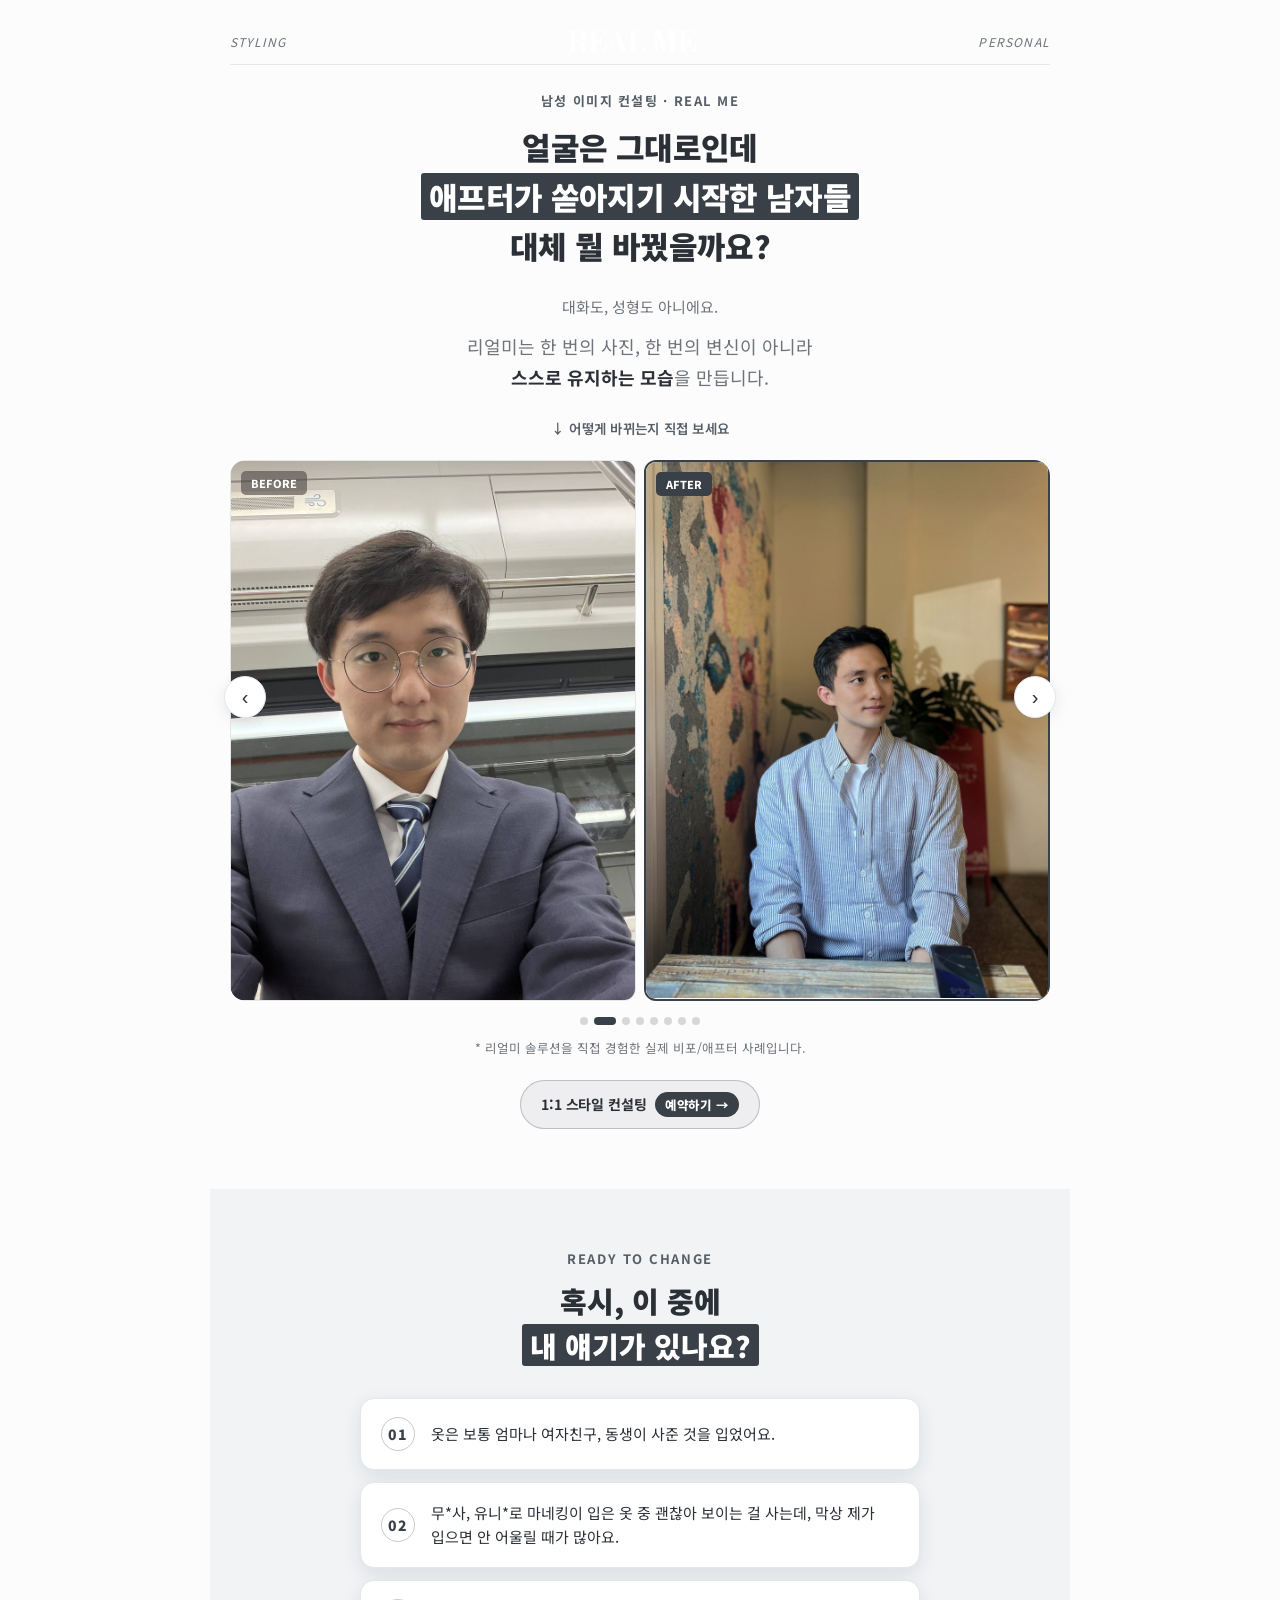
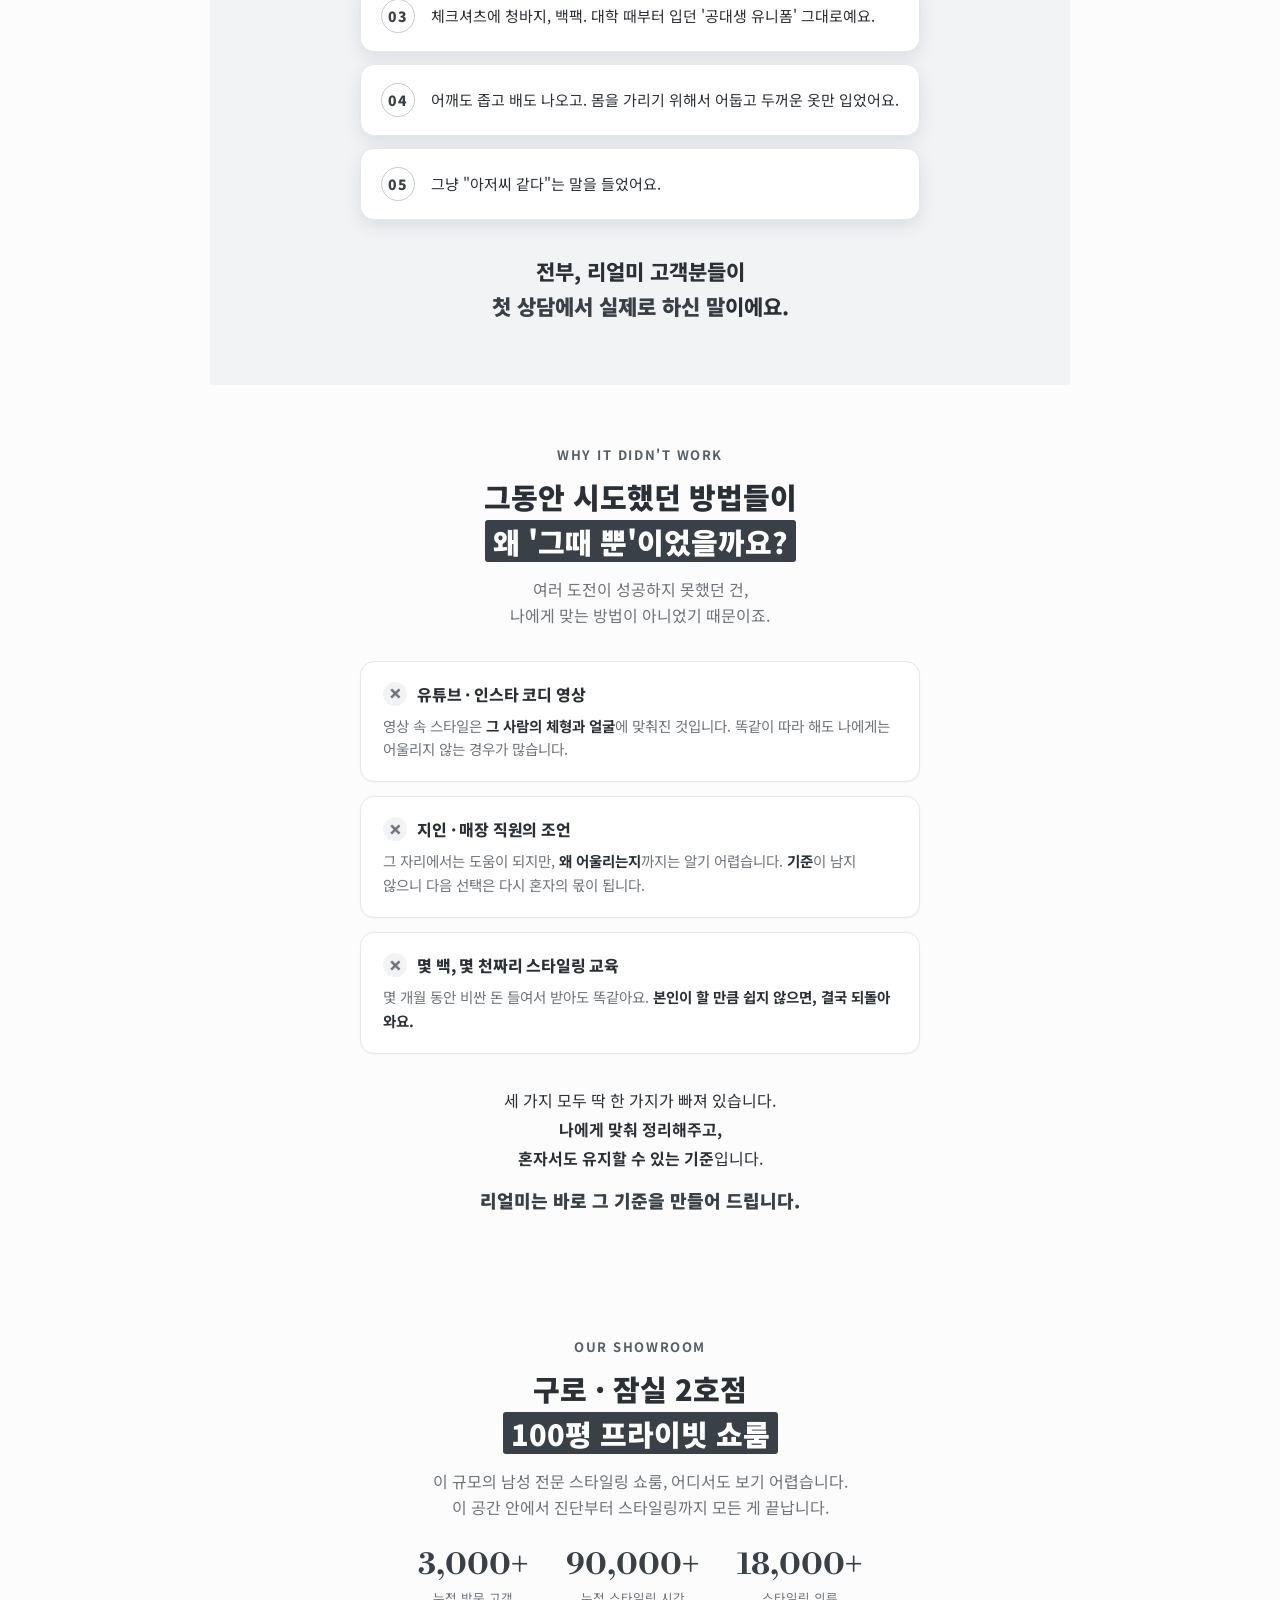
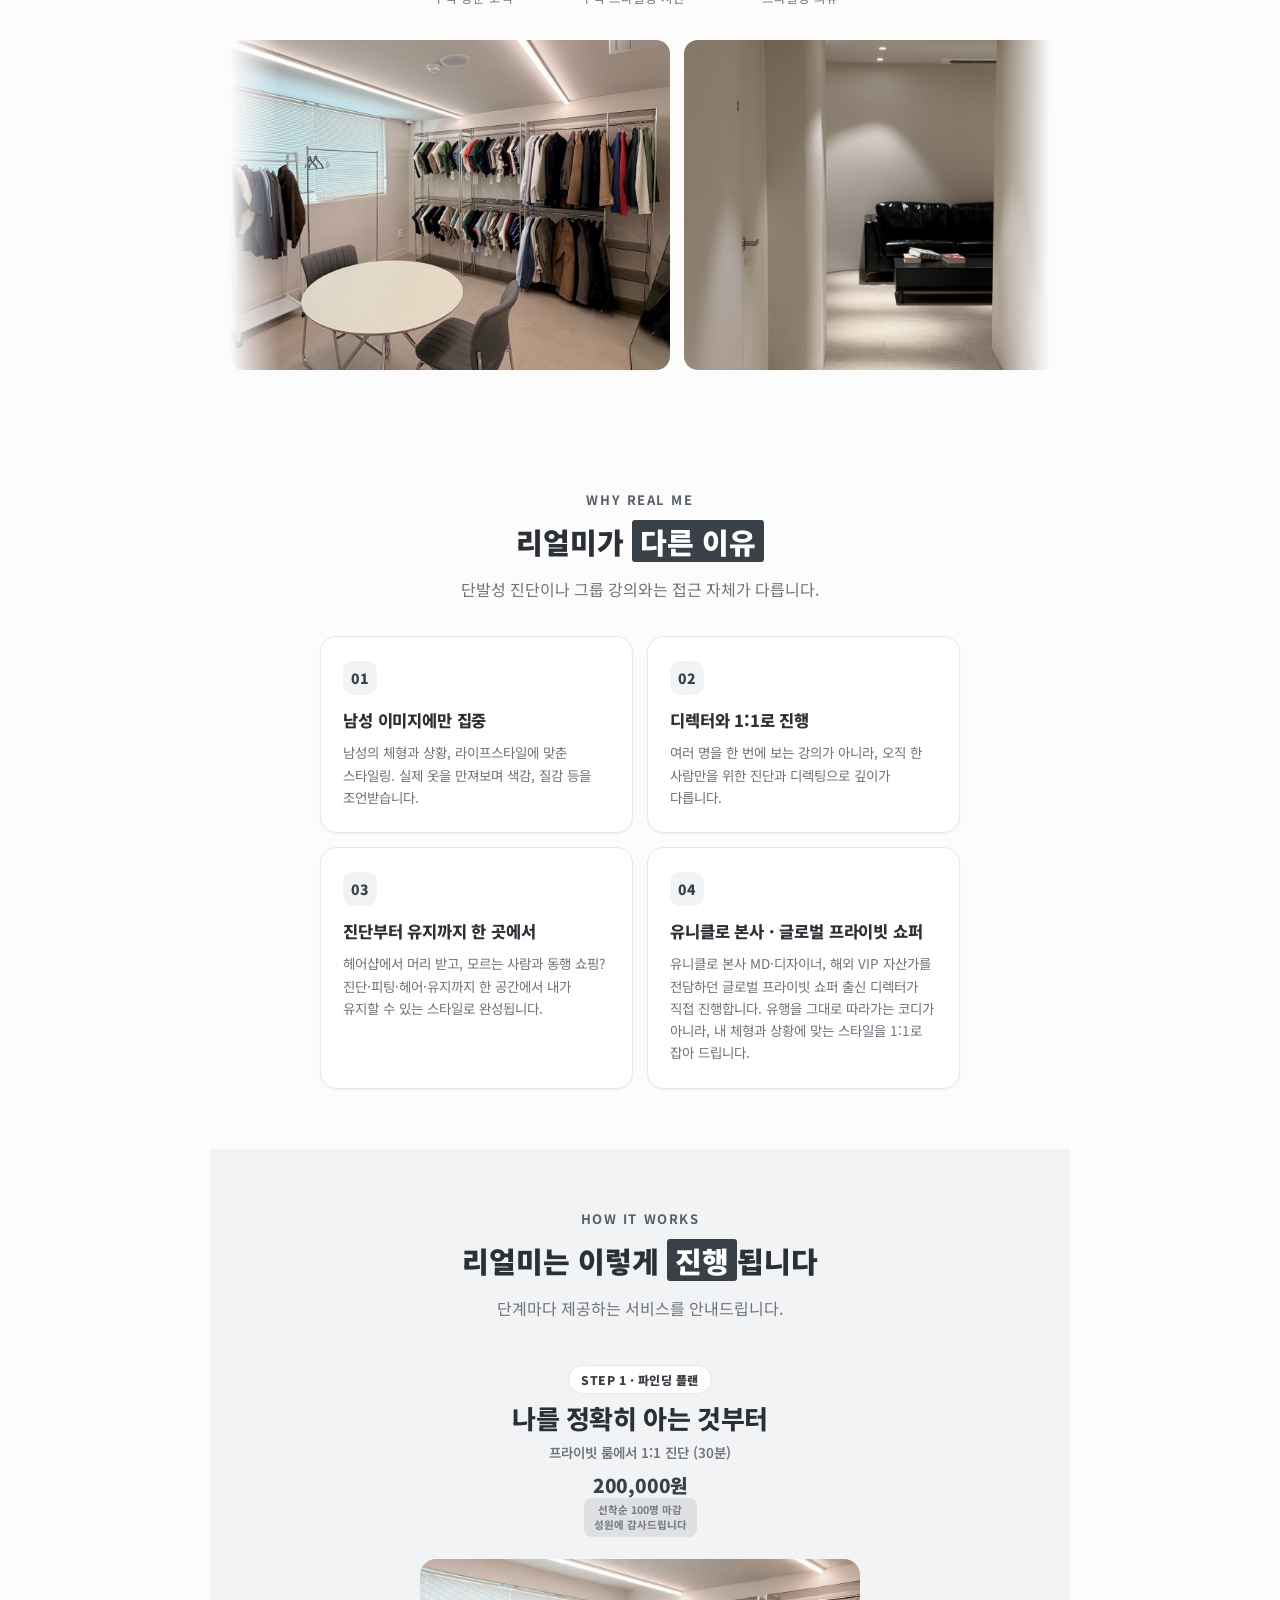
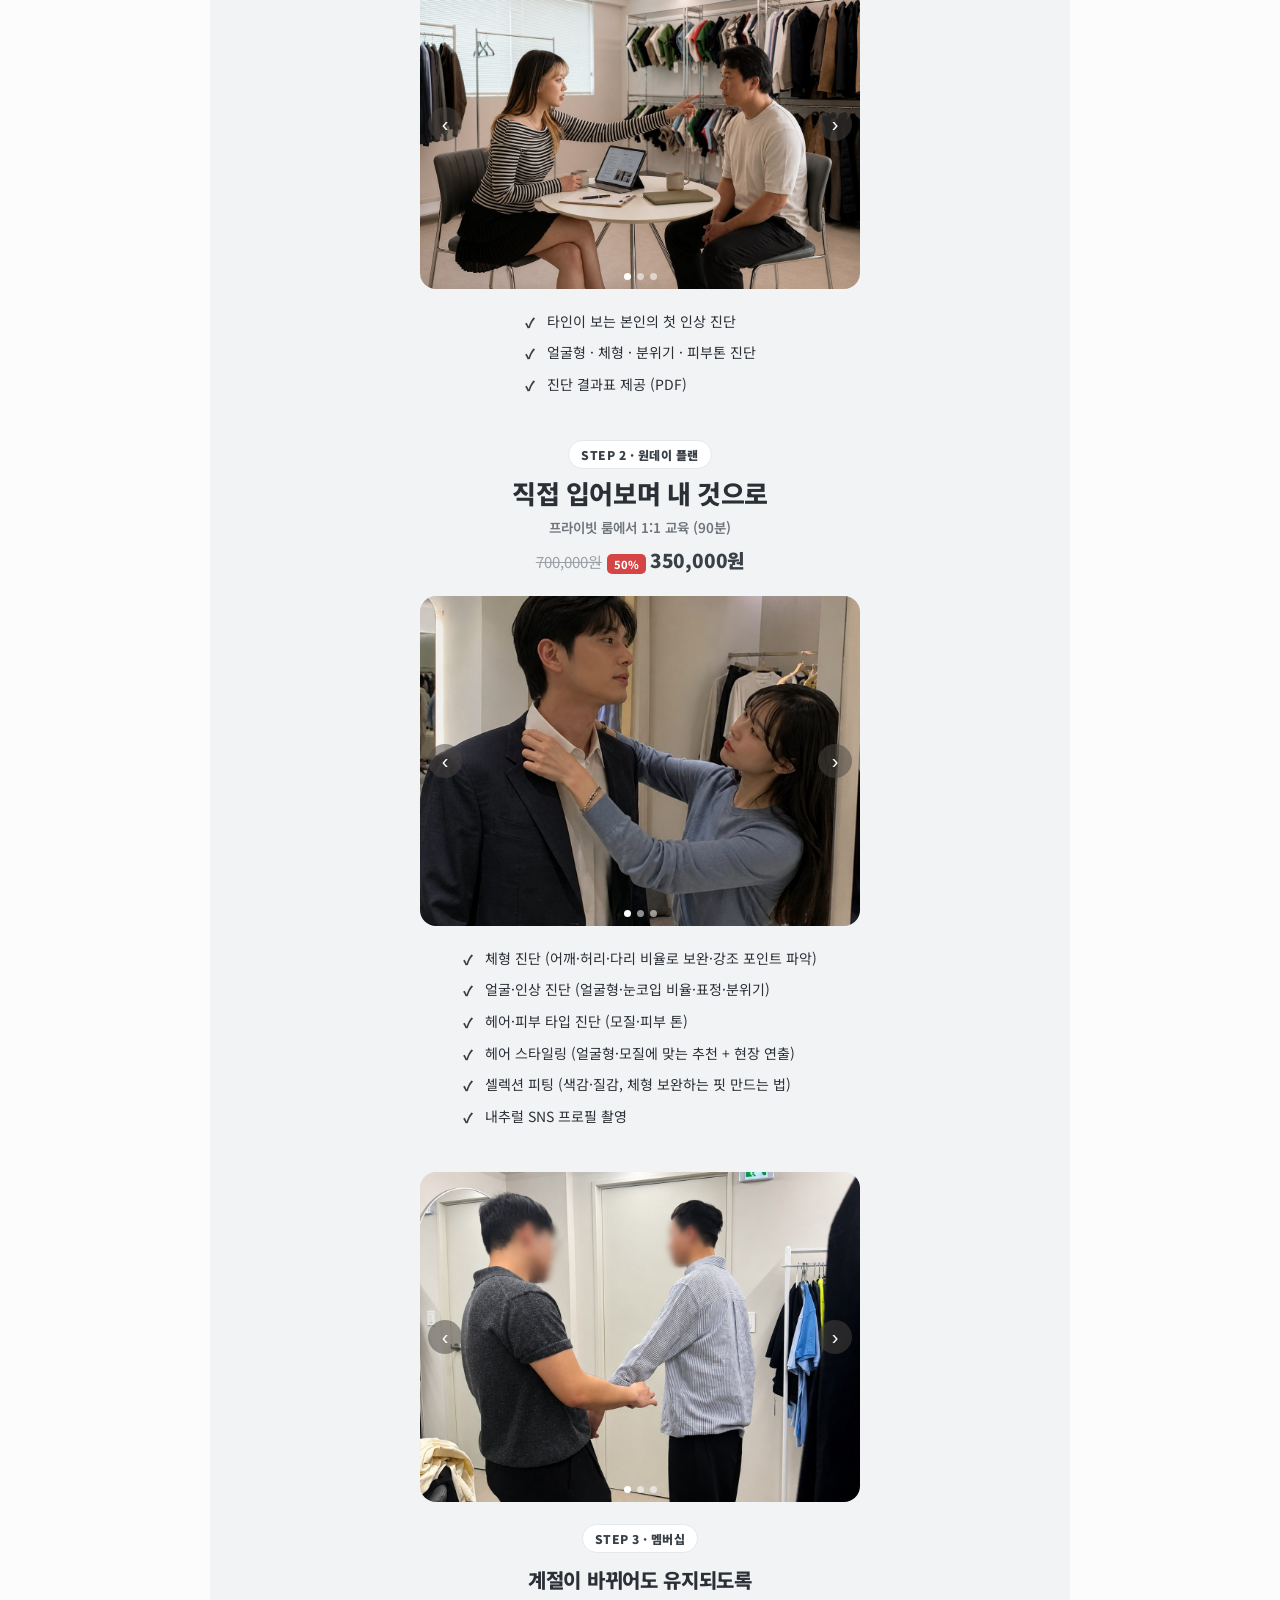
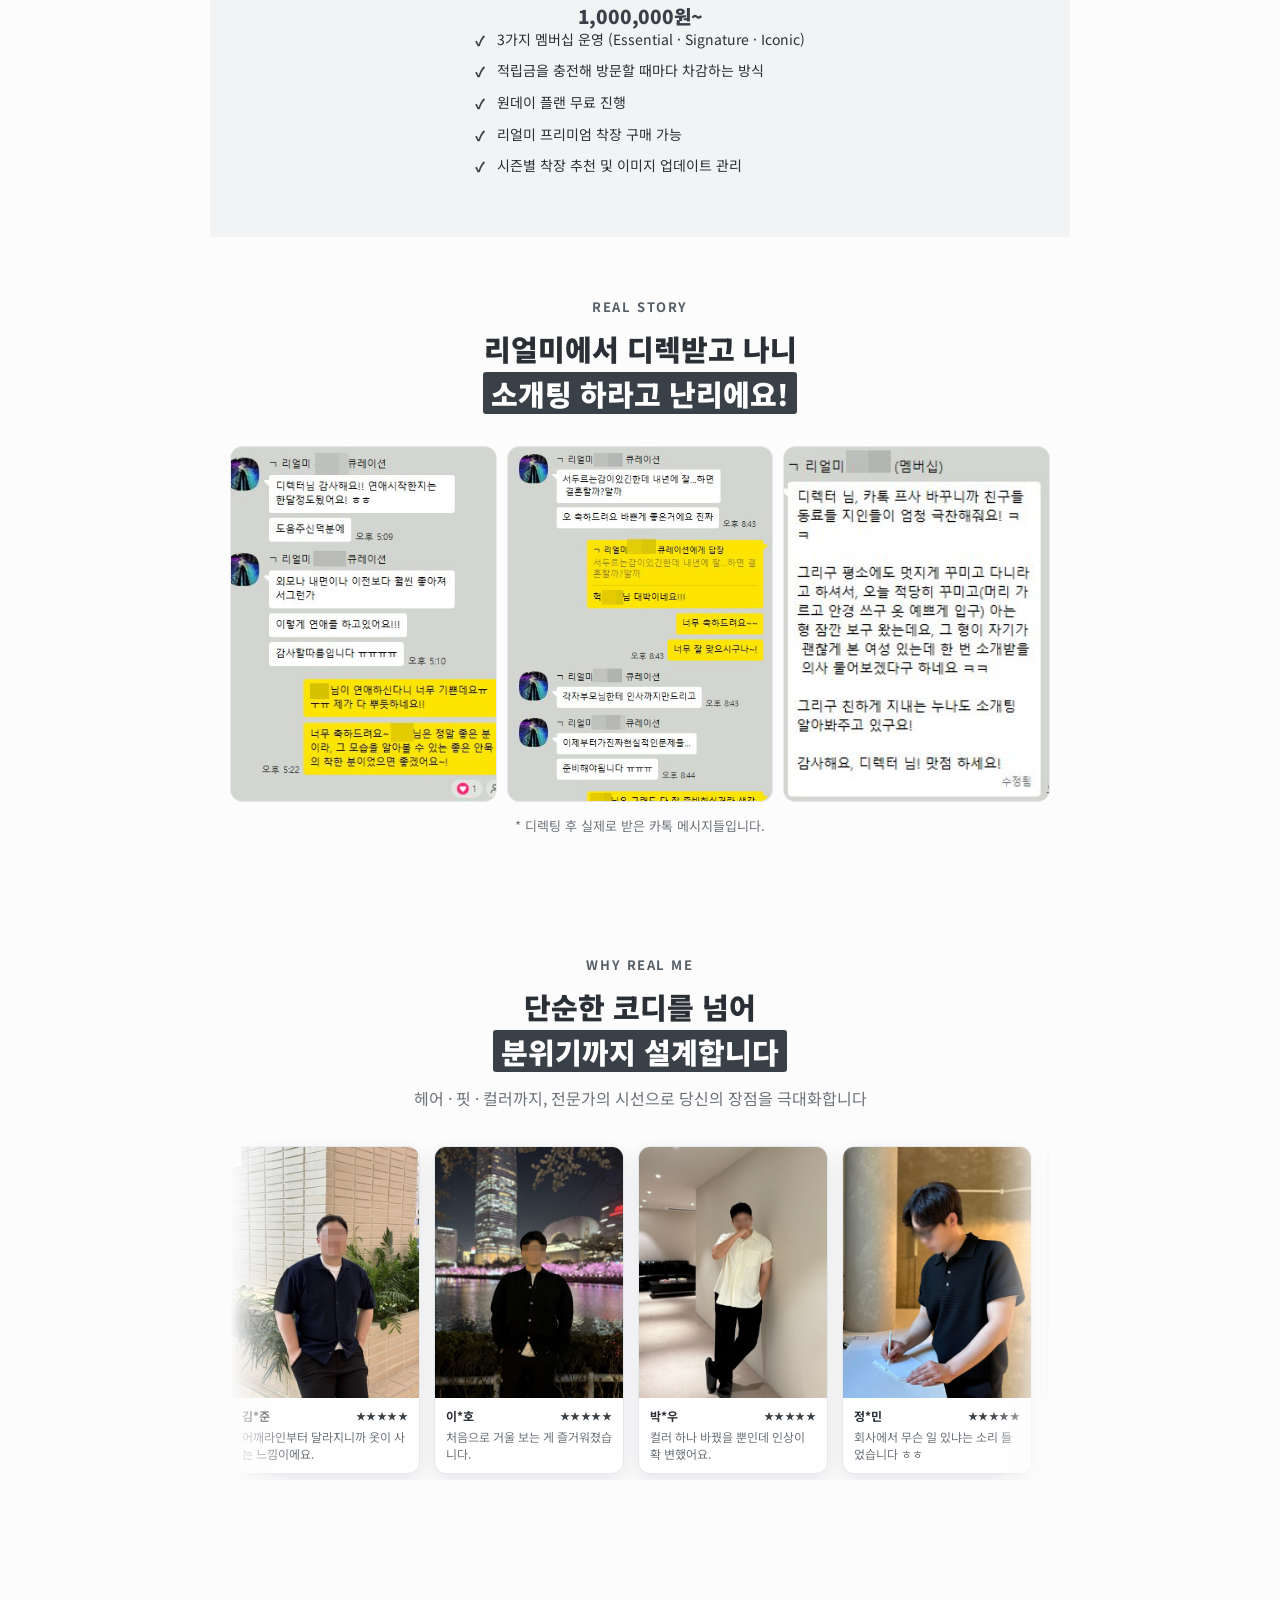
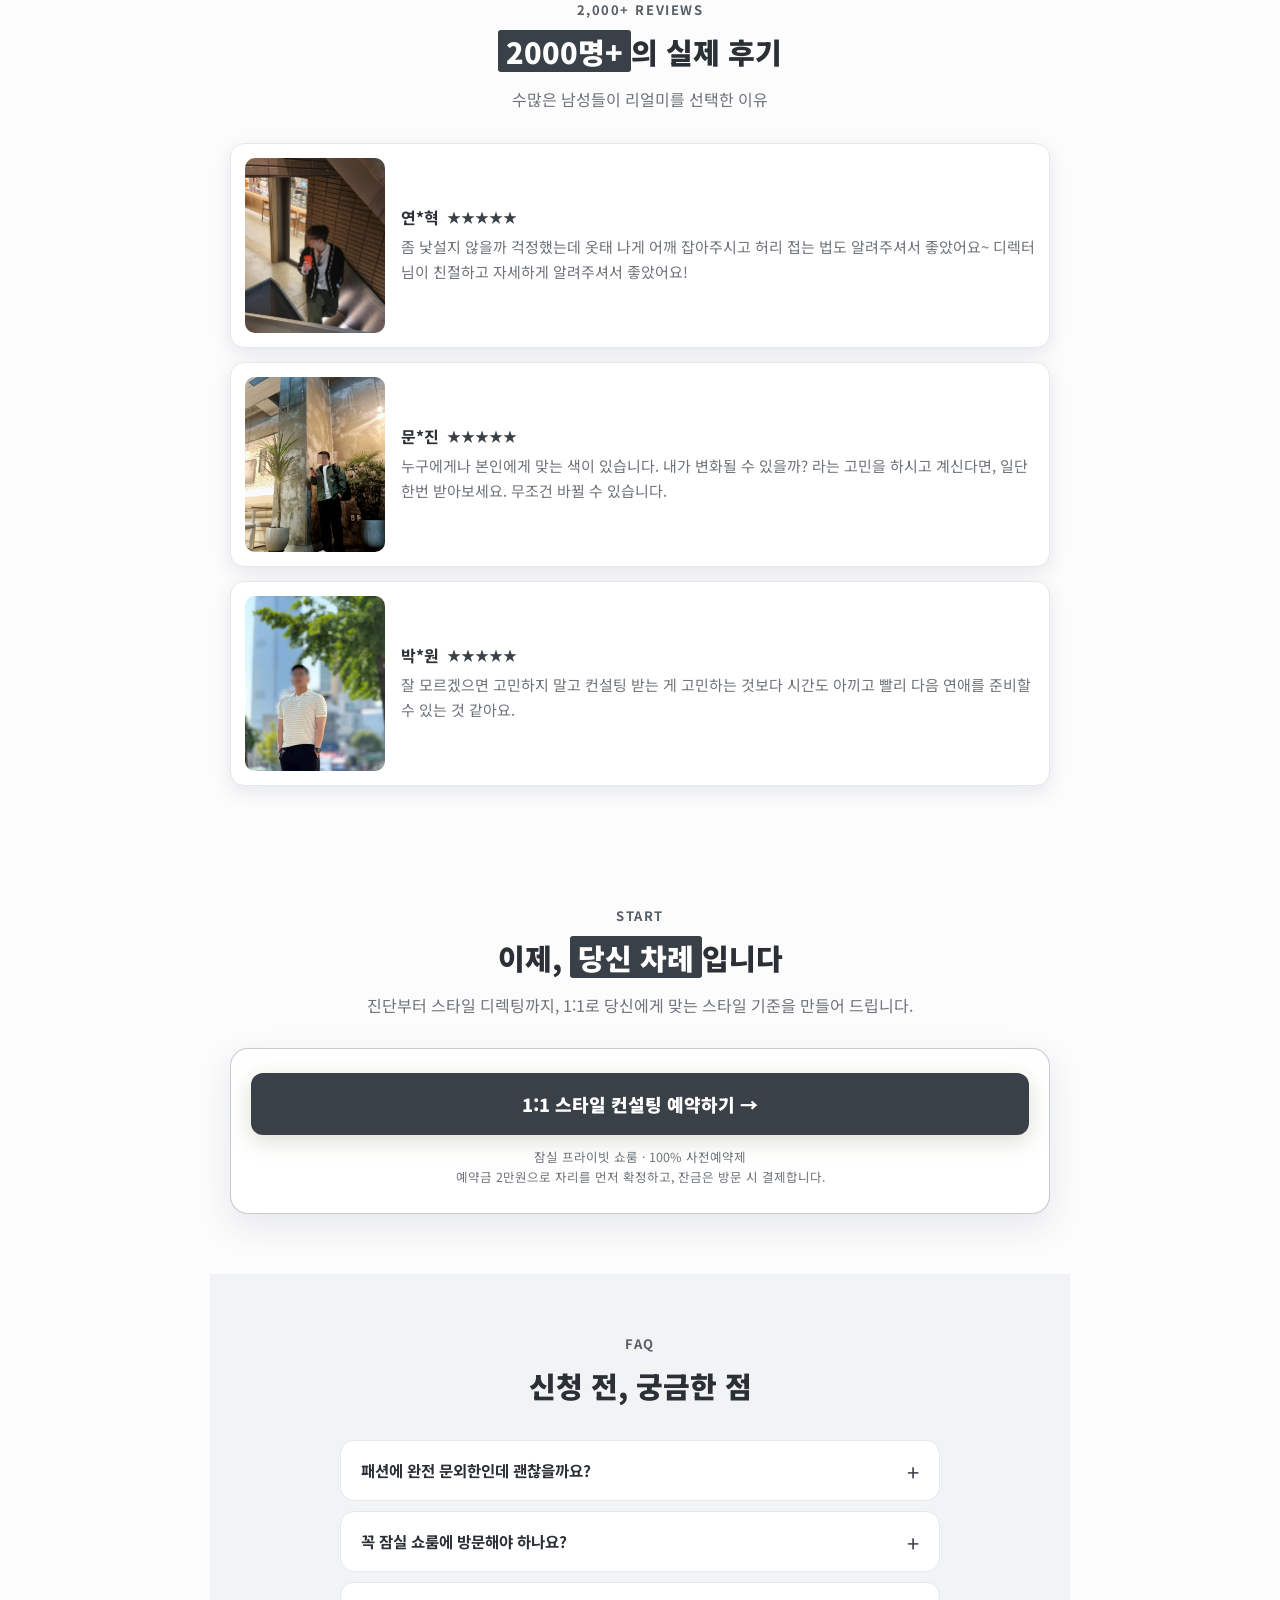
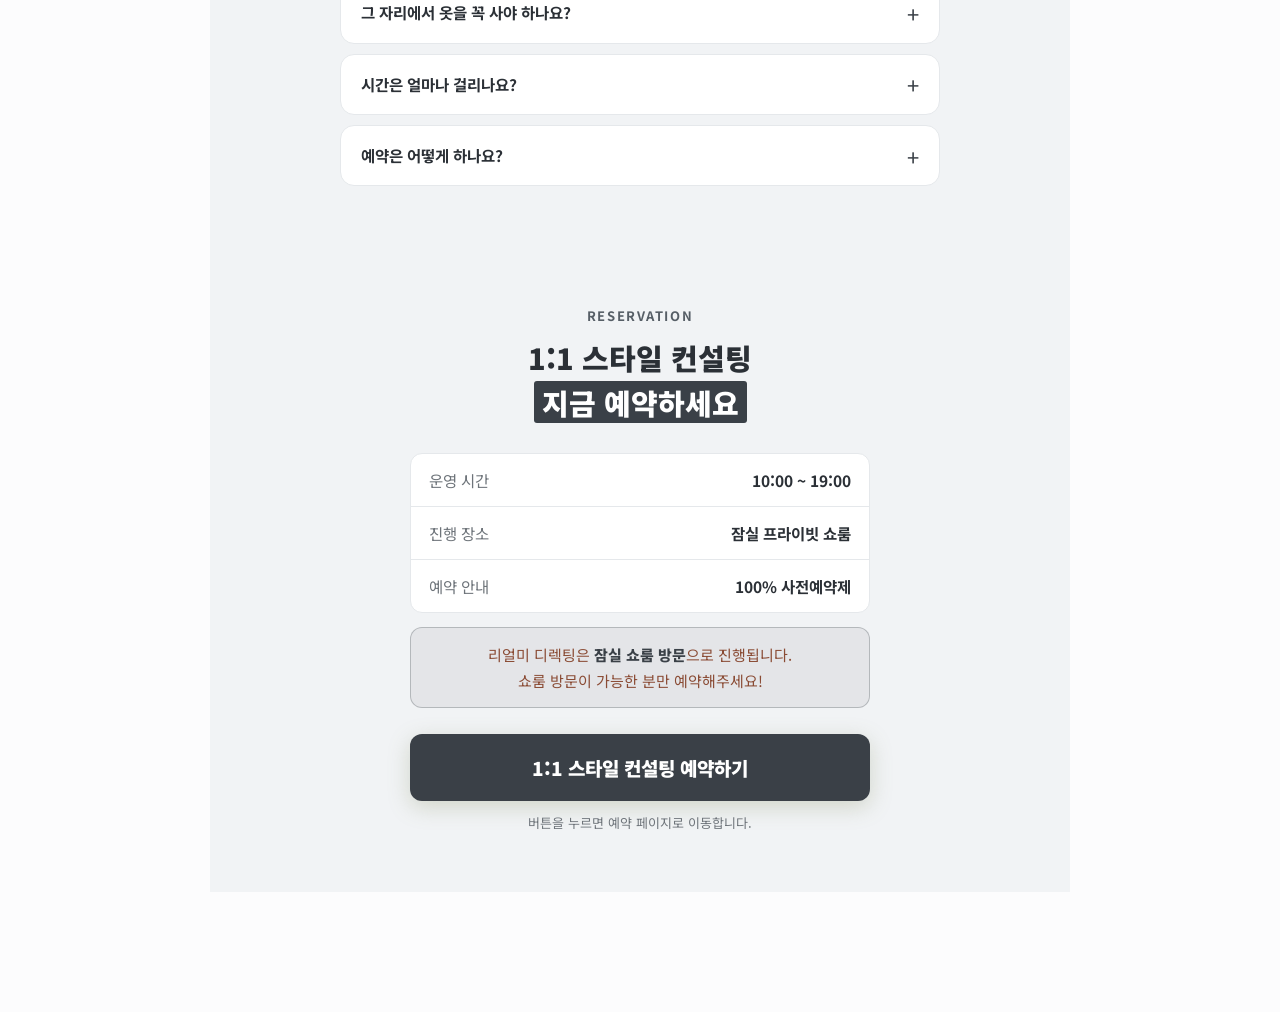
==== commit d92658a3: "파인딩 플랜 정가 150,000원 → 200,000원 (결제페이지 파인딩 잔금 180,000원), 선착순 마감 뱃지 유지 (2026-10-28 사용자 지시)" ====
--- a/index.html
+++ b/index.html
@@ -246,7 +246,7 @@
         <span class="svc-step">STEP 1 · 파인딩 플랜</span>
         <h3 class="svc-title">나를 정확히 아는 것부터</h3>
         <p class="svc-room">프라이빗 룸에서 1:1 진단 (30분)</p>
-        <p class="svc-price"><b>150,000원</b><br><span style="display:inline-block;font-size:10.5px;font-weight:800;padding:4px 10px;background:rgba(127,127,127,.18);color:inherit;opacity:.9;white-space:normal;text-align:center;line-height:1.45;border-radius:8px;">선착순 100명 마감<br>성원에 감사드립니다</span></p>
+        <p class="svc-price"><b>200,000원</b><br><span style="display:inline-block;font-size:10.5px;font-weight:800;padding:4px 10px;background:rgba(127,127,127,.18);color:inherit;opacity:.9;white-space:normal;text-align:center;line-height:1.45;border-radius:8px;">선착순 100명 마감<br>성원에 감사드립니다</span></p>
       </div>
       <div class="svc-media">
         <div class="svc-carousel">
